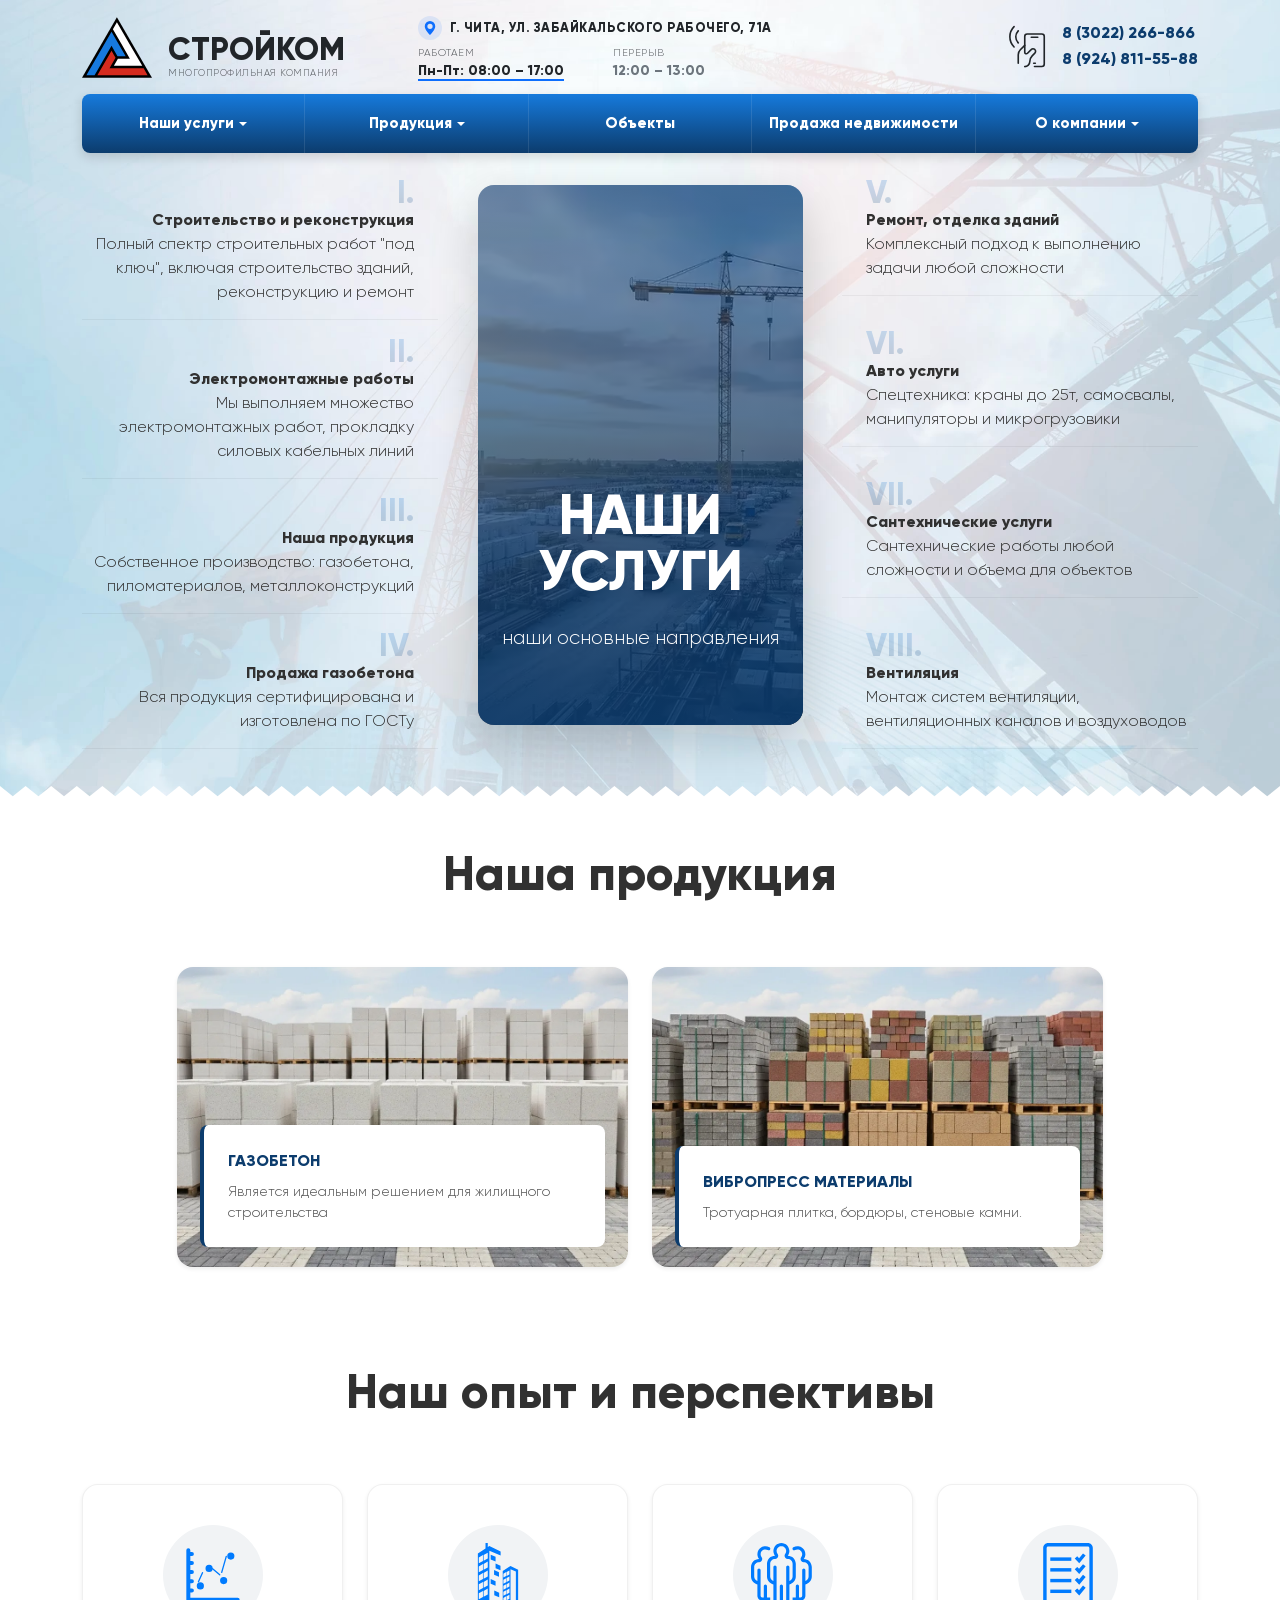
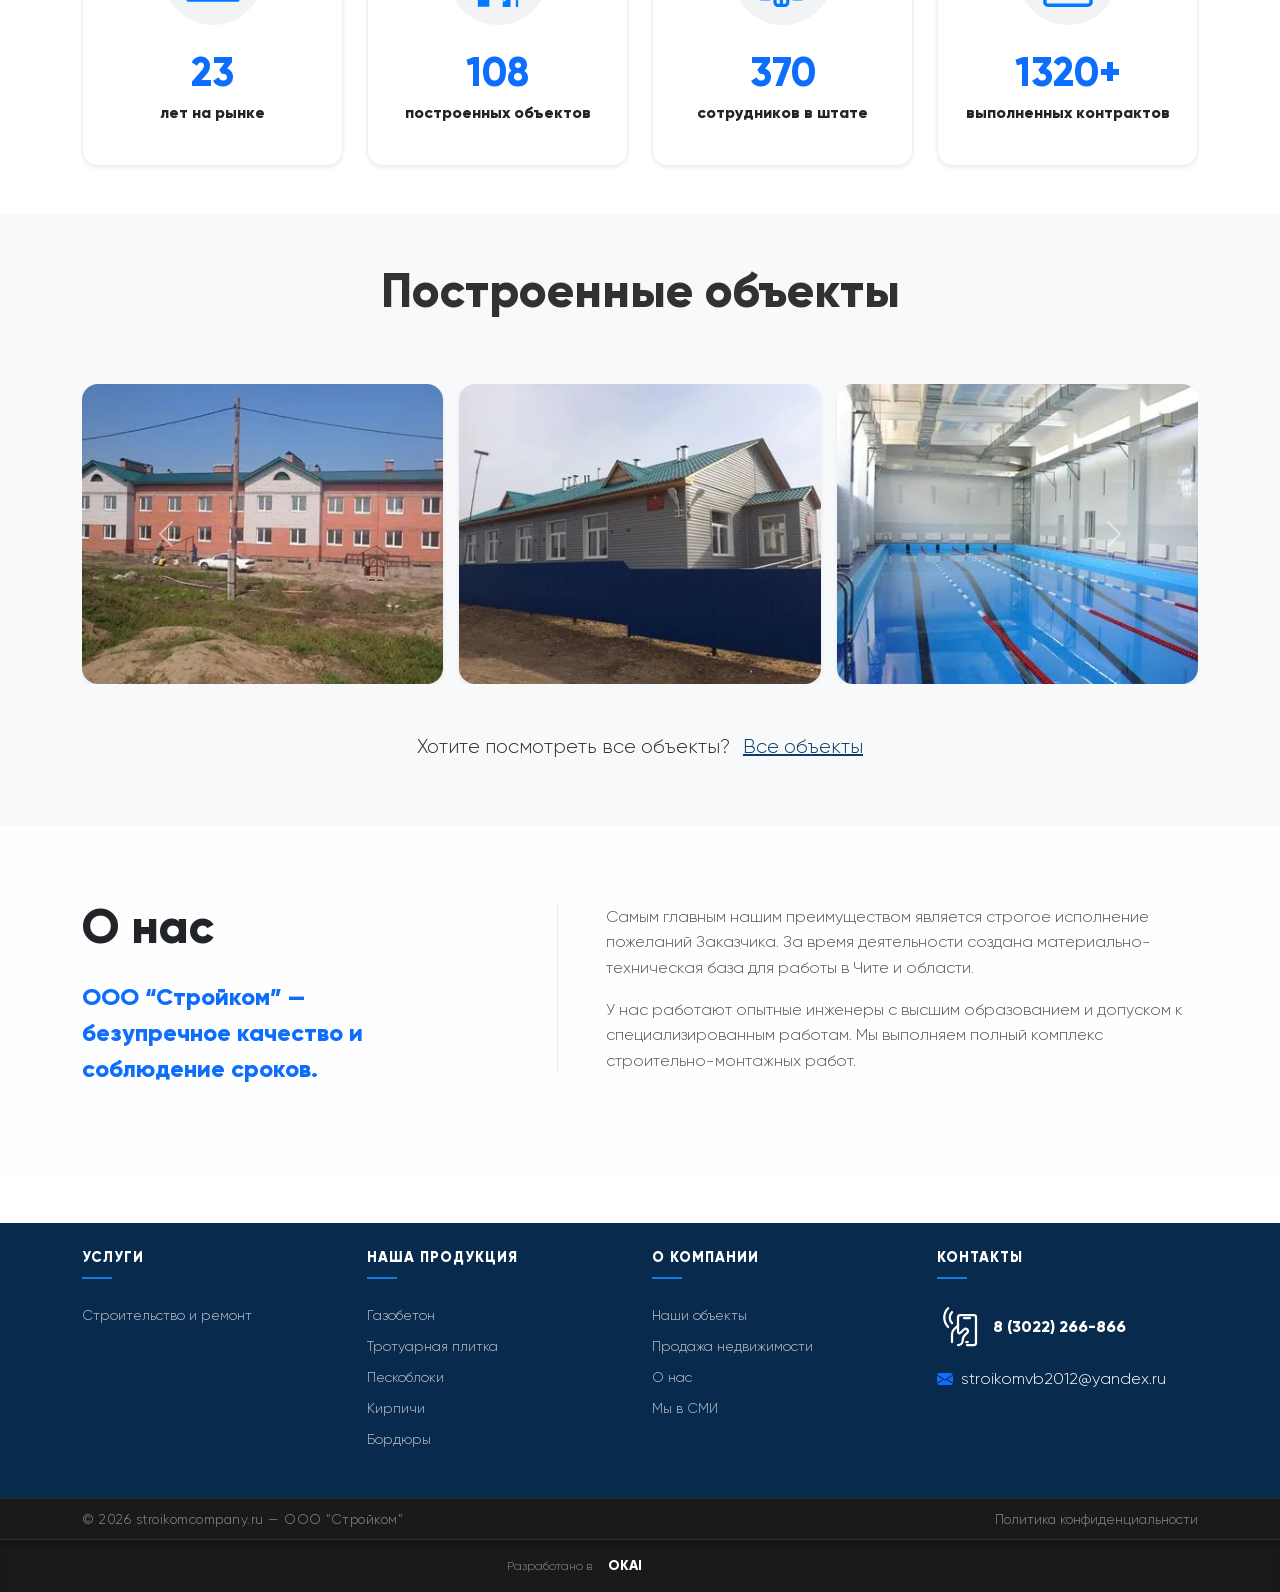
==== index.html @ 6482825f "Первая загрузка" ====
<!DOCTYPE html>
<html lang="ru">

<head>
    <meta charset="utf-8"> 
    <meta name="viewport" content="width=device-width, initial-scale=1">
    <meta http-equiv="x-ua-compatible" content="ie=edge">
    <title>Строительство под ключ в Чите и Забайкальском крае | Производство газобетона, аренда спецтехники</title>
    <meta name="Keywords" content="строительство под ключ Чита, реконструкция зданий, производство газобетона, аренда спецтехники, электромонтаж, ремонт и отделка, ООО Стройком, Забайкальский край">
    <meta name="description" content="ООО Стройком — строительство и реконструкция под ключ в Чите. Производство газобетона, тротуарной плитки. Услуги: электромонтаж, отделка, сантехника, вентиляция, аренда спецтехники. Более 20 лет на рынке.">
    <link rel="icon" href="https://stroikomcompany.ru/favicon.svg" type="image/svg+xml">
    <link rel="alternate icon" href="favicon.ico" type="image/x-icon">
</head>
<link rel="preload" href="img/images/main_bg_top.avif" as="image" type="image/jpeg" fetchpriority="high">
<link rel="preload" href="css/allStyle.css" as="style">
<link rel="preload" href="css/Gilroy-ExtraBold.woff2" as="font" type="font/woff" crossorigin>
<link rel="preload" href="css/Gilroy-Light.woff2" as="font" type="font/woff" crossorigin>

<style>
/* 2. Объявляем шрифты */
@font-face {
    font-family: 'Gilroy';
    src: url('css/Gilroy-ExtraBold.woff2') format('woff2');
    font-weight: 800;
    font-style: normal; 
    font-display: swap;
}

@font-face {
    font-family: 'Gilroy';
    src: url('css/Gilroy-Light.woff2') format('woff2');
    font-weight: 300;
    font-style: normal; 
    font-display: swap;
}

/* Показать текст сразу */
body {
    font-family: 'Gilroy', sans-serif;
}
</style>

<link rel="stylesheet" type="text/css" href="css/allStyle.css">
<script src="js/bootstrap.bundle.min.js" defer></script>

<body>
    <div class="main-bg">
        <header>
    <div class="container">
        <div class="row py-3 align-items-center">

            <div class="col-auto">
                <a href="index.html" class="d-flex align-items-center text-decoration-none">
                    <svg xmlns="http://www.w3.org/2000/svg" viewBox="0 0 35.1 30.4" width="70" height="61">
                        <path fill="#000" d="M0 30.4L17.5 0l17.6 30.4H0z" />
                        <path fill="#FFF" d="M15.5 6l2-3.5 6.3 10.9 6.4 10.9h-12.7l-1.5 0 2-3.5h6l-4.2-7.4z" />
                        <path fill="#D52B1E" d="M30.9 25.6l2 3.5H20.3H7.7l6.3-10.9.8-1.4 2 3.5-3 5.3h8.6z" />
                        <path fill="#1679DE" d="M6.3 29.1H2.2l6.3-10.9L14.8 7.3l6.3 10.9.8 1.4h-4.1l-3-5.3-4.3 7.5z" />
                    </svg>

                    <div class="ms-3 d-flex flex-column justify-content-center pt-3" style="line-height: 1.1;">
                        <span class="fw-bold text-dark"
                            style="font-size: 2rem; letter-spacing: 0px; text-transform: uppercase;">СТРОЙКОМ</span>
                        <span class="text-muted text-uppercase"
                            style="font-size: 0.6rem; letter-spacing: 0.5px; font-weight: 300; white-space: nowrap;">многопрофильная
                            компания</span>
                    </div>
                </a>
            </div>

            <div class="col d-none d-xl-block">
                <div class="ps-5 border-start border-light border-opacity-10">
                    <div class="d-flex align-items-center gap-2 mb-2 header-info-item transition-all">
                        <div class="p-1 bg-primary bg-opacity-10 rounded-circle d-flex align-items-center justify-content-center text-primary"
                            style="width: 24px; height: 24px;">
                            <svg xmlns="http://www.w3.org/2000/svg" width="14" height="14" fill="currentColor"
                                viewBox="0 0 16 16">
                                <path
                                    d="M8 16s6-5.686 6-10A6 6 0 0 0 2 6c0 4.314 6 10 6 10zm0-7a3 3 0 1 1 0-6 3 3 0 0 1 0 6z" />
                            </svg>
                        </div>
                        <span class="text-dark small fw-bold text-uppercase"
                            style="letter-spacing: 0.5px; font-size: 0.8rem;">
                            г. Чита, ул. Забайкальского Рабочего, 71а
                        </span>
                    </div>

                    <div class="d-flex align-items-center gap-4 header-info-item">
                        <div class="d-flex align-items-center">
                            <div class="lh-1">
                                <small class="text-muted d-block mb-1"
                                    style="font-size: 0.65rem; text-transform: uppercase; letter-spacing: 0.5px;">Работаем</small>
                                <span class="small fw-bold text-dark border-bottom border-primary border-2">Пн-Пт:
                                    08:00 – 17:00</span>
                            </div>
                        </div>

                        <div class="d-flex align-items-center border-start border-light border-opacity-25 ps-4">
                            <div class="lh-1">
                                <small class="text-muted d-block mb-1"
                                    style="font-size: 0.65rem; text-transform: uppercase; letter-spacing: 0.5px;">Перерыв</small>
                                <span class="small fw-semibold text-secondary text-nowrap">12:00 – 13:00</span>
                            </div>
                        </div>
                    </div>
                </div>
            </div>

            <div class="col-auto ms-auto d-none d-md-block">
                <div class="d-flex align-items-center gap-2">
                    <span class="d-flex text-dark" style="width: 52px; height: 52px; vertical-align: middle;">
                        <svg viewBox="0 0 64 64" xmlns="http://www.w3.org/2000/svg" fill="none" stroke="currentColor"
                            stroke-width="2" stroke-linecap="round" stroke-linejoin="round">
                            <path d="M14.87 32a17.67 17.67 0 0 1 0-25" />
                            <path d="M20 26.87a10.41 10.41 0 0 1 0-14.71" />
                            <path d="m28 30-5.43 5.43a8.77 8.77 0 0 0-2.57 6.2V52" />
                            <path
                                d="M40 56h9a3 3 0 0 0 3-3V19a3 3 0 0 0-3-3H31a3 3 0 0 0-3 3v19.33a2 2 0 0 0 3.42 1.42l4.46-4.45a3.23 3.23 0 0 1 4.41-.24 3.12 3.12 0 0 1 .12 4.53l-3.29 3.29a9.83 9.83 0 0 0-2.88 7 6.25 6.25 0 0 1-6.24 6.2" />
                            <line x1="39" y1="52" x2="41" y2="52" />
                            <line x1="36" y1="20" x2="44" y2="20" />
                        </svg>
                    </span>

                    <div class="d-flex flex-column">
                        <a href="tel:+73022266866" class="header-contact-link ">
                            8 (3022) 266-866
                        </a>
                        <a href="tel:+79248115588" class="header-contact-link ">
                            8 (924) 811-55-88
                        </a>
                    </div>
                </div>
            </div>

        </div>
    </div>
</header>
        <nav class="custom-navbar">
    <div class="container">
        <button class="menu-toggle" id="menuToggle" aria-label="Открыть основное меню">
            <svg viewBox="0 0 24 24" fill="none" xmlns="http://www.w3.org/2000/svg">
                <path d="M4 6H20M4 12H20M4 18H20" stroke="currentColor" stroke-width="2" stroke-linecap="round" />
            </svg>
        </button>

        <div class="menu-overlay" id="menuOverlay"></div>

        <div class="menu-drawer" id="menuDrawer">
            <div class="drawer-header">
                <span class="drawer-title">Навигация</span>
                <button class="close-btn" id="closeMenu">&times;</button>
            </div>

            <ul class="nav-list">
                <li class="nav-item has-dropdown">
                    <button class="nav-link dropdown-trigger">Наши услуги</button>
                    <ul class="dropdown-content">
                        <li><a href="construction_repair">Строительство и ремонт</a></li>
                        <li><a href="design">Проектирование</a></li>
                        <li><a href="engineering_surveys">Инженерные изыскания</a></li>
                        <li><a href="dump_truck_rental">Аренда самосвалов</a></li>
                    </ul>
                </li>

                <li class="nav-item has-dropdown">
                    <button class="nav-link dropdown-trigger">Продукция</button>
                    <ul class="dropdown-content">
                        <li><a href="product#aerated-concrete">Газобетон</a></li>
                        <li><a href="product#paving-slabs">Тротуарная плитка</a></li>
                        <li><a href="product#sand-blocks">Пескоблоки</a></li>
                        <li><a href="product#bricks">Кирпичи</a></li>
                        <li><a href="product#curbs">Бордюры</a></li>
                    </ul>
                </li>

                <li class="nav-item">
                    <a class="nav-link" href="objects">Объекты</a>
                </li>

                <li class="nav-item">
                    <a class="nav-link" href="realty">Продажа недвижимости</a>
                </li>

                <li class="nav-item has-dropdown">
                    <button class="nav-link dropdown-trigger">О компании</button>
                    <ul class="dropdown-content">
                        <li><a href="about">О компании</a></li>
                        <li><a href="medias">Мы в СМИ</a></li>
                    </ul>
                </li>
            </ul>
        </div>
    </div>
</nav>


<script>
    document.addEventListener('DOMContentLoaded', () => {
        const toggle = document.getElementById('menuToggle');
        const drawer = document.getElementById('menuDrawer');
        const overlay = document.getElementById('menuOverlay');
        const close = document.getElementById('closeMenu');

        // Функции открытия/закрытия
        const openMenu = () => {
            drawer.classList.add('active');
            overlay.classList.add('active');
            document.body.style.overflow = 'hidden';
        };

        const closeMenu = () => {
            drawer.classList.remove('active');
            overlay.classList.remove('active');
            document.body.style.overflow = '';
        };

        // Слушатели событий
        toggle?.addEventListener('click', openMenu);
        close?.addEventListener('click', closeMenu);
        overlay?.addEventListener('click', closeMenu);

        // Аккордеон для мобильных выпадающих списков
        document.querySelectorAll('.dropdown-trigger').forEach(btn => {
            btn.addEventListener('click', (e) => {
                if (window.innerWidth < 992) {
                    const parent = btn.parentElement;
                    parent.classList.toggle('open');
                }
            });
        });
    });
</script>
        <section class="container-fluid py-2">
            <div class="container">
                <div class="row g-4 align-items-stretch">

                    <div class="col-12 col-md-6 col-xl-4 d-flex flex-column justify-content-between text-xl-end">
                        <div class="service-card pe-xl-4">
                            <div class="service-num">I.</div>
                            <div class="fw-bold">Строительство и реконструкция</div>
                            <div class="service-desc">Полный спектр строительных работ "под ключ", включая строительство зданий, реконструкцию и ремонт</div>
                        </div>

                        <div class="service-card pe-xl-4">
                            <div class="service-num">II.</div>
                            <div class="fw-bold">Электромонтажные работы</div>
                            <div class="service-desc">Мы выполняем множество электромонтажных работ,
                                прокладку силовых кабельных линий</div>
                        </div>

                        <div class="service-card pe-xl-4">
                            <div class="service-num">III.</div>
                            <div class="fw-bold">Наша продукция</div>
                            <div class=" service-desc">Собственное производство: газобетона, пиломатериалов,
                                металлоконструкций</div>
                        </div>

                        <div class="service-card pe-xl-4">
                            <div class="service-num">IV.</div>
                            <div class="fw-bold">Продажа газобетона</div>
                            <div class=" service-desc">Вся продукция сертифицирована и изготовлена по ГОСТу
                            </div>
                        </div>
                    </div>

                    <div class="col-xl-4 d-none d-xl-flex p-4">
                        <div
                            class="main_advantages_bg shadow-lg rounded-4 overflow-hidden w-90 d-flex flex-column justify-content-end position-relative pb-5 mx-auto">
                            <div class="p-4 position-relative text-center" style="z-index: 2;">
                                <h2 class="display-4 fw-bold text-white text-uppercase lh-1">Наши<br>услуги</h2>
                                <div class="bg-white mx-auto my-4"></div>
                                <p class="fs-5 text-white opacity-65 mb-0 fw-light">наши основные направления</p>
                            </div>
                        </div>
                    </div>

                    <div class="col-12 col-md-6 col-xl-4 d-flex flex-column justify-content-between text-xl-start">
                        <div class="service-card ps-xl-4">
                            <div class="service-num">V.</div>
                            <div class="fw-bold">Ремонт, отделка зданий</div>
                            <div class=" service-desc">Комплексный подход к выполнению задачи любой сложности
                            </div>
                        </div>

                        <div class="service-card ps-xl-4">
                            <div class="service-num">VI.</div>
                            <div class="fw-bold">Авто услуги</div>
                            <div class="service-desc">Спецтехника: краны до 25т, самосвалы, манипуляторы и
                                микрогрузовики</div>
                        </div>

                        <div class="service-card ps-xl-4">
                            <div class="service-num">VII.</div>
                            <div class="fw-bold">Сантехнические услуги</div>
                            <div class="service-desc">Сантехнические работы любой сложности и объема для
                                объектов</div>
                        </div>

                        <div class="service-card ps-xl-4">
                            <div class="service-num">VIII.</div>
                            <div class="fw-bold">Вентиляция</div>
                            <div class=" service-desc">Монтаж систем вентиляции, вентиляционных каналов и
                                воздуховодов</div>
                        </div>
                    </div>

                </div>
            </div>
        </section>
        <div class="wave-divider">
    <svg viewBox="0 0 1200 35" preserveAspectRatio="none" xmlns="http://www.w3.org/2000/svg">
        <path
            d="M0,0 L12,30 L24,0 L36,30 L48,0 L60,30 L72,0 L84,30 L96,0 L108,30 L120,0 L132,30 L144,0 L156,30 L168,0 L180,30 L192,0 L204,30 L216,0 L228,30 L240,0 L252,30 L264,0 L276,30 L288,0 L300,30 L312,0 L324,30 L336,0 L348,30 L360,0 L372,30 L384,0 L396,30 L408,0 L420,30 L432,0 L444,30 L456,0 L468,30 L480,0 L492,30 L504,0 L516,30 L528,0 L540,30 L552,0 L564,30 L576,0 L588,30 L600,0 L612,30 L624,0 L636,30 L648,0 L660,30 L672,0 L684,30 L696,0 L708,30 L720,0 L732,30 L744,0 L756,30 L768,0 L780,30 L792,0 L804,30 L816,0 L828,30 L840,0 L852,30 L864,0 L876,30 L888,0 L900,30 L912,0 L924,30 L936,0 L948,30 L960,0 L972,30 L984,0 L996,30 L1008,0 L1020,30 L1032,0 L1044,30 L1056,0 L1068,30 L1080,0 L1092,30 L1104,0 L1116,30 L1128,0 L1140,30 L1152,0 L1164,30 L1176,0 L1188,30 L1200,0 V120 H0 Z"
            fill="#FFFFFF"></path>
    </svg>
</div>
    </div>





    <main>

        <section class="container-fluid py-5">
            <div class="container">
                <div class="row mb-5">
                    <div class="col-12 text-center">
                        <h2 class="display-5 fw-bold">Наша продукция</h2>
                        <div class="bg-primary mx-auto mt-3"></div>
                    </div>
                </div>

                <div class="row g-4 justify-content-center">
                    <div class="col-sm-12 col-md-6 col-xl-5">
                        <a href="product#aerated-concrete" class="text-decoration-none d-block h-100">
                            <div class="product-card rounded-4 shadow-sm overflow-hidden"
                                style="background: url('img/mainProduct/1.webp') center/cover no-repeat; min-height: 300px; display: flex; align-items: flex-end;">
                                <div class="product-overlay p-4">
                                    <div class="product-title text-uppercase mb-2">Газобетон</div>
                                    <p class="mb-0">Является идеальным решением для жилищного строительства</p>
                                </div>
                            </div>
                        </a>
                    </div>

                    <div class="col-sm-12 col-md-6 col-xl-5">
                        <a href="product#vibro-materials" class="text-decoration-none d-block h-100">
                            <div class="product-card rounded-4 shadow-sm overflow-hidden"
                                style="background: url('img/mainProduct/2.webp') center/cover no-repeat; min-height: 300px; display: flex; align-items: flex-end;">
                                <div class="product-overlay p-4">
                                    <div class="product-title text-uppercase mb-2">Вибропресс материалы</div>
                                    <p class="mb-0">Тротуарная плитка, бордюры, стеновые камни.</p>
                                </div>
                            </div>
                        </a>
                    </div>
                </div>

            </div>
        </section>

        <section class="container-fluid py-5">
            <div class="container">
                <div class="row mb-5">
                    <div class="col-12 text-center">
                        <h2 class="display-5 fw-bold">Наш опыт и перспективы</h2>
                        <div class="mx-auto mt-3"></div>
                    </div>
                </div>

                <div class="row g-4">
                    <div class="col-md-6 col-lg-3">
                        <div
                            class="experience-card h-100 p-4 shadow-sm rounded-4 border-0 d-flex flex-column align-items-center text-center">
                            <div class="experience-icon-wrap mb-4 d-flex align-items-center justify-content-center rounded-circle "
                                style="width: 100px; height: 100px; min-width: 100px;">
                                <svg width="64" height="64" viewBox="0 0 192 192" xmlns="http://www.w3.org/2000/svg">
                                    <g fill="currentColor">
                                        <path
                                            d="M16 164V22a6 6 0 0 1 12 0v142h142a6 6 0 0 1 0 12H22a6 6 0 0 1-6-6zM22 136.576h10.702a6 6 0 0 1 0 12H22a6 6 0 0 1 0-12zM22 108.712h10.702a6 6 0 0 1 0 12H22a6 6 0 0 1 0-12zM21.995 26.934h10.702a6 6 0 0 1 0 12H21.995a6 6 0 0 1 0-12zM21.995 54.254h10.702a6 6 0 0 1 0 12H21.995a6 6 0 0 1 0-12zM21.995 81.356h10.702a6 6 0 0 1 0 12H21.995a6 6 0 0 1 0-12z" />
                                        <path
                                            d="M58.06 139.477a10.782 10.782 0 1 0 0-21.564 10.782 10.782 0 0 0 0 21.564zM84.278 87.14a10.782 10.782 0 1 0 0-21.564 10.782 10.782 0 0 0 0 21.564zM127.854 123.536a10.782 10.782 0 1 0 0-21.563 10.782 10.782 0 0 0 0 21.563zM149.458 50.14a10.782 10.782 0 1 0 0-21.564 10.782 10.782 0 0 0 0 21.564z" />
                                        <rect x="63.5" y="86.5" width="4" height="34" transform="rotate(24 63.5 86.5)"
                                            rx="2" />
                                        <rect x="94.5" y="74.5" width="32" height="4" transform="rotate(40 94.5 74.5)"
                                            rx="2" />
                                        <rect x="134.5" y="37.5" width="4" height="54" transform="rotate(16 134.5 37.5)"
                                            rx="2" />
                                    </g>
                                </svg>
                            </div>
                            <div class="experience-content">
                                <span class="d-block display-6 fw-bold text-primary mb-1">23</span>
                                <p class="fs-6 text-dark mb-0">лет на рынке</p>
                            </div>
                        </div>
                    </div>

                    <div class="col-md-6 col-lg-3">
                        <div
                            class="experience-card h-100 p-4 shadow-sm rounded-4 border-0 d-flex flex-column align-items-center text-center">
                            <div class="experience-icon-wrap mb-4 d-flex align-items-center justify-content-center rounded-circle"
                                style="width: 100px; height: 100px; min-width: 100px;">
                                <svg width="64" height="64" viewBox="0 0 58.642 58.642"
                                    xmlns="http://www.w3.org/2000/svg">
                                    <g fill="currentColor">
                                        <polygon points="27.105,12.682 22.612,10.738 22.612,15.058 27.105,16.847" />
                                        <polygon points="27.105,23.109 31.593,24.901 31.593,20.736 27.105,18.792" />
                                        <polygon points="30.21,26.743 25.721,24.797 25.721,29.117 30.21,30.907" />
                                        <polygon points="22.612,37.342 27.105,39.132 27.105,34.967 22.612,33.023" />
                                        <polygon points="25.895,47.91 30.382,49.7 30.382,45.535 25.895,43.592" />
                                        <path
                                            d="M40.791,21.027l-7.127,4.669v32.945h7.127v-34.68l4.907,2.062v32.618h2.073V26.896v-1.282v-1.171L40.791,21.027z M36.819,52.563l-2.571,1.403v-3.623l2.571-1.459V52.563z M36.819,47.001l-2.571,1.401v-3.621l2.571-1.459V47.001z M36.819,41.438 l-2.571,1.402v-3.624l2.571-1.458V41.438z M36.819,35.874l-2.571,1.402v-3.622l2.571-1.46V35.874z M36.819,30.311l-2.571,1.403 v-3.625l2.571-1.458V30.311z M39.798,51.048l-2.569,1.403v-3.623l2.569-1.459V51.048z M39.798,45.486l-2.569,1.4v-3.621 l2.569-1.46V45.486z M39.798,39.921l-2.569,1.404v-3.624l2.569-1.459V39.921z M39.798,34.358l-2.569,1.403v-3.623l2.569-1.458 V34.358z M39.798,28.795l-2.569,1.403v-3.625l2.569-1.459V28.795z" />
                                        <path
                                            d="M19.956,3.743V0h-2.073v5.102l-7.014,4.6v48.7h10.536V7.135l10.318,4.337V7.846L21.405,2.795L19.956,3.743z M15.529,49.42 l-3.798,2.071v-5.354l3.798-2.157V49.42z M15.529,41.193l-3.798,2.073v-5.355l3.798-2.157V41.193z M15.529,32.969l-3.798,2.073 v-5.355l3.798-2.157V32.969z M15.529,24.745l-3.798,2.072v-5.355l3.798-2.158V24.745z M15.529,16.521l-3.798,2.072v-5.355 l3.798-2.156V16.521z M19.936,47.179l-3.798,2.072v-5.354l3.798-2.156V47.179z M19.936,38.955l-3.798,2.07v-5.354l3.798-2.157 V38.955z M19.936,30.73l-3.798,2.072v-5.355l3.798-2.158V30.73z M19.936,22.505l-3.798,2.071v-5.355l3.798-2.157V22.505z M19.936,14.279l-3.798,2.071v-5.354l3.798-2.158V14.279z" />
                                    </g>
                                </svg>
                            </div>
                            <div class="experience-content">
                                <span class="d-block display-6 fw-bold text-primary mb-1">108</span>
                                <p class="fs-6 text-dark mb-0">построенных объектов</p>
                            </div>
                        </div>
                    </div>

                    <div class="col-md-6 col-lg-3">
                        <div
                            class="experience-card h-100 p-4 shadow-sm rounded-4 border-0 d-flex flex-column align-items-center text-center">
                            <div class="experience-icon-wrap mb-4 d-flex align-items-center justify-content-center rounded-circle"
                                style="width: 100px; height: 100px; min-width: 100px;">
                                <svg width="64" height="64" viewBox="0 0 20 20" xmlns="http://www.w3.org/2000/svg">
                                    <g fill="currentColor">
                                        <path
                                            d="M 9.5 0 C 8.1252105 0 7 1.1252105 7 2.5 C 7 3.0633617 7.1940199 3.5807403 7.5117188 4 L 7.5 4 C 6.1252115 4 5 5.12521 5 6.5 L 5 10.5 C 5 11.702941 5.8636264 12.715051 7 12.949219 L 7 18.5 C 7 19.328427 7.6715729 20 8.5 20 L 10.5 20 C 11.328427 20 12 19.328427 12 18.5 L 12 12.949219 L 12.001953 12.949219 C 13.13828 12.715051 14 11.702941 14 10.5 L 14 6.5 C 14 5.12521 12.874789 4 11.5 4 L 11.488281 4 C 11.805981 3.5807403 12 3.0633617 12 2.5 C 12 1.1252105 10.87479 0 9.5 0 z M 4.5 1 C 4.285138 1.0000001 4.0801864 1.0362656 3.8808594 1.0878906 C 3.8543284 1.0950956 3.8289194 1.1032681 3.8027344 1.1113281 C 3.6122454 1.1674598 3.4326019 1.2442769 3.2636719 1.3417969 C 2.5137879 1.7746902 2 2.5766257 2 3.5 C 2 4.0633617 2.1940148 4.5807403 2.5117188 5 L 2.5 5 C 1.125211 5 0 6.12521 0 7.5 L 0 10.5 C -1.4802974e-016 11.702941 0.86190784 12.715051 1.9980469 12.949219 L 2 12.949219 L 2 16.5 C 2 17.328427 2.671573 18 3.5 18 L 5 18 L 6 18 L 6 17 L 5 17 L 5 14.910156 L 5 13.5 C 5 13.223858 4.776142 13 4.5 13 C 4.223858 13 4 13.223858 4 13.5 L 4 17 L 3.5 17 C 3.223858 17 3 16.776142 3 16.5 L 3 8.5 C 3 8.2238576 2.776142 8 2.5 8 C 2.223858 8 2 8.2238576 2 8.5 L 2 11.910156 C 1.416196 11.705514 1 11.157682 1 10.5 L 1 7.5 C 1 6.66565 1.66565 6 2.5 6 L 2.5117188 6 C 3.0640037 6 3.5117188 5.5522848 3.5117188 5 C 3.5111458 4.782732 3.440444 4.5712218 3.28125 4.3574219 C 3.122056 4.1436221 3 3.8417718 3 3.5 C 3 2.6656506 3.66565 2 4.5 2 C 4.788118 2 5.0528871 2.0814481 5.2050781 2.1738281 C 5.3572691 2.2662078 5.4473025 2.2925337 5.5390625 2.2929688 C 5.8152055 2.2929688 6.0390625 2.0691111 6.0390625 1.7929688 C 6.0390215 1.6415092 5.9671356 1.5075681 5.8847656 1.4394531 C 5.8023906 1.3713371 5.7722744 1.3560969 5.7402344 1.3417969 C 5.3733144 1.128618 4.952744 1 4.5 1 z M 9.5 1 C 10.33435 1 11 1.6656505 11 2.5 C 11 2.8417718 10.877896 3.1436223 10.71875 3.3574219 C 10.559605 3.5712214 10.488843 3.7827376 10.488281 4 C 10.488281 4.5522847 10.935996 5 11.488281 5 L 11.5 5 C 12.33435 5 13 5.66565 13 6.5 L 13 10.5 C 13 11.157682 12.583804 11.705514 12 11.910156 L 12 7.5 C 12 7.2238576 11.776142 7 11.5 7 C 11.223858 7 11 7.2238576 11 7.5 L 11 18.5 C 11 18.776142 10.776142 19 10.5 19 L 10 19 L 10 13.5 C 10 13.223858 9.7761424 13 9.5 13 C 9.2238576 13 9 13.223858 9 13.5 L 9 19 L 8.5 19 C 8.2238576 19 8 18.776142 8 18.5 L 8 7.5 C 8 7.2238576 7.7761424 7 7.5 7 C 7.2238576 7 7 7.2238576 7 7.5 L 7 11.910156 C 6.4161964 11.705514 6 11.157682 6 10.5 L 6 6.5 C 6 5.66565 6.6656505 5 7.5 5 L 7.5117188 5 C 8.0640035 5 8.5117188 4.5522847 8.5117188 4 C 8.5111567 3.7827376 8.4403749 3.5712202 8.28125 3.3574219 C 8.1221251 3.1436236 8 2.8417718 8 2.5 C 8 1.6656505 8.6656505 1 9.5 1 z M 14.5 1 C 14.047256 1 13.626686 1.128618 13.259766 1.3417969 C 13.227726 1.3560969 13.197609 1.3713371 13.115234 1.4394531 C 13.032864 1.5075681 12.960978 1.6415091 12.960938 1.7929688 C 12.960938 2.0691111 13.184795 2.2929688 13.460938 2.2929688 C 13.552698 2.2925337 13.642731 2.2662078 13.794922 2.1738281 C 13.947113 2.0814481 14.211882 2 14.5 2 C 15.33435 2 16 2.6656505 16 3.5 C 16 3.8417718 15.877944 4.1436221 15.71875 4.3574219 C 15.559556 4.5712218 15.488854 4.782732 15.488281 5 C 15.488281 5.5522847 15.935996 6 16.488281 6 L 16.5 6 C 17.33435 6 18 6.66565 18 7.5 L 18 10.5 C 18 11.157682 17.583804 11.705514 17 11.910156 L 17 8.5 C 17 8.2238576 16.776142 8 16.5 8 C 16.223858 8 16 8.2238576 16 8.5 L 16 16.5 C 16 16.776142 15.776142 17 15.5 17 L 15 17 L 15 13.5 C 15 13.223858 14.776142 13 14.5 13 C 14.223858 13 14 13.223858 14 13.5 L 14 14.910156 L 14 17 L 13 17 L 13 18 L 14 18 L 15.5 18 C 16.328427 18 17 17.328427 17 16.5 L 17 12.949219 L 17.001953 12.949219 C 18.138092 12.715051 19 11.702941 19 10.5 L 19 7.5 C 19 6.12521 17.874789 5 16.5 5 L 16.488281 5 C 16.805985 4.5807403 17 4.0633617 17 3.5 C 17 2.5766256 16.486212 1.7746902 15.736328 1.3417969 C 15.567398 1.2442766 15.387755 1.1674598 15.197266 1.1113281 C 15.171081 1.1032638 15.145672 1.0950959 15.119141 1.0878906 C 14.919814 1.0362653 14.714862 1 14.5 1 z" />
                                    </g>
                                </svg>
                            </div>
                            <div class="experience-content">
                                <span class="d-block display-6 fw-bold text-primary mb-1">370</span>
                                <p class="fs-6 text-dark mb-0">сотрудников в штате</p>
                            </div>
                        </div>
                    </div>

                    <div class="col-md-6 col-lg-3">
                        <div
                            class="experience-card h-100 p-4 shadow-sm rounded-4 border-0 d-flex flex-column align-items-center text-center">
                            <div class="experience-icon-wrap mb-4 d-flex align-items-center justify-content-center rounded-circle"
                                style="width: 100px; height: 100px; min-width: 100px;">
                                <svg width="64" height="64" viewBox="0 0 298 298" xmlns="http://www.w3.org/2000/svg">
                                    <g fill="currentColor">
                                        <rect x="66.5" y="67" width="98" height="16" />
                                        <rect x="66.5" y="117" width="98" height="16" />
                                        <rect x="66.5" y="167" width="98" height="16" />
                                        <rect x="66.5" y="217" width="98" height="16" />
                                        <polygon
                                            points="200.574,70.429 191.993,61.31 180.341,72.274 201.32,94.571 231.189,58.611 218.881,48.389" />
                                        <polygon
                                            points="200.574,120.429 191.993,111.31 180.341,122.274 201.32,144.571 231.189,108.611 218.881,98.389" />
                                        <polygon
                                            points="200.574,170.429 191.993,161.31 180.341,172.274 201.32,194.571 231.189,158.611 218.881,148.389" />
                                        <polygon
                                            points="200.574,220.429 191.993,211.31 180.341,222.274 201.32,244.571 231.189,208.611 218.881,198.389" />
                                        <path
                                            d="M264.5,23c0-12.703-10.297-23-23-23h-185c-12.703,0-23,10.297-23,23v252c0,12.703,10.297,23,23,23h185 c12.703,0,23-10.297,23-23V23z M248.5,275c0,3.866-3.134,7-7,7h-185c-3.866,0-7-3.134-7-7V23c0-3.866,3.134-7,7-7h185 c3.866,0,7,3.134,7,7V275z" />
                                    </g>
                                </svg>
                            </div>
                            <div class="experience-content">
                                <span class="d-block display-6 fw-bold text-primary mb-1">1320+</span>
                                <p class="fs-6 text-dark mb-0">выполненных контрактов</p>
                            </div>
                        </div>
                    </div>
                </div>
            </div>
        </section>

        <section class="container-fluid gallery_box py-5 d-none d-xl-block">
            <div class="container">
                <div class="row mb-5">
                    <div class="col-12 text-center">
                        <h2 class="display-5 fw-bold">Построенные объекты</h2>
                        <div class="bg-primary mx-auto mt-3"></div>
                    </div>
                </div>

                <div id="objectsCarousel" class="carousel slide" data-bs-ride="carousel">
                    <div class="carousel-inner">

                        <div class="carousel-item active">
                            <div class="row g-3">
                                <div class="col-4">
                                    <div class="gallery-item rounded-4 overflow-hidden shadow-sm">
                                        <img src="img/mainCarousel/1.webp" loading="lazy" decoding="async"
                                            class="d-block w-100" alt="Объект 1">
                                    </div>
                                </div>
                                <div class="col-4">
                                    <div class="gallery-item rounded-4 overflow-hidden shadow-sm">
                                        <img src="img/mainCarousel/2.webp" loading="lazy" decoding="async"
                                            class="d-block w-100" alt="Объект 2">
                                    </div>
                                </div>
                                <div class="col-4">
                                    <div class="gallery-item rounded-4 overflow-hidden shadow-sm">
                                        <img src="img/mainCarousel/3.webp" loading="lazy" decoding="async"
                                            class="d-block w-100" alt="Объект 3">
                                    </div>
                                </div>
                            </div>
                        </div>

                        <div class="carousel-item">
                            <div class="row g-3">
                                <div class="col-4">
                                    <div class="gallery-item rounded-4 overflow-hidden shadow-sm">
                                        <img src="img/mainCarousel/4.webp" loading="lazy" decoding="async"
                                            class="d-block w-100" alt="Объект 4">
                                    </div>
                                </div>
                                <div class="col-4">
                                    <div class="gallery-item rounded-4 overflow-hidden shadow-sm">
                                        <img src="img/mainCarousel/1.webp" loading="lazy" decoding="async"
                                            class="d-block w-100" alt="Объект 5">
                                    </div>
                                </div>
                                <div class="col-4">
                                    <div class="gallery-item rounded-4 overflow-hidden shadow-sm">
                                        <img src="img/mainCarousel/6.webp" loading="lazy" decoding="async"
                                            class="d-block w-100" alt="Объект 6">
                                    </div>
                                </div>
                            </div>
                        </div>

                    </div>

                    <button class="carousel-control-prev custom-ctrl" type="button" data-bs-target="#objectsCarousel"
                        data-bs-slide="prev" aria-label="Предыдущий слайд">
                        <span class="carousel-control-prev-icon" aria-hidden="true"></span>
                    </button>

                    <button class="carousel-control-next custom-ctrl" type="button" data-bs-target="#objectsCarousel"
                        data-bs-slide="next" aria-label="Следующий слайд">
                        <span class="carousel-control-next-icon" aria-hidden="true"></span>
                    </button>
                </div>

                <div class="text-center mt-5">
                    <p class="fs-5 ">
                        Хотите посмотреть все объекты?
                        <a href="objects" class="ms-2">Все объекты</a>
                    </p>
                </div>
            </div>
        </section>

        <section class="container-fluid py-5 about-section">
            <div class="container py-4">
                <div class="row align-items-center">
                    <div class="col-lg-4 mb-4 mb-lg-0">
                        <h2 class="display-5 fw-bold text-dark mb-3">О нас</h2>
                        <div class="bg-primary mb-4"></div>
                        <p class="fs-4 fw-bold text-primary">ООО “Стройком” — безупречное качество и соблюдение сроков.
                        </p>
                    </div>

                    <div class="col-lg-7 offset-lg-1">
                        <div class="about-content border-start ps-lg-5">
                            <p class="mb-3">Самым главным нашим преимуществом является строгое исполнение пожеланий
                                Заказчика. За время деятельности создана материально-техническая база для работы в Чите
                                и
                                области.</p>
                            <p class="mb-4">У нас работают опытные инженеры с высшим образованием и допуском к
                                специализированным работам. Мы выполняем полный комплекс строительно-монтажных работ.
                            </p>
                        </div>
                    </div>
                </div>
            </div>
        </section>

    </main>
    <footer class="footer-dark mt-5">
    <div class="container-fluid py-4">
        <div class="container">
            <div class="row gy-4">
                <div class="col-lg-3 col-md-6">
                    <div class="footer-heading">Услуги</div>
                    <ul class="list-unstyled footer-links">
                        <li><a href="construction_repair">Строительство и ремонт</a></li>
                    </ul>
                </div>

                <div class="col-lg-3 col-md-6">
                    <div class="footer-heading">Наша продукция</div>
                    <ul class="list-unstyled footer-links">
                        <li><a class="dropdown-item" href="product#aerated-concrete">Газобетон</a></li>
                        <li><a class="dropdown-item" href="product#paving-slabs">Тротуарная плитка</a></li>
                        <li><a class="dropdown-item" href="product#sand-blocks">Пескоблоки</a></li>
                        <li><a class="dropdown-item" href="product#bricks">Кирпичи</a></li>
                        <li><a class="dropdown-item" href="product#curbs">Бордюры</a></li>
                    </ul>
                </div>

                <div class="col-lg-3 col-md-6">
                    <div class="footer-heading">О компании</div>
                    <ul class="list-unstyled footer-links">
                        <li><a href="objects">Наши объекты</a></li>
                        <li><a href="realty">Продажа недвижимости</a></li>
                        <li><a href="about">О нас</a></li>
                        <li><a class="dropdown-item" href="medias">Мы в СМИ</a></li>
                    </ul>
                </div>

                <div class="col-lg-3 col-md-6">
                    <div class="footer-heading">Контакты</div>
                    <div class="d-flex align-items-center mb-3">



                        <span class="me-2 footer-icon-light d-inline-block"
                            style="width: 48px; height: 48px; vertical-align: middle;">
                            <svg viewBox="0 0 64 64" xmlns="http://www.w3.org/2000/svg" fill="none"
                                stroke="currentColor" stroke-width="3" stroke-linecap="round" stroke-linejoin="round">
                                <path d="M14.87 32a17.67 17.67 0 0 1 0-25" />
                                <path d="M20 26.87a10.41 10.41 0 0 1 0-14.71" />
                                <path d="m28 30-5.43 5.43a8.77 8.77 0 0 0-2.57 6.2V52" />
                                <path
                                    d="M40 56h9a3 3 0 0 0 3-3V19a3 3 0 0 0-3-3H31a3 3 0 0 0-3 3v19.33a2 2 0 0 0 3.42 1.42l4.46-4.45a3.23 3.23 0 0 1 4.41-.24 3.12 3.12 0 0 1 .12 4.53l-3.29 3.29a9.83 9.83 0 0 0-2.88 7 6.25 6.25 0 0 1-6.24 6.2" />
                                <line x1="39" y1="52" x2="41" y2="52" />
                                <line x1="36" y1="20" x2="44" y2="20" />
                            </svg>
                        </span>


                        <a href="tel:+73022266866" class="footer-contact-link">8 (3022) 266-866</a>
                    </div>
                    <div class="d-flex align-items-center">
                        <svg xmlns="http://www.w3.org/2000/svg" width="16" height="16" fill="currentColor"
                            class="bi bi-envelope-fill me-2 text-primary" viewBox="0 0 16 16"
                            style="vertical-align: -0.125em;">
                            <path
                                d="M.05 3.555A2 2 0 0 1 2 2h12a2 2 0 0 1 1.95 1.555L8 8.414.05 3.555ZM0 4.697v7.104l5.803-3.558L0 4.697ZM6.761 8.83l-6.57 4.027A2 2 0 0 0 2 14h12a2 2 0 0 0 1.808-1.144l-6.57-4.027L8 9.586l-1.239-.757Zm3.436-.586L16 11.801V4.697l-5.803 3.546Z" />
                        </svg>
                        <a href="mailto:stroikomvb2012@yandex.ru"
                            class="footer-contact-link fw-light">stroikomvb2012@yandex.ru</a>
                    </div>
                </div>
            </div>
        </div>
    </div>

    <div class="footer-legal py-2">
        <div class="container">
            <div class="row align-items-center gy-3">
                <div class="col-md-6 text-center text-md-start">
                    <span class="copyright-text">© 2026 stroikomcompany.ru — ООО “Стройком”</span>
                </div>
                <div class="col-md-6 text-center text-md-end">
                    <a href="index" class="policy-link">Политика конфиденциальности</a>
                </div>
            </div>
        </div>
    </div>
</footer>












<button type="button" class="btn btn-primary btn-to-top shadow" id="btnToTop" aria-label="Наверх">
    <svg xmlns="http://www.w3.org/2000/svg" width="24" height="24" fill="currentColor" viewBox="0 0 16 16">
        <path fill-rule="evenodd"
            d="M8 12a.5.5 0 0 0 .5-.5V5.707l2.146 2.147a.5.5 0 0 0 .708-.708l-3-3a.5.5 0 0 0-.708 0l-3 3a.5.5 0 1 0 .708.708L7.5 5.707V11.5a.5.5 0 0 0 .5.5" />
    </svg>
</button>

<script>
    const btnToTop = document.getElementById("btnToTop");

    // Показываем кнопку при скролле вниз на 300px
    window.onscroll = function () {
        if (document.body.scrollTop > 300 || document.documentElement.scrollTop > 300) {
            btnToTop.style.display = "flex";
        } else {
            btnToTop.style.display = "none";
        }
    };

    // Плавный скролл наверх
    btnToTop.addEventListener("click", function () {
        window.scrollTo({
            top: 0,
            behavior: "smooth"
        });
    });
</script>
    <style>
    /* 1. Основной контейнер блока */
    .developer-footer-block {
        background-color: #1a1a1a;
        border-top: 1px solid rgba(255, 255, 255, 0.1);
        box-shadow: inset 0 10px 15px -10px rgba(0, 0, 0, 0.5);
        transition: all 0.4s ease;
        /* cursor: pointer; */
        overflow: hidden;
    }

    .developer-footer-block:hover {
        background-color: #1f1f1f;
        border-top-color: rgba(0, 160, 227, 0.4);
    }

    /* 2. Логотип Sfera */
    .developer-footer-block svg.sfera-logo {
        filter: grayscale(1) opacity(0.5);
        transition: all 0.5s cubic-bezier(0.34, 1.56, 0.64, 1);
    }

    .developer-footer-block:hover svg.sfera-logo {
        filter: grayscale(0) opacity(1);
        transform: scale(1.25);
        filter: drop-shadow(0 0 12px rgba(0, 160, 227, 0.6));
    }

    /* 3. Текстовые элементы */
    .developer-footer-block .label-text {
        transition: opacity 0.4s ease;
        opacity: 0.5;
    }

    .developer-footer-block:hover .label-text {
        opacity: 1;
    }

    .developer-footer-block .brand-text {
        transition: color 0.4s ease;
        position: relative;
        display: inline-block;
    }

    .developer-footer-block:hover .brand-text {
        color: #00A0E3 !important;
    }

    .developer-footer-block .brand-text::after {
        content: '';
        position: absolute;
        bottom: -2px;
        left: 50%;
        width: 0;
        height: 1px;
        background: #00A0E3;
        transition: all 0.4s ease;
        transform: translateX(-50%);
    }

    .developer-footer-block:hover .brand-text::after {
        width: 100%;
    }

    /* 4. Индикатор "Поддержка 24/7" */
    .support-status {
        opacity: 0;
        transform: translateX(-15px);
        transition: all 0.6s cubic-bezier(0.34, 1.56, 0.64, 1);
        display: flex !important;
        align-items: center;
        line-height: 1;
        visibility: hidden;
    }

    .developer-footer-block:hover .support-status {
        opacity: 1;
        transform: translateX(0);
        visibility: visible;
    }

    /* Объемная радиальная точка */
    .status-dot {
        position: relative;
        width: 8px;
        height: 8px;
        background: radial-gradient(circle at 30% 30%, #a8ffb5 0%, #28a745 60%, #1a702d 100%);
        border-radius: 50%;
        display: inline-block;
        box-shadow: 0 0 8px rgba(40, 167, 69, 0.5);
        flex-shrink: 0;
    }

    .status-dot::after {
        content: '';
        position: absolute;
        top: 50%;
        left: 50%;
        width: 100%;
        height: 100%;
        background-color: rgba(40, 167, 69, 0.6);
        border-radius: 50%;
        transform: translate(-50%, -50%);
        animation: pulse-wave 1.5s infinite cubic-bezier(0.215, 0.61, 0.355, 1);
    }

    @keyframes pulse-wave {
        0% {
            transform: translate(-50%, -50%) scale(1);
            opacity: 0.8;
        }

        100% {
            transform: translate(-50%, -50%) scale(3.5);
            opacity: 0;
        }
    }

    /* Начальное состояние формы (скрыта ниже экрана) */
    #bottomFormPanel {
        transition: transform 0.5s cubic-bezier(0.34, 1.56, 0.64, 1), opacity 0.3s ease;
        z-index: 1050;
        opacity: 0;
        transform: translateY(100%);
    }

    /* Класс для отображения */
    #bottomFormPanel.show-panel {
        opacity: 1;
        transform: translateY(0);
    }
</style>

<div class="developer-footer-block py-3">
    <div class="container">
        <div class="row justify-content-center">
            <div class="col-auto text-center d-flex align-items-center flex-wrap justify-content-center">

                <span class="d-inline-flex align-items-center text-decoration-none me-3"
                    target="_blank" title="Создаем сайты, которые работают">
                    <span class="label-text me-2" style="font-size: 0.75rem; color: #fff;">Разработано в</span>

                    <!-- <svg class="sfera-logo" xmlns="http://www.w3.org/2000/svg" viewBox="0 0 617.7 617.7" width="26"
                        height="26">
                        <circle fill="#393185" stroke="#2B2A29" stroke-width="0.4" cx="308.8" cy="308.8" r="308.6" />
                        <path fill="#00A0E3" stroke="#2B2A29" stroke-width="0.4"
                            d="M398.7 102.6l31.3 56.6 31.4 56.7H335.9l31.4-56.7zM197.8 510.9l31.4-56.6 31.4-56.6H135.1l31.3 56.6z" />
                        <path fill="#FEFEFE" stroke="#2B2A29" stroke-width="0.4"
                            d="M238.1 499.4l40.6-74.9h89.2s26.3-5.7 30.9-33.7c4.5-28-24.1-41.8-24.1-41.8 0 0-5.7-4.5-22.8-4-17.2.6-100.6 1.2-100.6 1.2 0 0-24.6-.6-55.5-21.2-30.8-20.5-45.6-59.6-49.1-97.7-3.5-38.1 38.7-111.9 101.2-111.2l111.7 1.3s-45.6 75-42.1 74.9l-63.1-1.3s-26.9 3.3-32.2 39.5c-5.2 36.1 38.8 38.7 42.1 38.8l115 1.3c72.6.8 99.6 58.8 94.2 122.4-5.5 63.6-45.7 97.3-96.2 105.6-25.3 4.2-139.2.8-139.2.8z" />
                    </svg> -->

                    <span class="brand-text ms-2 fw-bold text-white"
                        style="font-size: 0.85rem; text-transform: uppercase;">okai</span>
                </span>

                <div class="support-status align-items-center me-3">
                    <span class="status-dot me-2"></span>
                    <span style="font-size: 0.7rem; color: #28a745;">Поддержка 24/7</span>
                </div>

                <div id="bottomFormPanel"
                    class="fixed-bottom bg-dark border-top border-primary p-3 p-md-4 shadow-lg transform-hidden"
                    style="z-index: 1050;">
                    <div class="container position-relative">

                        <button type="button" id="closeFormBtn"
                            class="btn-close btn-close-white position-absolute top-0 end-0 m-2" aria-label="Close"
                            style="font-size: 0.8rem; opacity: 0.5;"></button>

                        <div class="row justify-content-center">
                            <div class="col-lg-9">
                                <div class="row g-2 align-items-end">
                                    <div class="col-md-10 col-10">
                                        <input type="text" id="userMessage"
                                            class="form-control bg-secondary text-white border-0 shadow-none"
                                            placeholder="Ваш вопрос..." style="border-radius: 8px; height: 45px;">
                                    </div>

                                    <div class="col-md-2 col-2">
                                        <button id="sendBtn"
                                            class="btn btn-primary w-100 d-flex align-items-center justify-content-center"
                                            style="height: 45px; border-radius: 8px;">
                                            <svg viewBox="-0.5 0 25 25" fill="none" xmlns="http://www.w3.org/2000/svg"
                                                style="width: 24px; height: 24px;">
                                                <path
                                                    d="M9.00977 21.39H19.0098C20.0706 21.39 21.0881 20.9685 21.8382 20.2184C22.5883 19.4682 23.0098 18.4509 23.0098 17.39V7.39001C23.0098 6.32915 22.5883 5.31167 21.8382 4.56152C21.0881 3.81138 20.0706 3.39001 19.0098 3.39001H7.00977C5.9489 3.39001 4.93148 3.81138 4.18134 4.56152C3.43119 5.31167 3.00977 6.32915 3.00977 7.39001V12.39"
                                                    stroke="currentColor" stroke-width="1.5" stroke-linecap="round"
                                                    stroke-linejoin="round" />
                                                <path d="M1.00977 18.39H11.0098" stroke="currentColor"
                                                    stroke-width="1.5" stroke-linecap="round" stroke-linejoin="round" />
                                                <path d="M1.00977 15.39H5.00977" stroke="currentColor"
                                                    stroke-width="1.5" stroke-linecap="round" stroke-linejoin="round" />
                                                <path d="M22.209 5.41992C16.599 16.0599 9.39906 16.0499 3.78906 5.41992"
                                                    stroke="currentColor" stroke-width="1.5" stroke-linecap="round"
                                                    stroke-linejoin="round" />
                                            </svg>
                                        </button>
                                    </div>
                                </div>

                                <div class="mt-1" style="min-height: 18px;">
                                    <p id="status" class="small mb-0 text-info" style="font-size: 0.75rem;"></p>
                                </div>
                            </div>
                        </div>
                    </div>
                </div>

            </div>
        </div>
    </div>
</div>

<script>
    document.addEventListener('DOMContentLoaded', function () {
        const openBtn = document.querySelector('.support-status');
        const closeBtn = document.getElementById('closeFormBtn');
        const panel = document.getElementById('bottomFormPanel');

        const inputMsg = document.getElementById('userMessage');
        const status = document.getElementById('status');
        const sendBtn = document.getElementById('sendBtn');

        if (openBtn) {
            openBtn.addEventListener('click', () => {
                panel.classList.add('show-panel');
                inputPhone.focus();
            });
        }

        if (closeBtn) {
            closeBtn.addEventListener('click', () => panel.classList.remove('show-panel'));
        }

        sendBtn.addEventListener('click', async () => {
            const SCRIPT_URL = "https://script.google.com/macros/s/AKfycbwS-SDw75MOzkS5BQB-1iHqxPAFa1233VCtBce5tJH0-WPPPHYTJUuLe7-KyKkhv63XoA/exec";

            status.style.color = "#00d4ff";
            status.innerText = "Отправка...";

            const payload = {
                message: inputMsg.value.trim(),
                domain: window.location.href
            };

            try {
                await fetch(SCRIPT_URL, {
                    method: 'POST',
                    mode: 'no-cors',
                    headers: { 'Content-Type': 'application/json' },
                    body: JSON.stringify(payload)
                });

                status.style.color = "#28a745";
                status.innerText = "Успешно отправлено!";

                inputMsg.value = "";

                setTimeout(() => {
                    panel.classList.remove('show-panel');
                    setTimeout(() => { status.innerText = ""; }, 500);
                }, 1500);

            } catch (error) {
                status.style.color = "#ff4d4d";
                status.innerText = "Ошибка при отправке.";
                console.error('Ошибка:', error);
            }
        });
    });
</script>
</body>

</html>
---- css/allStyle.css ----
@charset "UTF-8";/*!
 * Bootstrap  v5.3.3 (https://getbootstrap.com/)
 * Copyright 2011-2024 The Bootstrap Authors
 * Licensed under MIT (https://github.com/twbs/bootstrap/blob/main/LICENSE)
 */:root,[data-bs-theme=light]{--bs-blue:#0d6efd;--bs-indigo:#6610f2;--bs-purple:#6f42c1;--bs-pink:#d63384;--bs-red:#dc3545;--bs-orange:#fd7e14;--bs-yellow:#ffc107;--bs-green:#198754;--bs-teal:#20c997;--bs-cyan:#0dcaf0;--bs-black:#000;--bs-white:#fff;--bs-gray:#6c757d;--bs-gray-dark:#343a40;--bs-gray-100:#f8f9fa;--bs-gray-200:#e9ecef;--bs-gray-300:#dee2e6;--bs-gray-400:#ced4da;--bs-gray-500:#adb5bd;--bs-gray-600:#6c757d;--bs-gray-700:#495057;--bs-gray-800:#343a40;--bs-gray-900:#212529;--bs-primary:#0d6efd;--bs-secondary:#6c757d;--bs-success:#198754;--bs-info:#0dcaf0;--bs-warning:#ffc107;--bs-danger:#dc3545;--bs-light:#f8f9fa;--bs-dark:#212529;--bs-primary-rgb:13,110,253;--bs-secondary-rgb:108,117,125;--bs-success-rgb:25,135,84;--bs-info-rgb:13,202,240;--bs-warning-rgb:255,193,7;--bs-danger-rgb:220,53,69;--bs-light-rgb:248,249,250;--bs-dark-rgb:33,37,41;--bs-primary-text-emphasis:#052c65;--bs-secondary-text-emphasis:#2b2f32;--bs-success-text-emphasis:#0a3622;--bs-info-text-emphasis:#055160;--bs-warning-text-emphasis:#664d03;--bs-danger-text-emphasis:#58151c;--bs-light-text-emphasis:#495057;--bs-dark-text-emphasis:#495057;--bs-primary-bg-subtle:#cfe2ff;--bs-secondary-bg-subtle:#e2e3e5;--bs-success-bg-subtle:#d1e7dd;--bs-info-bg-subtle:#cff4fc;--bs-warning-bg-subtle:#fff3cd;--bs-danger-bg-subtle:#f8d7da;--bs-light-bg-subtle:#fcfcfd;--bs-dark-bg-subtle:#ced4da;--bs-primary-border-subtle:#9ec5fe;--bs-secondary-border-subtle:#c4c8cb;--bs-success-border-subtle:#a3cfbb;--bs-info-border-subtle:#9eeaf9;--bs-warning-border-subtle:#ffe69c;--bs-danger-border-subtle:#f1aeb5;--bs-light-border-subtle:#e9ecef;--bs-dark-border-subtle:#adb5bd;--bs-white-rgb:255,255,255;--bs-black-rgb:0,0,0;--bs-font-sans-serif:system-ui,-apple-system,"Segoe UI",Roboto,"Helvetica Neue","Noto Sans","Liberation Sans",Arial,sans-serif,"Apple Color Emoji","Segoe UI Emoji","Segoe UI Symbol","Noto Color Emoji";--bs-font-monospace:SFMono-Regular,Menlo,Monaco,Consolas,"Liberation Mono","Courier New",monospace;--bs-gradient:linear-gradient(180deg, rgba(255, 255, 255, 0.15), rgba(255, 255, 255, 0));--bs-body-font-family:var(--bs-font-sans-serif);--bs-body-font-size:1rem;--bs-body-font-weight:400;--bs-body-line-height:1.5;--bs-body-color:#212529;--bs-body-color-rgb:33,37,41;--bs-body-bg:#fff;--bs-body-bg-rgb:255,255,255;--bs-emphasis-color:#000;--bs-emphasis-color-rgb:0,0,0;--bs-secondary-color:rgba(33, 37, 41, 0.75);--bs-secondary-color-rgb:33,37,41;--bs-secondary-bg:#e9ecef;--bs-secondary-bg-rgb:233,236,239;--bs-tertiary-color:rgba(33, 37, 41, 0.5);--bs-tertiary-color-rgb:33,37,41;--bs-tertiary-bg:#f8f9fa;--bs-tertiary-bg-rgb:248,249,250;--bs-heading-color:inherit;--bs-link-color:#0d6efd;--bs-link-color-rgb:13,110,253;--bs-link-decoration:underline;--bs-link-hover-color:#0a58ca;--bs-link-hover-color-rgb:10,88,202;--bs-code-color:#d63384;--bs-highlight-color:#212529;--bs-highlight-bg:#fff3cd;--bs-border-width:1px;--bs-border-style:solid;--bs-border-color:#dee2e6;--bs-border-color-translucent:rgba(0, 0, 0, 0.175);--bs-border-radius:0.375rem;--bs-border-radius-sm:0.25rem;--bs-border-radius-lg:0.5rem;--bs-border-radius-xl:1rem;--bs-border-radius-xxl:2rem;--bs-border-radius-2xl:var(--bs-border-radius-xxl);--bs-border-radius-pill:50rem;--bs-box-shadow:0 0.5rem 1rem rgba(0, 0, 0, 0.15);--bs-box-shadow-sm:0 0.125rem 0.25rem rgba(0, 0, 0, 0.075);--bs-box-shadow-lg:0 1rem 3rem rgba(0, 0, 0, 0.175);--bs-box-shadow-inset:inset 0 1px 2px rgba(0, 0, 0, 0.075);--bs-focus-ring-width:0.25rem;--bs-focus-ring-opacity:0.25;--bs-focus-ring-color:rgba(13, 110, 253, 0.25);--bs-form-valid-color:#198754;--bs-form-valid-border-color:#198754;--bs-form-invalid-color:#dc3545;--bs-form-invalid-border-color:#dc3545}[data-bs-theme=dark]{color-scheme:dark;--bs-body-color:#dee2e6;--bs-body-color-rgb:222,226,230;--bs-body-bg:#212529;--bs-body-bg-rgb:33,37,41;--bs-emphasis-color:#fff;--bs-emphasis-color-rgb:255,255,255;--bs-secondary-color:rgba(222, 226, 230, 0.75);--bs-secondary-color-rgb:222,226,230;--bs-secondary-bg:#343a40;--bs-secondary-bg-rgb:52,58,64;--bs-tertiary-color:rgba(222, 226, 230, 0.5);--bs-tertiary-color-rgb:222,226,230;--bs-tertiary-bg:#2b3035;--bs-tertiary-bg-rgb:43,48,53;--bs-primary-text-emphasis:#6ea8fe;--bs-secondary-text-emphasis:#a7acb1;--bs-success-text-emphasis:#75b798;--bs-info-text-emphasis:#6edff6;--bs-warning-text-emphasis:#ffda6a;--bs-danger-text-emphasis:#ea868f;--bs-light-text-emphasis:#f8f9fa;--bs-dark-text-emphasis:#dee2e6;--bs-primary-bg-subtle:#031633;--bs-secondary-bg-subtle:#161719;--bs-success-bg-subtle:#051b11;--bs-info-bg-subtle:#032830;--bs-warning-bg-subtle:#332701;--bs-danger-bg-subtle:#2c0b0e;--bs-light-bg-subtle:#343a40;--bs-dark-bg-subtle:#1a1d20;--bs-primary-border-subtle:#084298;--bs-secondary-border-subtle:#41464b;--bs-success-border-subtle:#0f5132;--bs-info-border-subtle:#087990;--bs-warning-border-subtle:#997404;--bs-danger-border-subtle:#842029;--bs-light-border-subtle:#495057;--bs-dark-border-subtle:#343a40;--bs-heading-color:inherit;--bs-link-color:#6ea8fe;--bs-link-hover-color:#8bb9fe;--bs-link-color-rgb:110,168,254;--bs-link-hover-color-rgb:139,185,254;--bs-code-color:#e685b5;--bs-highlight-color:#dee2e6;--bs-highlight-bg:#664d03;--bs-border-color:#495057;--bs-border-color-translucent:rgba(255, 255, 255, 0.15);--bs-form-valid-color:#75b798;--bs-form-valid-border-color:#75b798;--bs-form-invalid-color:#ea868f;--bs-form-invalid-border-color:#ea868f}*,::after,::before{box-sizing:border-box}@media (prefers-reduced-motion:no-preference){:root{scroll-behavior:smooth}}body{margin:0;font-family:var(--bs-body-font-family);font-size:var(--bs-body-font-size);font-weight:var(--bs-body-font-weight);line-height:var(--bs-body-line-height);color:var(--bs-body-color);text-align:var(--bs-body-text-align);background-color:var(--bs-body-bg);-webkit-text-size-adjust:100%;-webkit-tap-highlight-color:transparent}hr{margin:1rem 0;color:inherit;border:0;border-top:var(--bs-border-width) solid;opacity:.25}.h1,.h2,.h3,.h4,.h5,.h6,h1,h2,h3,h4,h5,h6{margin-top:0;margin-bottom:.5rem;font-weight:500;line-height:1.2;color:var(--bs-heading-color)}.h1,h1{font-size:calc(1.375rem + 1.5vw)}@media (min-width:1200px){.h1,h1{font-size:2.5rem}}.h2,h2{font-size:calc(1.325rem + .9vw)}@media (min-width:1200px){.h2,h2{font-size:2rem}}.h3,h3{font-size:calc(1.3rem + .6vw)}@media (min-width:1200px){.h3,h3{font-size:1.75rem}}.h4,h4{font-size:calc(1.275rem + .3vw)}@media (min-width:1200px){.h4,h4{font-size:1.5rem}}.h5,h5{font-size:1.25rem}.h6,h6{font-size:1rem}p{margin-top:0;margin-bottom:1rem}abbr[title]{-webkit-text-decoration:underline dotted;text-decoration:underline dotted;cursor:help;-webkit-text-decoration-skip-ink:none;text-decoration-skip-ink:none}address{margin-bottom:1rem;font-style:normal;line-height:inherit}ol,ul{padding-left:2rem}dl,ol,ul{margin-top:0;margin-bottom:1rem}ol ol,ol ul,ul ol,ul ul{margin-bottom:0}dt{font-weight:700}dd{margin-bottom:.5rem;margin-left:0}blockquote{margin:0 0 1rem}b,strong{font-weight:bolder}.small,small{font-size:.875em}.mark,mark{padding:.1875em;color:var(--bs-highlight-color);background-color:var(--bs-highlight-bg)}sub,sup{position:relative;font-size:.75em;line-height:0;vertical-align:baseline}sub{bottom:-.25em}sup{top:-.5em}a{color:rgba(var(--bs-link-color-rgb),var(--bs-link-opacity,1));text-decoration:underline}a:hover{--bs-link-color-rgb:var(--bs-link-hover-color-rgb)}a:not([href]):not([class]),a:not([href]):not([class]):hover{color:inherit;text-decoration:none}code,kbd,pre,samp{font-family:var(--bs-font-monospace);font-size:1em}pre{display:block;margin-top:0;margin-bottom:1rem;overflow:auto;font-size:.875em}pre code{font-size:inherit;color:inherit;word-break:normal}code{font-size:.875em;color:var(--bs-code-color);word-wrap:break-word}a>code{color:inherit}kbd{padding:.1875rem .375rem;font-size:.875em;color:var(--bs-body-bg);background-color:var(--bs-body-color);border-radius:.25rem}kbd kbd{padding:0;font-size:1em}figure{margin:0 0 1rem}img,svg{vertical-align:middle}table{caption-side:bottom;border-collapse:collapse}caption{padding-top:.5rem;padding-bottom:.5rem;color:var(--bs-secondary-color);text-align:left}th{text-align:inherit;text-align:-webkit-match-parent}tbody,td,tfoot,th,thead,tr{border-color:inherit;border-style:solid;border-width:0}label{display:inline-block}button{border-radius:0}button:focus:not(:focus-visible){outline:0}button,input,optgroup,select,textarea{margin:0;font-family:inherit;font-size:inherit;line-height:inherit}button,select{text-transform:none}[role=button]{cursor:pointer}select{word-wrap:normal}select:disabled{opacity:1}[list]:not([type=date]):not([type=datetime-local]):not([type=month]):not([type=week]):not([type=time])::-webkit-calendar-picker-indicator{display:none!important}[type=button],[type=reset],[type=submit],button{-webkit-appearance:button}[type=button]:not(:disabled),[type=reset]:not(:disabled),[type=submit]:not(:disabled),button:not(:disabled){cursor:pointer}::-moz-focus-inner{padding:0;border-style:none}textarea{resize:vertical}fieldset{min-width:0;padding:0;margin:0;border:0}legend{float:left;width:100%;padding:0;margin-bottom:.5rem;font-size:calc(1.275rem + .3vw);line-height:inherit}@media (min-width:1200px){legend{font-size:1.5rem}}legend+*{clear:left}::-webkit-datetime-edit-day-field,::-webkit-datetime-edit-fields-wrapper,::-webkit-datetime-edit-hour-field,::-webkit-datetime-edit-minute,::-webkit-datetime-edit-month-field,::-webkit-datetime-edit-text,::-webkit-datetime-edit-year-field{padding:0}::-webkit-inner-spin-button{height:auto}[type=search]{-webkit-appearance:textfield;outline-offset:-2px}::-webkit-search-decoration{-webkit-appearance:none}::-webkit-color-swatch-wrapper{padding:0}::-webkit-file-upload-button{font:inherit;-webkit-appearance:button}::file-selector-button{font:inherit;-webkit-appearance:button}output{display:inline-block}iframe{border:0}summary{display:list-item;cursor:pointer}progress{vertical-align:baseline}[hidden]{display:none!important}.lead{font-size:1.25rem;font-weight:300}.display-1{font-size:calc(1.625rem + 4.5vw);font-weight:300;line-height:1.2}@media (min-width:1200px){.display-1{font-size:5rem}}.display-2{font-size:calc(1.575rem + 3.9vw);font-weight:300;line-height:1.2}@media (min-width:1200px){.display-2{font-size:4.5rem}}.display-3{font-size:calc(1.525rem + 3.3vw);font-weight:300;line-height:1.2}@media (min-width:1200px){.display-3{font-size:4rem}}.display-4{font-size:calc(1.475rem + 2.7vw);font-weight:300;line-height:1.2}@media (min-width:1200px){.display-4{font-size:3.5rem}}.display-5{font-size:calc(1.425rem + 2.1vw);font-weight:300;line-height:1.2}@media (min-width:1200px){.display-5{font-size:3rem}}.display-6{font-size:calc(1.375rem + 1.5vw);font-weight:300;line-height:1.2}@media (min-width:1200px){.display-6{font-size:2.5rem}}.list-unstyled{padding-left:0;list-style:none}.list-inline{padding-left:0;list-style:none}.list-inline-item{display:inline-block}.list-inline-item:not(:last-child){margin-right:.5rem}.initialism{font-size:.875em;text-transform:uppercase}.blockquote{margin-bottom:1rem;font-size:1.25rem}.blockquote>:last-child{margin-bottom:0}.blockquote-footer{margin-top:-1rem;margin-bottom:1rem;font-size:.875em;color:#6c757d}.blockquote-footer::before{content:"— "}.img-fluid{max-width:100%;height:auto}.img-thumbnail{padding:.25rem;background-color:var(--bs-body-bg);border:var(--bs-border-width) solid var(--bs-border-color);border-radius:var(--bs-border-radius);max-width:100%;height:auto}.figure{display:inline-block}.figure-img{margin-bottom:.5rem;line-height:1}.figure-caption{font-size:.875em;color:var(--bs-secondary-color)}.container,.container-fluid,.container-lg,.container-md,.container-sm,.container-xl,.container-xxl{--bs-gutter-x:1.5rem;--bs-gutter-y:0;width:100%;padding-right:calc(var(--bs-gutter-x) * .5);padding-left:calc(var(--bs-gutter-x) * .5);margin-right:auto;margin-left:auto}@media (min-width:576px){.container,.container-sm{max-width:540px}}@media (min-width:768px){.container,.container-md,.container-sm{max-width:720px}}@media (min-width:992px){.container,.container-lg,.container-md,.container-sm{max-width:960px}}@media (min-width:1200px){.container,.container-lg,.container-md,.container-sm,.container-xl{max-width:1140px}}@media (min-width:1400px){.container,.container-lg,.container-md,.container-sm,.container-xl,.container-xxl{max-width:1320px}}:root{--bs-breakpoint-xs:0;--bs-breakpoint-sm:576px;--bs-breakpoint-md:768px;--bs-breakpoint-lg:992px;--bs-breakpoint-xl:1200px;--bs-breakpoint-xxl:1400px}.row{--bs-gutter-x:1.5rem;--bs-gutter-y:0;display:flex;flex-wrap:wrap;margin-top:calc(-1 * var(--bs-gutter-y));margin-right:calc(-.5 * var(--bs-gutter-x));margin-left:calc(-.5 * var(--bs-gutter-x))}.row>*{flex-shrink:0;width:100%;max-width:100%;padding-right:calc(var(--bs-gutter-x) * .5);padding-left:calc(var(--bs-gutter-x) * .5);margin-top:var(--bs-gutter-y)}.col{flex:1 0 0%}.row-cols-auto>*{flex:0 0 auto;width:auto}.row-cols-1>*{flex:0 0 auto;width:100%}.row-cols-2>*{flex:0 0 auto;width:50%}.row-cols-3>*{flex:0 0 auto;width:33.33333333%}.row-cols-4>*{flex:0 0 auto;width:25%}.row-cols-5>*{flex:0 0 auto;width:20%}.row-cols-6>*{flex:0 0 auto;width:16.66666667%}.col-auto{flex:0 0 auto;width:auto}.col-1{flex:0 0 auto;width:8.33333333%}.col-2{flex:0 0 auto;width:16.66666667%}.col-3{flex:0 0 auto;width:25%}.col-4{flex:0 0 auto;width:33.33333333%}.col-5{flex:0 0 auto;width:41.66666667%}.col-6{flex:0 0 auto;width:50%}.col-7{flex:0 0 auto;width:58.33333333%}.col-8{flex:0 0 auto;width:66.66666667%}.col-9{flex:0 0 auto;width:75%}.col-10{flex:0 0 auto;width:83.33333333%}.col-11{flex:0 0 auto;width:91.66666667%}.col-12{flex:0 0 auto;width:100%}.offset-1{margin-left:8.33333333%}.offset-2{margin-left:16.66666667%}.offset-3{margin-left:25%}.offset-4{margin-left:33.33333333%}.offset-5{margin-left:41.66666667%}.offset-6{margin-left:50%}.offset-7{margin-left:58.33333333%}.offset-8{margin-left:66.66666667%}.offset-9{margin-left:75%}.offset-10{margin-left:83.33333333%}.offset-11{margin-left:91.66666667%}.g-0,.gx-0{--bs-gutter-x:0}.g-0,.gy-0{--bs-gutter-y:0}.g-1,.gx-1{--bs-gutter-x:0.25rem}.g-1,.gy-1{--bs-gutter-y:0.25rem}.g-2,.gx-2{--bs-gutter-x:0.5rem}.g-2,.gy-2{--bs-gutter-y:0.5rem}.g-3,.gx-3{--bs-gutter-x:1rem}.g-3,.gy-3{--bs-gutter-y:1rem}.g-4,.gx-4{--bs-gutter-x:1.5rem}.g-4,.gy-4{--bs-gutter-y:1.5rem}.g-5,.gx-5{--bs-gutter-x:3rem}.g-5,.gy-5{--bs-gutter-y:3rem}@media (min-width:576px){.col-sm{flex:1 0 0%}.row-cols-sm-auto>*{flex:0 0 auto;width:auto}.row-cols-sm-1>*{flex:0 0 auto;width:100%}.row-cols-sm-2>*{flex:0 0 auto;width:50%}.row-cols-sm-3>*{flex:0 0 auto;width:33.33333333%}.row-cols-sm-4>*{flex:0 0 auto;width:25%}.row-cols-sm-5>*{flex:0 0 auto;width:20%}.row-cols-sm-6>*{flex:0 0 auto;width:16.66666667%}.col-sm-auto{flex:0 0 auto;width:auto}.col-sm-1{flex:0 0 auto;width:8.33333333%}.col-sm-2{flex:0 0 auto;width:16.66666667%}.col-sm-3{flex:0 0 auto;width:25%}.col-sm-4{flex:0 0 auto;width:33.33333333%}.col-sm-5{flex:0 0 auto;width:41.66666667%}.col-sm-6{flex:0 0 auto;width:50%}.col-sm-7{flex:0 0 auto;width:58.33333333%}.col-sm-8{flex:0 0 auto;width:66.66666667%}.col-sm-9{flex:0 0 auto;width:75%}.col-sm-10{flex:0 0 auto;width:83.33333333%}.col-sm-11{flex:0 0 auto;width:91.66666667%}.col-sm-12{flex:0 0 auto;width:100%}.offset-sm-0{margin-left:0}.offset-sm-1{margin-left:8.33333333%}.offset-sm-2{margin-left:16.66666667%}.offset-sm-3{margin-left:25%}.offset-sm-4{margin-left:33.33333333%}.offset-sm-5{margin-left:41.66666667%}.offset-sm-6{margin-left:50%}.offset-sm-7{margin-left:58.33333333%}.offset-sm-8{margin-left:66.66666667%}.offset-sm-9{margin-left:75%}.offset-sm-10{margin-left:83.33333333%}.offset-sm-11{margin-left:91.66666667%}.g-sm-0,.gx-sm-0{--bs-gutter-x:0}.g-sm-0,.gy-sm-0{--bs-gutter-y:0}.g-sm-1,.gx-sm-1{--bs-gutter-x:0.25rem}.g-sm-1,.gy-sm-1{--bs-gutter-y:0.25rem}.g-sm-2,.gx-sm-2{--bs-gutter-x:0.5rem}.g-sm-2,.gy-sm-2{--bs-gutter-y:0.5rem}.g-sm-3,.gx-sm-3{--bs-gutter-x:1rem}.g-sm-3,.gy-sm-3{--bs-gutter-y:1rem}.g-sm-4,.gx-sm-4{--bs-gutter-x:1.5rem}.g-sm-4,.gy-sm-4{--bs-gutter-y:1.5rem}.g-sm-5,.gx-sm-5{--bs-gutter-x:3rem}.g-sm-5,.gy-sm-5{--bs-gutter-y:3rem}}@media (min-width:768px){.col-md{flex:1 0 0%}.row-cols-md-auto>*{flex:0 0 auto;width:auto}.row-cols-md-1>*{flex:0 0 auto;width:100%}.row-cols-md-2>*{flex:0 0 auto;width:50%}.row-cols-md-3>*{flex:0 0 auto;width:33.33333333%}.row-cols-md-4>*{flex:0 0 auto;width:25%}.row-cols-md-5>*{flex:0 0 auto;width:20%}.row-cols-md-6>*{flex:0 0 auto;width:16.66666667%}.col-md-auto{flex:0 0 auto;width:auto}.col-md-1{flex:0 0 auto;width:8.33333333%}.col-md-2{flex:0 0 auto;width:16.66666667%}.col-md-3{flex:0 0 auto;width:25%}.col-md-4{flex:0 0 auto;width:33.33333333%}.col-md-5{flex:0 0 auto;width:41.66666667%}.col-md-6{flex:0 0 auto;width:50%}.col-md-7{flex:0 0 auto;width:58.33333333%}.col-md-8{flex:0 0 auto;width:66.66666667%}.col-md-9{flex:0 0 auto;width:75%}.col-md-10{flex:0 0 auto;width:83.33333333%}.col-md-11{flex:0 0 auto;width:91.66666667%}.col-md-12{flex:0 0 auto;width:100%}.offset-md-0{margin-left:0}.offset-md-1{margin-left:8.33333333%}.offset-md-2{margin-left:16.66666667%}.offset-md-3{margin-left:25%}.offset-md-4{margin-left:33.33333333%}.offset-md-5{margin-left:41.66666667%}.offset-md-6{margin-left:50%}.offset-md-7{margin-left:58.33333333%}.offset-md-8{margin-left:66.66666667%}.offset-md-9{margin-left:75%}.offset-md-10{margin-left:83.33333333%}.offset-md-11{margin-left:91.66666667%}.g-md-0,.gx-md-0{--bs-gutter-x:0}.g-md-0,.gy-md-0{--bs-gutter-y:0}.g-md-1,.gx-md-1{--bs-gutter-x:0.25rem}.g-md-1,.gy-md-1{--bs-gutter-y:0.25rem}.g-md-2,.gx-md-2{--bs-gutter-x:0.5rem}.g-md-2,.gy-md-2{--bs-gutter-y:0.5rem}.g-md-3,.gx-md-3{--bs-gutter-x:1rem}.g-md-3,.gy-md-3{--bs-gutter-y:1rem}.g-md-4,.gx-md-4{--bs-gutter-x:1.5rem}.g-md-4,.gy-md-4{--bs-gutter-y:1.5rem}.g-md-5,.gx-md-5{--bs-gutter-x:3rem}.g-md-5,.gy-md-5{--bs-gutter-y:3rem}}@media (min-width:992px){.col-lg{flex:1 0 0%}.row-cols-lg-auto>*{flex:0 0 auto;width:auto}.row-cols-lg-1>*{flex:0 0 auto;width:100%}.row-cols-lg-2>*{flex:0 0 auto;width:50%}.row-cols-lg-3>*{flex:0 0 auto;width:33.33333333%}.row-cols-lg-4>*{flex:0 0 auto;width:25%}.row-cols-lg-5>*{flex:0 0 auto;width:20%}.row-cols-lg-6>*{flex:0 0 auto;width:16.66666667%}.col-lg-auto{flex:0 0 auto;width:auto}.col-lg-1{flex:0 0 auto;width:8.33333333%}.col-lg-2{flex:0 0 auto;width:16.66666667%}.col-lg-3{flex:0 0 auto;width:25%}.col-lg-4{flex:0 0 auto;width:33.33333333%}.col-lg-5{flex:0 0 auto;width:41.66666667%}.col-lg-6{flex:0 0 auto;width:50%}.col-lg-7{flex:0 0 auto;width:58.33333333%}.col-lg-8{flex:0 0 auto;width:66.66666667%}.col-lg-9{flex:0 0 auto;width:75%}.col-lg-10{flex:0 0 auto;width:83.33333333%}.col-lg-11{flex:0 0 auto;width:91.66666667%}.col-lg-12{flex:0 0 auto;width:100%}.offset-lg-0{margin-left:0}.offset-lg-1{margin-left:8.33333333%}.offset-lg-2{margin-left:16.66666667%}.offset-lg-3{margin-left:25%}.offset-lg-4{margin-left:33.33333333%}.offset-lg-5{margin-left:41.66666667%}.offset-lg-6{margin-left:50%}.offset-lg-7{margin-left:58.33333333%}.offset-lg-8{margin-left:66.66666667%}.offset-lg-9{margin-left:75%}.offset-lg-10{margin-left:83.33333333%}.offset-lg-11{margin-left:91.66666667%}.g-lg-0,.gx-lg-0{--bs-gutter-x:0}.g-lg-0,.gy-lg-0{--bs-gutter-y:0}.g-lg-1,.gx-lg-1{--bs-gutter-x:0.25rem}.g-lg-1,.gy-lg-1{--bs-gutter-y:0.25rem}.g-lg-2,.gx-lg-2{--bs-gutter-x:0.5rem}.g-lg-2,.gy-lg-2{--bs-gutter-y:0.5rem}.g-lg-3,.gx-lg-3{--bs-gutter-x:1rem}.g-lg-3,.gy-lg-3{--bs-gutter-y:1rem}.g-lg-4,.gx-lg-4{--bs-gutter-x:1.5rem}.g-lg-4,.gy-lg-4{--bs-gutter-y:1.5rem}.g-lg-5,.gx-lg-5{--bs-gutter-x:3rem}.g-lg-5,.gy-lg-5{--bs-gutter-y:3rem}}@media (min-width:1200px){.col-xl{flex:1 0 0%}.row-cols-xl-auto>*{flex:0 0 auto;width:auto}.row-cols-xl-1>*{flex:0 0 auto;width:100%}.row-cols-xl-2>*{flex:0 0 auto;width:50%}.row-cols-xl-3>*{flex:0 0 auto;width:33.33333333%}.row-cols-xl-4>*{flex:0 0 auto;width:25%}.row-cols-xl-5>*{flex:0 0 auto;width:20%}.row-cols-xl-6>*{flex:0 0 auto;width:16.66666667%}.col-xl-auto{flex:0 0 auto;width:auto}.col-xl-1{flex:0 0 auto;width:8.33333333%}.col-xl-2{flex:0 0 auto;width:16.66666667%}.col-xl-3{flex:0 0 auto;width:25%}.col-xl-4{flex:0 0 auto;width:33.33333333%}.col-xl-5{flex:0 0 auto;width:41.66666667%}.col-xl-6{flex:0 0 auto;width:50%}.col-xl-7{flex:0 0 auto;width:58.33333333%}.col-xl-8{flex:0 0 auto;width:66.66666667%}.col-xl-9{flex:0 0 auto;width:75%}.col-xl-10{flex:0 0 auto;width:83.33333333%}.col-xl-11{flex:0 0 auto;width:91.66666667%}.col-xl-12{flex:0 0 auto;width:100%}.offset-xl-0{margin-left:0}.offset-xl-1{margin-left:8.33333333%}.offset-xl-2{margin-left:16.66666667%}.offset-xl-3{margin-left:25%}.offset-xl-4{margin-left:33.33333333%}.offset-xl-5{margin-left:41.66666667%}.offset-xl-6{margin-left:50%}.offset-xl-7{margin-left:58.33333333%}.offset-xl-8{margin-left:66.66666667%}.offset-xl-9{margin-left:75%}.offset-xl-10{margin-left:83.33333333%}.offset-xl-11{margin-left:91.66666667%}.g-xl-0,.gx-xl-0{--bs-gutter-x:0}.g-xl-0,.gy-xl-0{--bs-gutter-y:0}.g-xl-1,.gx-xl-1{--bs-gutter-x:0.25rem}.g-xl-1,.gy-xl-1{--bs-gutter-y:0.25rem}.g-xl-2,.gx-xl-2{--bs-gutter-x:0.5rem}.g-xl-2,.gy-xl-2{--bs-gutter-y:0.5rem}.g-xl-3,.gx-xl-3{--bs-gutter-x:1rem}.g-xl-3,.gy-xl-3{--bs-gutter-y:1rem}.g-xl-4,.gx-xl-4{--bs-gutter-x:1.5rem}.g-xl-4,.gy-xl-4{--bs-gutter-y:1.5rem}.g-xl-5,.gx-xl-5{--bs-gutter-x:3rem}.g-xl-5,.gy-xl-5{--bs-gutter-y:3rem}}@media (min-width:1400px){.col-xxl{flex:1 0 0%}.row-cols-xxl-auto>*{flex:0 0 auto;width:auto}.row-cols-xxl-1>*{flex:0 0 auto;width:100%}.row-cols-xxl-2>*{flex:0 0 auto;width:50%}.row-cols-xxl-3>*{flex:0 0 auto;width:33.33333333%}.row-cols-xxl-4>*{flex:0 0 auto;width:25%}.row-cols-xxl-5>*{flex:0 0 auto;width:20%}.row-cols-xxl-6>*{flex:0 0 auto;width:16.66666667%}.col-xxl-auto{flex:0 0 auto;width:auto}.col-xxl-1{flex:0 0 auto;width:8.33333333%}.col-xxl-2{flex:0 0 auto;width:16.66666667%}.col-xxl-3{flex:0 0 auto;width:25%}.col-xxl-4{flex:0 0 auto;width:33.33333333%}.col-xxl-5{flex:0 0 auto;width:41.66666667%}.col-xxl-6{flex:0 0 auto;width:50%}.col-xxl-7{flex:0 0 auto;width:58.33333333%}.col-xxl-8{flex:0 0 auto;width:66.66666667%}.col-xxl-9{flex:0 0 auto;width:75%}.col-xxl-10{flex:0 0 auto;width:83.33333333%}.col-xxl-11{flex:0 0 auto;width:91.66666667%}.col-xxl-12{flex:0 0 auto;width:100%}.offset-xxl-0{margin-left:0}.offset-xxl-1{margin-left:8.33333333%}.offset-xxl-2{margin-left:16.66666667%}.offset-xxl-3{margin-left:25%}.offset-xxl-4{margin-left:33.33333333%}.offset-xxl-5{margin-left:41.66666667%}.offset-xxl-6{margin-left:50%}.offset-xxl-7{margin-left:58.33333333%}.offset-xxl-8{margin-left:66.66666667%}.offset-xxl-9{margin-left:75%}.offset-xxl-10{margin-left:83.33333333%}.offset-xxl-11{margin-left:91.66666667%}.g-xxl-0,.gx-xxl-0{--bs-gutter-x:0}.g-xxl-0,.gy-xxl-0{--bs-gutter-y:0}.g-xxl-1,.gx-xxl-1{--bs-gutter-x:0.25rem}.g-xxl-1,.gy-xxl-1{--bs-gutter-y:0.25rem}.g-xxl-2,.gx-xxl-2{--bs-gutter-x:0.5rem}.g-xxl-2,.gy-xxl-2{--bs-gutter-y:0.5rem}.g-xxl-3,.gx-xxl-3{--bs-gutter-x:1rem}.g-xxl-3,.gy-xxl-3{--bs-gutter-y:1rem}.g-xxl-4,.gx-xxl-4{--bs-gutter-x:1.5rem}.g-xxl-4,.gy-xxl-4{--bs-gutter-y:1.5rem}.g-xxl-5,.gx-xxl-5{--bs-gutter-x:3rem}.g-xxl-5,.gy-xxl-5{--bs-gutter-y:3rem}}.table{--bs-table-color-type:initial;--bs-table-bg-type:initial;--bs-table-color-state:initial;--bs-table-bg-state:initial;--bs-table-color:var(--bs-emphasis-color);--bs-table-bg:var(--bs-body-bg);--bs-table-border-color:var(--bs-border-color);--bs-table-accent-bg:transparent;--bs-table-striped-color:var(--bs-emphasis-color);--bs-table-striped-bg:rgba(var(--bs-emphasis-color-rgb), 0.05);--bs-table-active-color:var(--bs-emphasis-color);--bs-table-active-bg:rgba(var(--bs-emphasis-color-rgb), 0.1);--bs-table-hover-color:var(--bs-emphasis-color);--bs-table-hover-bg:rgba(var(--bs-emphasis-color-rgb), 0.075);width:100%;margin-bottom:1rem;vertical-align:top;border-color:var(--bs-table-border-color)}.table>:not(caption)>*>*{padding:.5rem .5rem;color:var(--bs-table-color-state,var(--bs-table-color-type,var(--bs-table-color)));background-color:var(--bs-table-bg);border-bottom-width:var(--bs-border-width);box-shadow:inset 0 0 0 9999px var(--bs-table-bg-state,var(--bs-table-bg-type,var(--bs-table-accent-bg)))}.table>tbody{vertical-align:inherit}.table>thead{vertical-align:bottom}.table-group-divider{border-top:calc(var(--bs-border-width) * 2) solid currentcolor}.caption-top{caption-side:top}.table-sm>:not(caption)>*>*{padding:.25rem .25rem}.table-bordered>:not(caption)>*{border-width:var(--bs-border-width) 0}.table-bordered>:not(caption)>*>*{border-width:0 var(--bs-border-width)}.table-borderless>:not(caption)>*>*{border-bottom-width:0}.table-borderless>:not(:first-child){border-top-width:0}.table-striped>tbody>tr:nth-of-type(odd)>*{--bs-table-color-type:var(--bs-table-striped-color);--bs-table-bg-type:var(--bs-table-striped-bg)}.table-striped-columns>:not(caption)>tr>:nth-child(2n){--bs-table-color-type:var(--bs-table-striped-color);--bs-table-bg-type:var(--bs-table-striped-bg)}.table-active{--bs-table-color-state:var(--bs-table-active-color);--bs-table-bg-state:var(--bs-table-active-bg)}.table-hover>tbody>tr:hover>*{--bs-table-color-state:var(--bs-table-hover-color);--bs-table-bg-state:var(--bs-table-hover-bg)}.table-primary{--bs-table-color:#000;--bs-table-bg:#cfe2ff;--bs-table-border-color:#a6b5cc;--bs-table-striped-bg:#c5d7f2;--bs-table-striped-color:#000;--bs-table-active-bg:#bacbe6;--bs-table-active-color:#000;--bs-table-hover-bg:#bfd1ec;--bs-table-hover-color:#000;color:var(--bs-table-color);border-color:var(--bs-table-border-color)}.table-secondary{--bs-table-color:#000;--bs-table-bg:#e2e3e5;--bs-table-border-color:#b5b6b7;--bs-table-striped-bg:#d7d8da;--bs-table-striped-color:#000;--bs-table-active-bg:#cbccce;--bs-table-active-color:#000;--bs-table-hover-bg:#d1d2d4;--bs-table-hover-color:#000;color:var(--bs-table-color);border-color:var(--bs-table-border-color)}.table-success{--bs-table-color:#000;--bs-table-bg:#d1e7dd;--bs-table-border-color:#a7b9b1;--bs-table-striped-bg:#c7dbd2;--bs-table-striped-color:#000;--bs-table-active-bg:#bcd0c7;--bs-table-active-color:#000;--bs-table-hover-bg:#c1d6cc;--bs-table-hover-color:#000;color:var(--bs-table-color);border-color:var(--bs-table-border-color)}.table-info{--bs-table-color:#000;--bs-table-bg:#cff4fc;--bs-table-border-color:#a6c3ca;--bs-table-striped-bg:#c5e8ef;--bs-table-striped-color:#000;--bs-table-active-bg:#badce3;--bs-table-active-color:#000;--bs-table-hover-bg:#bfe2e9;--bs-table-hover-color:#000;color:var(--bs-table-color);border-color:var(--bs-table-border-color)}.table-warning{--bs-table-color:#000;--bs-table-bg:#fff3cd;--bs-table-border-color:#ccc2a4;--bs-table-striped-bg:#f2e7c3;--bs-table-striped-color:#000;--bs-table-active-bg:#e6dbb9;--bs-table-active-color:#000;--bs-table-hover-bg:#ece1be;--bs-table-hover-color:#000;color:var(--bs-table-color);border-color:var(--bs-table-border-color)}.table-danger{--bs-table-color:#000;--bs-table-bg:#f8d7da;--bs-table-border-color:#c6acae;--bs-table-striped-bg:#eccccf;--bs-table-striped-color:#000;--bs-table-active-bg:#dfc2c4;--bs-table-active-color:#000;--bs-table-hover-bg:#e5c7ca;--bs-table-hover-color:#000;color:var(--bs-table-color);border-color:var(--bs-table-border-color)}.table-light{--bs-table-color:#000;--bs-table-bg:#f8f9fa;--bs-table-border-color:#c6c7c8;--bs-table-striped-bg:#ecedee;--bs-table-striped-color:#000;--bs-table-active-bg:#dfe0e1;--bs-table-active-color:#000;--bs-table-hover-bg:#e5e6e7;--bs-table-hover-color:#000;color:var(--bs-table-color);border-color:var(--bs-table-border-color)}.table-dark{--bs-table-color:#fff;--bs-table-bg:#212529;--bs-table-border-color:#4d5154;--bs-table-striped-bg:#2c3034;--bs-table-striped-color:#fff;--bs-table-active-bg:#373b3e;--bs-table-active-color:#fff;--bs-table-hover-bg:#323539;--bs-table-hover-color:#fff;color:var(--bs-table-color);border-color:var(--bs-table-border-color)}.table-responsive{overflow-x:auto;-webkit-overflow-scrolling:touch}@media (max-width:575.98px){.table-responsive-sm{overflow-x:auto;-webkit-overflow-scrolling:touch}}@media (max-width:767.98px){.table-responsive-md{overflow-x:auto;-webkit-overflow-scrolling:touch}}@media (max-width:991.98px){.table-responsive-lg{overflow-x:auto;-webkit-overflow-scrolling:touch}}@media (max-width:1199.98px){.table-responsive-xl{overflow-x:auto;-webkit-overflow-scrolling:touch}}@media (max-width:1399.98px){.table-responsive-xxl{overflow-x:auto;-webkit-overflow-scrolling:touch}}.form-label{margin-bottom:.5rem}.col-form-label{padding-top:calc(.375rem + var(--bs-border-width));padding-bottom:calc(.375rem + var(--bs-border-width));margin-bottom:0;font-size:inherit;line-height:1.5}.col-form-label-lg{padding-top:calc(.5rem + var(--bs-border-width));padding-bottom:calc(.5rem + var(--bs-border-width));font-size:1.25rem}.col-form-label-sm{padding-top:calc(.25rem + var(--bs-border-width));padding-bottom:calc(.25rem + var(--bs-border-width));font-size:.875rem}.form-text{margin-top:.25rem;font-size:.875em;color:var(--bs-secondary-color)}.form-control{display:block;width:100%;padding:.375rem .75rem;font-size:1rem;font-weight:400;line-height:1.5;color:var(--bs-body-color);-webkit-appearance:none;-moz-appearance:none;appearance:none;background-color:var(--bs-body-bg);background-clip:padding-box;border:var(--bs-border-width) solid var(--bs-border-color);border-radius:var(--bs-border-radius);transition:border-color .15s ease-in-out,box-shadow .15s ease-in-out}@media (prefers-reduced-motion:reduce){.form-control{transition:none}}.form-control[type=file]{overflow:hidden}.form-control[type=file]:not(:disabled):not([readonly]){cursor:pointer}.form-control:focus{color:var(--bs-body-color);background-color:var(--bs-body-bg);border-color:#86b7fe;outline:0;box-shadow:0 0 0 .25rem rgba(13,110,253,.25)}.form-control::-webkit-date-and-time-value{min-width:85px;height:1.5em;margin:0}.form-control::-webkit-datetime-edit{display:block;padding:0}.form-control::-moz-placeholder{color:var(--bs-secondary-color);opacity:1}.form-control::placeholder{color:var(--bs-secondary-color);opacity:1}.form-control:disabled{background-color:var(--bs-secondary-bg);opacity:1}.form-control::-webkit-file-upload-button{padding:.375rem .75rem;margin:-.375rem -.75rem;-webkit-margin-end:.75rem;margin-inline-end:.75rem;color:var(--bs-body-color);background-color:var(--bs-tertiary-bg);pointer-events:none;border-color:inherit;border-style:solid;border-width:0;border-inline-end-width:var(--bs-border-width);border-radius:0;-webkit-transition:color .15s ease-in-out,background-color .15s ease-in-out,border-color .15s ease-in-out,box-shadow .15s ease-in-out;transition:color .15s ease-in-out,background-color .15s ease-in-out,border-color .15s ease-in-out,box-shadow .15s ease-in-out}.form-control::file-selector-button{padding:.375rem .75rem;margin:-.375rem -.75rem;-webkit-margin-end:.75rem;margin-inline-end:.75rem;color:var(--bs-body-color);background-color:var(--bs-tertiary-bg);pointer-events:none;border-color:inherit;border-style:solid;border-width:0;border-inline-end-width:var(--bs-border-width);border-radius:0;transition:color .15s ease-in-out,background-color .15s ease-in-out,border-color .15s ease-in-out,box-shadow .15s ease-in-out}@media (prefers-reduced-motion:reduce){.form-control::-webkit-file-upload-button{-webkit-transition:none;transition:none}.form-control::file-selector-button{transition:none}}.form-control:hover:not(:disabled):not([readonly])::-webkit-file-upload-button{background-color:var(--bs-secondary-bg)}.form-control:hover:not(:disabled):not([readonly])::file-selector-button{background-color:var(--bs-secondary-bg)}.form-control-plaintext{display:block;width:100%;padding:.375rem 0;margin-bottom:0;line-height:1.5;color:var(--bs-body-color);background-color:transparent;border:solid transparent;border-width:var(--bs-border-width) 0}.form-control-plaintext:focus{outline:0}.form-control-plaintext.form-control-lg,.form-control-plaintext.form-control-sm{padding-right:0;padding-left:0}.form-control-sm{min-height:calc(1.5em + .5rem + calc(var(--bs-border-width) * 2));padding:.25rem .5rem;font-size:.875rem;border-radius:var(--bs-border-radius-sm)}.form-control-sm::-webkit-file-upload-button{padding:.25rem .5rem;margin:-.25rem -.5rem;-webkit-margin-end:.5rem;margin-inline-end:.5rem}.form-control-sm::file-selector-button{padding:.25rem .5rem;margin:-.25rem -.5rem;-webkit-margin-end:.5rem;margin-inline-end:.5rem}.form-control-lg{min-height:calc(1.5em + 1rem + calc(var(--bs-border-width) * 2));padding:.5rem 1rem;font-size:1.25rem;border-radius:var(--bs-border-radius-lg)}.form-control-lg::-webkit-file-upload-button{padding:.5rem 1rem;margin:-.5rem -1rem;-webkit-margin-end:1rem;margin-inline-end:1rem}.form-control-lg::file-selector-button{padding:.5rem 1rem;margin:-.5rem -1rem;-webkit-margin-end:1rem;margin-inline-end:1rem}textarea.form-control{min-height:calc(1.5em + .75rem + calc(var(--bs-border-width) * 2))}textarea.form-control-sm{min-height:calc(1.5em + .5rem + calc(var(--bs-border-width) * 2))}textarea.form-control-lg{min-height:calc(1.5em + 1rem + calc(var(--bs-border-width) * 2))}.form-control-color{width:3rem;height:calc(1.5em + .75rem + calc(var(--bs-border-width) * 2));padding:.375rem}.form-control-color:not(:disabled):not([readonly]){cursor:pointer}.form-control-color::-moz-color-swatch{border:0!important;border-radius:var(--bs-border-radius)}.form-control-color::-webkit-color-swatch{border:0!important;border-radius:var(--bs-border-radius)}.form-control-color.form-control-sm{height:calc(1.5em + .5rem + calc(var(--bs-border-width) * 2))}.form-control-color.form-control-lg{height:calc(1.5em + 1rem + calc(var(--bs-border-width) * 2))}.form-select{--bs-form-select-bg-img:url("data:image/svg+xml,%3csvg xmlns='http://www.w3.org/2000/svg' viewBox='0 0 16 16'%3e%3cpath fill='none' stroke='%23343a40' stroke-linecap='round' stroke-linejoin='round' stroke-width='2' d='m2 5 6 6 6-6'/%3e%3c/svg%3e");display:block;width:100%;padding:.375rem 2.25rem .375rem .75rem;font-size:1rem;font-weight:400;line-height:1.5;color:var(--bs-body-color);-webkit-appearance:none;-moz-appearance:none;appearance:none;background-color:var(--bs-body-bg);background-image:var(--bs-form-select-bg-img),var(--bs-form-select-bg-icon,none);background-repeat:no-repeat;background-position:right .75rem center;background-size:16px 12px;border:var(--bs-border-width) solid var(--bs-border-color);border-radius:var(--bs-border-radius);transition:border-color .15s ease-in-out,box-shadow .15s ease-in-out}@media (prefers-reduced-motion:reduce){.form-select{transition:none}}.form-select:focus{border-color:#86b7fe;outline:0;box-shadow:0 0 0 .25rem rgba(13,110,253,.25)}.form-select[multiple],.form-select[size]:not([size="1"]){padding-right:.75rem;background-image:none}.form-select:disabled{background-color:var(--bs-secondary-bg)}.form-select:-moz-focusring{color:transparent;text-shadow:0 0 0 var(--bs-body-color)}.form-select-sm{padding-top:.25rem;padding-bottom:.25rem;padding-left:.5rem;font-size:.875rem;border-radius:var(--bs-border-radius-sm)}.form-select-lg{padding-top:.5rem;padding-bottom:.5rem;padding-left:1rem;font-size:1.25rem;border-radius:var(--bs-border-radius-lg)}[data-bs-theme=dark] .form-select{--bs-form-select-bg-img:url("data:image/svg+xml,%3csvg xmlns='http://www.w3.org/2000/svg' viewBox='0 0 16 16'%3e%3cpath fill='none' stroke='%23dee2e6' stroke-linecap='round' stroke-linejoin='round' stroke-width='2' d='m2 5 6 6 6-6'/%3e%3c/svg%3e")}.form-check{display:block;min-height:1.5rem;padding-left:1.5em;margin-bottom:.125rem}.form-check .form-check-input{float:left;margin-left:-1.5em}.form-check-reverse{padding-right:1.5em;padding-left:0;text-align:right}.form-check-reverse .form-check-input{float:right;margin-right:-1.5em;margin-left:0}.form-check-input{--bs-form-check-bg:var(--bs-body-bg);flex-shrink:0;width:1em;height:1em;margin-top:.25em;vertical-align:top;-webkit-appearance:none;-moz-appearance:none;appearance:none;background-color:var(--bs-form-check-bg);background-image:var(--bs-form-check-bg-image);background-repeat:no-repeat;background-position:center;background-size:contain;border:var(--bs-border-width) solid var(--bs-border-color);-webkit-print-color-adjust:exact;color-adjust:exact;print-color-adjust:exact}.form-check-input[type=checkbox]{border-radius:.25em}.form-check-input[type=radio]{border-radius:50%}.form-check-input:active{filter:brightness(90%)}.form-check-input:focus{border-color:#86b7fe;outline:0;box-shadow:0 0 0 .25rem rgba(13,110,253,.25)}.form-check-input:checked{background-color:#0d6efd;border-color:#0d6efd}.form-check-input:checked[type=checkbox]{--bs-form-check-bg-image:url("data:image/svg+xml,%3csvg xmlns='http://www.w3.org/2000/svg' viewBox='0 0 20 20'%3e%3cpath fill='none' stroke='%23fff' stroke-linecap='round' stroke-linejoin='round' stroke-width='3' d='m6 10 3 3 6-6'/%3e%3c/svg%3e")}.form-check-input:checked[type=radio]{--bs-form-check-bg-image:url("data:image/svg+xml,%3csvg xmlns='http://www.w3.org/2000/svg' viewBox='-4 -4 8 8'%3e%3ccircle r='2' fill='%23fff'/%3e%3c/svg%3e")}.form-check-input[type=checkbox]:indeterminate{background-color:#0d6efd;border-color:#0d6efd;--bs-form-check-bg-image:url("data:image/svg+xml,%3csvg xmlns='http://www.w3.org/2000/svg' viewBox='0 0 20 20'%3e%3cpath fill='none' stroke='%23fff' stroke-linecap='round' stroke-linejoin='round' stroke-width='3' d='M6 10h8'/%3e%3c/svg%3e")}.form-check-input:disabled{pointer-events:none;filter:none;opacity:.5}.form-check-input:disabled~.form-check-label,.form-check-input[disabled]~.form-check-label{cursor:default;opacity:.5}.form-switch{padding-left:2.5em}.form-switch .form-check-input{--bs-form-switch-bg:url("data:image/svg+xml,%3csvg xmlns='http://www.w3.org/2000/svg' viewBox='-4 -4 8 8'%3e%3ccircle r='3' fill='rgba%280, 0, 0, 0.25%29'/%3e%3c/svg%3e");width:2em;margin-left:-2.5em;background-image:var(--bs-form-switch-bg);background-position:left center;border-radius:2em;transition:background-position .15s ease-in-out}@media (prefers-reduced-motion:reduce){.form-switch .form-check-input{transition:none}}.form-switch .form-check-input:focus{--bs-form-switch-bg:url("data:image/svg+xml,%3csvg xmlns='http://www.w3.org/2000/svg' viewBox='-4 -4 8 8'%3e%3ccircle r='3' fill='%2386b7fe'/%3e%3c/svg%3e")}.form-switch .form-check-input:checked{background-position:right center;--bs-form-switch-bg:url("data:image/svg+xml,%3csvg xmlns='http://www.w3.org/2000/svg' viewBox='-4 -4 8 8'%3e%3ccircle r='3' fill='%23fff'/%3e%3c/svg%3e")}.form-switch.form-check-reverse{padding-right:2.5em;padding-left:0}.form-switch.form-check-reverse .form-check-input{margin-right:-2.5em;margin-left:0}.form-check-inline{display:inline-block;margin-right:1rem}.btn-check{position:absolute;clip:rect(0,0,0,0);pointer-events:none}.btn-check:disabled+.btn,.btn-check[disabled]+.btn{pointer-events:none;filter:none;opacity:.65}[data-bs-theme=dark] .form-switch .form-check-input:not(:checked):not(:focus){--bs-form-switch-bg:url("data:image/svg+xml,%3csvg xmlns='http://www.w3.org/2000/svg' viewBox='-4 -4 8 8'%3e%3ccircle r='3' fill='rgba%28255, 255, 255, 0.25%29'/%3e%3c/svg%3e")}.form-range{width:100%;height:1.5rem;padding:0;-webkit-appearance:none;-moz-appearance:none;appearance:none;background-color:transparent}.form-range:focus{outline:0}.form-range:focus::-webkit-slider-thumb{box-shadow:0 0 0 1px #fff,0 0 0 .25rem rgba(13,110,253,.25)}.form-range:focus::-moz-range-thumb{box-shadow:0 0 0 1px #fff,0 0 0 .25rem rgba(13,110,253,.25)}.form-range::-moz-focus-outer{border:0}.form-range::-webkit-slider-thumb{width:1rem;height:1rem;margin-top:-.25rem;-webkit-appearance:none;appearance:none;background-color:#0d6efd;border:0;border-radius:1rem;-webkit-transition:background-color .15s ease-in-out,border-color .15s ease-in-out,box-shadow .15s ease-in-out;transition:background-color .15s ease-in-out,border-color .15s ease-in-out,box-shadow .15s ease-in-out}@media (prefers-reduced-motion:reduce){.form-range::-webkit-slider-thumb{-webkit-transition:none;transition:none}}.form-range::-webkit-slider-thumb:active{background-color:#b6d4fe}.form-range::-webkit-slider-runnable-track{width:100%;height:.5rem;color:transparent;cursor:pointer;background-color:var(--bs-secondary-bg);border-color:transparent;border-radius:1rem}.form-range::-moz-range-thumb{width:1rem;height:1rem;-moz-appearance:none;appearance:none;background-color:#0d6efd;border:0;border-radius:1rem;-moz-transition:background-color .15s ease-in-out,border-color .15s ease-in-out,box-shadow .15s ease-in-out;transition:background-color .15s ease-in-out,border-color .15s ease-in-out,box-shadow .15s ease-in-out}@media (prefers-reduced-motion:reduce){.form-range::-moz-range-thumb{-moz-transition:none;transition:none}}.form-range::-moz-range-thumb:active{background-color:#b6d4fe}.form-range::-moz-range-track{width:100%;height:.5rem;color:transparent;cursor:pointer;background-color:var(--bs-secondary-bg);border-color:transparent;border-radius:1rem}.form-range:disabled{pointer-events:none}.form-range:disabled::-webkit-slider-thumb{background-color:var(--bs-secondary-color)}.form-range:disabled::-moz-range-thumb{background-color:var(--bs-secondary-color)}.form-floating{position:relative}.form-floating>.form-control,.form-floating>.form-control-plaintext,.form-floating>.form-select{height:calc(3.5rem + calc(var(--bs-border-width) * 2));min-height:calc(3.5rem + calc(var(--bs-border-width) * 2));line-height:1.25}.form-floating>label{position:absolute;top:0;left:0;z-index:2;height:100%;padding:1rem .75rem;overflow:hidden;text-align:start;text-overflow:ellipsis;white-space:nowrap;pointer-events:none;border:var(--bs-border-width) solid transparent;transform-origin:0 0;transition:opacity .1s ease-in-out,transform .1s ease-in-out}@media (prefers-reduced-motion:reduce){.form-floating>label{transition:none}}.form-floating>.form-control,.form-floating>.form-control-plaintext{padding:1rem .75rem}.form-floating>.form-control-plaintext::-moz-placeholder,.form-floating>.form-control::-moz-placeholder{color:transparent}.form-floating>.form-control-plaintext::placeholder,.form-floating>.form-control::placeholder{color:transparent}.form-floating>.form-control-plaintext:not(:-moz-placeholder-shown),.form-floating>.form-control:not(:-moz-placeholder-shown){padding-top:1.625rem;padding-bottom:.625rem}.form-floating>.form-control-plaintext:focus,.form-floating>.form-control-plaintext:not(:placeholder-shown),.form-floating>.form-control:focus,.form-floating>.form-control:not(:placeholder-shown){padding-top:1.625rem;padding-bottom:.625rem}.form-floating>.form-control-plaintext:-webkit-autofill,.form-floating>.form-control:-webkit-autofill{padding-top:1.625rem;padding-bottom:.625rem}.form-floating>.form-select{padding-top:1.625rem;padding-bottom:.625rem}.form-floating>.form-control:not(:-moz-placeholder-shown)~label{color:rgba(var(--bs-body-color-rgb),.65);transform:scale(.85) translateY(-.5rem) translateX(.15rem)}.form-floating>.form-control-plaintext~label,.form-floating>.form-control:focus~label,.form-floating>.form-control:not(:placeholder-shown)~label,.form-floating>.form-select~label{color:rgba(var(--bs-body-color-rgb),.65);transform:scale(.85) translateY(-.5rem) translateX(.15rem)}.form-floating>.form-control:not(:-moz-placeholder-shown)~label::after{position:absolute;inset:1rem 0.375rem;z-index:-1;height:1.5em;content:"";background-color:var(--bs-body-bg);border-radius:var(--bs-border-radius)}.form-floating>.form-control-plaintext~label::after,.form-floating>.form-control:focus~label::after,.form-floating>.form-control:not(:placeholder-shown)~label::after,.form-floating>.form-select~label::after{position:absolute;inset:1rem 0.375rem;z-index:-1;height:1.5em;content:"";background-color:var(--bs-body-bg);border-radius:var(--bs-border-radius)}.form-floating>.form-control:-webkit-autofill~label{color:rgba(var(--bs-body-color-rgb),.65);transform:scale(.85) translateY(-.5rem) translateX(.15rem)}.form-floating>.form-control-plaintext~label{border-width:var(--bs-border-width) 0}.form-floating>.form-control:disabled~label,.form-floating>:disabled~label{color:#6c757d}.form-floating>.form-control:disabled~label::after,.form-floating>:disabled~label::after{background-color:var(--bs-secondary-bg)}.input-group{position:relative;display:flex;flex-wrap:wrap;align-items:stretch;width:100%}.input-group>.form-control,.input-group>.form-floating,.input-group>.form-select{position:relative;flex:1 1 auto;width:1%;min-width:0}.input-group>.form-control:focus,.input-group>.form-floating:focus-within,.input-group>.form-select:focus{z-index:5}.input-group .btn{position:relative;z-index:2}.input-group .btn:focus{z-index:5}.input-group-text{display:flex;align-items:center;padding:.375rem .75rem;font-size:1rem;font-weight:400;line-height:1.5;color:var(--bs-body-color);text-align:center;white-space:nowrap;background-color:var(--bs-tertiary-bg);border:var(--bs-border-width) solid var(--bs-border-color);border-radius:var(--bs-border-radius)}.input-group-lg>.btn,.input-group-lg>.form-control,.input-group-lg>.form-select,.input-group-lg>.input-group-text{padding:.5rem 1rem;font-size:1.25rem;border-radius:var(--bs-border-radius-lg)}.input-group-sm>.btn,.input-group-sm>.form-control,.input-group-sm>.form-select,.input-group-sm>.input-group-text{padding:.25rem .5rem;font-size:.875rem;border-radius:var(--bs-border-radius-sm)}.input-group-lg>.form-select,.input-group-sm>.form-select{padding-right:3rem}.input-group:not(.has-validation)>.dropdown-toggle:nth-last-child(n+3),.input-group:not(.has-validation)>.form-floating:not(:last-child)>.form-control,.input-group:not(.has-validation)>.form-floating:not(:last-child)>.form-select,.input-group:not(.has-validation)>:not(:last-child):not(.dropdown-toggle):not(.dropdown-menu):not(.form-floating){border-top-right-radius:0;border-bottom-right-radius:0}.input-group.has-validation>.dropdown-toggle:nth-last-child(n+4),.input-group.has-validation>.form-floating:nth-last-child(n+3)>.form-control,.input-group.has-validation>.form-floating:nth-last-child(n+3)>.form-select,.input-group.has-validation>:nth-last-child(n+3):not(.dropdown-toggle):not(.dropdown-menu):not(.form-floating){border-top-right-radius:0;border-bottom-right-radius:0}.input-group>:not(:first-child):not(.dropdown-menu):not(.valid-tooltip):not(.valid-feedback):not(.invalid-tooltip):not(.invalid-feedback){margin-left:calc(var(--bs-border-width) * -1);border-top-left-radius:0;border-bottom-left-radius:0}.input-group>.form-floating:not(:first-child)>.form-control,.input-group>.form-floating:not(:first-child)>.form-select{border-top-left-radius:0;border-bottom-left-radius:0}.valid-feedback{display:none;width:100%;margin-top:.25rem;font-size:.875em;color:var(--bs-form-valid-color)}.valid-tooltip{position:absolute;top:100%;z-index:5;display:none;max-width:100%;padding:.25rem .5rem;margin-top:.1rem;font-size:.875rem;color:#fff;background-color:var(--bs-success);border-radius:var(--bs-border-radius)}.is-valid~.valid-feedback,.is-valid~.valid-tooltip,.was-validated :valid~.valid-feedback,.was-validated :valid~.valid-tooltip{display:block}.form-control.is-valid,.was-validated .form-control:valid{border-color:var(--bs-form-valid-border-color);padding-right:calc(1.5em + .75rem);background-image:url("data:image/svg+xml,%3csvg xmlns='http://www.w3.org/2000/svg' viewBox='0 0 8 8'%3e%3cpath fill='%23198754' d='M2.3 6.73.6 4.53c-.4-1.04.46-1.4 1.1-.8l1.1 1.4 3.4-3.8c.6-.63 1.6-.27 1.2.7l-4 4.6c-.43.5-.8.4-1.1.1z'/%3e%3c/svg%3e");background-repeat:no-repeat;background-position:right calc(.375em + .1875rem) center;background-size:calc(.75em + .375rem) calc(.75em + .375rem)}.form-control.is-valid:focus,.was-validated .form-control:valid:focus{border-color:var(--bs-form-valid-border-color);box-shadow:0 0 0 .25rem rgba(var(--bs-success-rgb),.25)}.was-validated textarea.form-control:valid,textarea.form-control.is-valid{padding-right:calc(1.5em + .75rem);background-position:top calc(.375em + .1875rem) right calc(.375em + .1875rem)}.form-select.is-valid,.was-validated .form-select:valid{border-color:var(--bs-form-valid-border-color)}.form-select.is-valid:not([multiple]):not([size]),.form-select.is-valid:not([multiple])[size="1"],.was-validated .form-select:valid:not([multiple]):not([size]),.was-validated .form-select:valid:not([multiple])[size="1"]{--bs-form-select-bg-icon:url("data:image/svg+xml,%3csvg xmlns='http://www.w3.org/2000/svg' viewBox='0 0 8 8'%3e%3cpath fill='%23198754' d='M2.3 6.73.6 4.53c-.4-1.04.46-1.4 1.1-.8l1.1 1.4 3.4-3.8c.6-.63 1.6-.27 1.2.7l-4 4.6c-.43.5-.8.4-1.1.1z'/%3e%3c/svg%3e");padding-right:4.125rem;background-position:right .75rem center,center right 2.25rem;background-size:16px 12px,calc(.75em + .375rem) calc(.75em + .375rem)}.form-select.is-valid:focus,.was-validated .form-select:valid:focus{border-color:var(--bs-form-valid-border-color);box-shadow:0 0 0 .25rem rgba(var(--bs-success-rgb),.25)}.form-control-color.is-valid,.was-validated .form-control-color:valid{width:calc(3rem + calc(1.5em + .75rem))}.form-check-input.is-valid,.was-validated .form-check-input:valid{border-color:var(--bs-form-valid-border-color)}.form-check-input.is-valid:checked,.was-validated .form-check-input:valid:checked{background-color:var(--bs-form-valid-color)}.form-check-input.is-valid:focus,.was-validated .form-check-input:valid:focus{box-shadow:0 0 0 .25rem rgba(var(--bs-success-rgb),.25)}.form-check-input.is-valid~.form-check-label,.was-validated .form-check-input:valid~.form-check-label{color:var(--bs-form-valid-color)}.form-check-inline .form-check-input~.valid-feedback{margin-left:.5em}.input-group>.form-control:not(:focus).is-valid,.input-group>.form-floating:not(:focus-within).is-valid,.input-group>.form-select:not(:focus).is-valid,.was-validated .input-group>.form-control:not(:focus):valid,.was-validated .input-group>.form-floating:not(:focus-within):valid,.was-validated .input-group>.form-select:not(:focus):valid{z-index:3}.invalid-feedback{display:none;width:100%;margin-top:.25rem;font-size:.875em;color:var(--bs-form-invalid-color)}.invalid-tooltip{position:absolute;top:100%;z-index:5;display:none;max-width:100%;padding:.25rem .5rem;margin-top:.1rem;font-size:.875rem;color:#fff;background-color:var(--bs-danger);border-radius:var(--bs-border-radius)}.is-invalid~.invalid-feedback,.is-invalid~.invalid-tooltip,.was-validated :invalid~.invalid-feedback,.was-validated :invalid~.invalid-tooltip{display:block}.form-control.is-invalid,.was-validated .form-control:invalid{border-color:var(--bs-form-invalid-border-color);padding-right:calc(1.5em + .75rem);background-image:url("data:image/svg+xml,%3csvg xmlns='http://www.w3.org/2000/svg' viewBox='0 0 12 12' width='12' height='12' fill='none' stroke='%23dc3545'%3e%3ccircle cx='6' cy='6' r='4.5'/%3e%3cpath stroke-linejoin='round' d='M5.8 3.6h.4L6 6.5z'/%3e%3ccircle cx='6' cy='8.2' r='.6' fill='%23dc3545' stroke='none'/%3e%3c/svg%3e");background-repeat:no-repeat;background-position:right calc(.375em + .1875rem) center;background-size:calc(.75em + .375rem) calc(.75em + .375rem)}.form-control.is-invalid:focus,.was-validated .form-control:invalid:focus{border-color:var(--bs-form-invalid-border-color);box-shadow:0 0 0 .25rem rgba(var(--bs-danger-rgb),.25)}.was-validated textarea.form-control:invalid,textarea.form-control.is-invalid{padding-right:calc(1.5em + .75rem);background-position:top calc(.375em + .1875rem) right calc(.375em + .1875rem)}.form-select.is-invalid,.was-validated .form-select:invalid{border-color:var(--bs-form-invalid-border-color)}.form-select.is-invalid:not([multiple]):not([size]),.form-select.is-invalid:not([multiple])[size="1"],.was-validated .form-select:invalid:not([multiple]):not([size]),.was-validated .form-select:invalid:not([multiple])[size="1"]{--bs-form-select-bg-icon:url("data:image/svg+xml,%3csvg xmlns='http://www.w3.org/2000/svg' viewBox='0 0 12 12' width='12' height='12' fill='none' stroke='%23dc3545'%3e%3ccircle cx='6' cy='6' r='4.5'/%3e%3cpath stroke-linejoin='round' d='M5.8 3.6h.4L6 6.5z'/%3e%3ccircle cx='6' cy='8.2' r='.6' fill='%23dc3545' stroke='none'/%3e%3c/svg%3e");padding-right:4.125rem;background-position:right .75rem center,center right 2.25rem;background-size:16px 12px,calc(.75em + .375rem) calc(.75em + .375rem)}.form-select.is-invalid:focus,.was-validated .form-select:invalid:focus{border-color:var(--bs-form-invalid-border-color);box-shadow:0 0 0 .25rem rgba(var(--bs-danger-rgb),.25)}.form-control-color.is-invalid,.was-validated .form-control-color:invalid{width:calc(3rem + calc(1.5em + .75rem))}.form-check-input.is-invalid,.was-validated .form-check-input:invalid{border-color:var(--bs-form-invalid-border-color)}.form-check-input.is-invalid:checked,.was-validated .form-check-input:invalid:checked{background-color:var(--bs-form-invalid-color)}.form-check-input.is-invalid:focus,.was-validated .form-check-input:invalid:focus{box-shadow:0 0 0 .25rem rgba(var(--bs-danger-rgb),.25)}.form-check-input.is-invalid~.form-check-label,.was-validated .form-check-input:invalid~.form-check-label{color:var(--bs-form-invalid-color)}.form-check-inline .form-check-input~.invalid-feedback{margin-left:.5em}.input-group>.form-control:not(:focus).is-invalid,.input-group>.form-floating:not(:focus-within).is-invalid,.input-group>.form-select:not(:focus).is-invalid,.was-validated .input-group>.form-control:not(:focus):invalid,.was-validated .input-group>.form-floating:not(:focus-within):invalid,.was-validated .input-group>.form-select:not(:focus):invalid{z-index:4}.btn{--bs-btn-padding-x:0.75rem;--bs-btn-padding-y:0.375rem;--bs-btn-font-family: ;--bs-btn-font-size:1rem;--bs-btn-font-weight:400;--bs-btn-line-height:1.5;--bs-btn-color:var(--bs-body-color);--bs-btn-bg:transparent;--bs-btn-border-width:var(--bs-border-width);--bs-btn-border-color:transparent;--bs-btn-border-radius:var(--bs-border-radius);--bs-btn-hover-border-color:transparent;--bs-btn-box-shadow:inset 0 1px 0 rgba(255, 255, 255, 0.15),0 1px 1px rgba(0, 0, 0, 0.075);--bs-btn-disabled-opacity:0.65;--bs-btn-focus-box-shadow:0 0 0 0.25rem rgba(var(--bs-btn-focus-shadow-rgb), .5);display:inline-block;padding:var(--bs-btn-padding-y) var(--bs-btn-padding-x);font-family:var(--bs-btn-font-family);font-size:var(--bs-btn-font-size);font-weight:var(--bs-btn-font-weight);line-height:var(--bs-btn-line-height);color:var(--bs-btn-color);text-align:center;text-decoration:none;vertical-align:middle;cursor:pointer;-webkit-user-select:none;-moz-user-select:none;user-select:none;border:var(--bs-btn-border-width) solid var(--bs-btn-border-color);border-radius:var(--bs-btn-border-radius);background-color:var(--bs-btn-bg);transition:color .15s ease-in-out,background-color .15s ease-in-out,border-color .15s ease-in-out,box-shadow .15s ease-in-out}@media (prefers-reduced-motion:reduce){.btn{transition:none}}.btn:hover{color:var(--bs-btn-hover-color);background-color:var(--bs-btn-hover-bg);border-color:var(--bs-btn-hover-border-color)}.btn-check+.btn:hover{color:var(--bs-btn-color);background-color:var(--bs-btn-bg);border-color:var(--bs-btn-border-color)}.btn:focus-visible{color:var(--bs-btn-hover-color);background-color:var(--bs-btn-hover-bg);border-color:var(--bs-btn-hover-border-color);outline:0;box-shadow:var(--bs-btn-focus-box-shadow)}.btn-check:focus-visible+.btn{border-color:var(--bs-btn-hover-border-color);outline:0;box-shadow:var(--bs-btn-focus-box-shadow)}.btn-check:checked+.btn,.btn.active,.btn.show,.btn:first-child:active,:not(.btn-check)+.btn:active{color:var(--bs-btn-active-color);background-color:var(--bs-btn-active-bg);border-color:var(--bs-btn-active-border-color)}.btn-check:checked+.btn:focus-visible,.btn.active:focus-visible,.btn.show:focus-visible,.btn:first-child:active:focus-visible,:not(.btn-check)+.btn:active:focus-visible{box-shadow:var(--bs-btn-focus-box-shadow)}.btn-check:checked:focus-visible+.btn{box-shadow:var(--bs-btn-focus-box-shadow)}.btn.disabled,.btn:disabled,fieldset:disabled .btn{color:var(--bs-btn-disabled-color);pointer-events:none;background-color:var(--bs-btn-disabled-bg);border-color:var(--bs-btn-disabled-border-color);opacity:var(--bs-btn-disabled-opacity)}.btn-primary{--bs-btn-color:#fff;--bs-btn-bg:#0d6efd;--bs-btn-border-color:#0d6efd;--bs-btn-hover-color:#fff;--bs-btn-hover-bg:#0b5ed7;--bs-btn-hover-border-color:#0a58ca;--bs-btn-focus-shadow-rgb:49,132,253;--bs-btn-active-color:#fff;--bs-btn-active-bg:#0a58ca;--bs-btn-active-border-color:#0a53be;--bs-btn-active-shadow:inset 0 3px 5px rgba(0, 0, 0, 0.125);--bs-btn-disabled-color:#fff;--bs-btn-disabled-bg:#0d6efd;--bs-btn-disabled-border-color:#0d6efd}.btn-secondary{--bs-btn-color:#fff;--bs-btn-bg:#6c757d;--bs-btn-border-color:#6c757d;--bs-btn-hover-color:#fff;--bs-btn-hover-bg:#5c636a;--bs-btn-hover-border-color:#565e64;--bs-btn-focus-shadow-rgb:130,138,145;--bs-btn-active-color:#fff;--bs-btn-active-bg:#565e64;--bs-btn-active-border-color:#51585e;--bs-btn-active-shadow:inset 0 3px 5px rgba(0, 0, 0, 0.125);--bs-btn-disabled-color:#fff;--bs-btn-disabled-bg:#6c757d;--bs-btn-disabled-border-color:#6c757d}.btn-success{--bs-btn-color:#fff;--bs-btn-bg:#198754;--bs-btn-border-color:#198754;--bs-btn-hover-color:#fff;--bs-btn-hover-bg:#157347;--bs-btn-hover-border-color:#146c43;--bs-btn-focus-shadow-rgb:60,153,110;--bs-btn-active-color:#fff;--bs-btn-active-bg:#146c43;--bs-btn-active-border-color:#13653f;--bs-btn-active-shadow:inset 0 3px 5px rgba(0, 0, 0, 0.125);--bs-btn-disabled-color:#fff;--bs-btn-disabled-bg:#198754;--bs-btn-disabled-border-color:#198754}.btn-info{--bs-btn-color:#000;--bs-btn-bg:#0dcaf0;--bs-btn-border-color:#0dcaf0;--bs-btn-hover-color:#000;--bs-btn-hover-bg:#31d2f2;--bs-btn-hover-border-color:#25cff2;--bs-btn-focus-shadow-rgb:11,172,204;--bs-btn-active-color:#000;--bs-btn-active-bg:#3dd5f3;--bs-btn-active-border-color:#25cff2;--bs-btn-active-shadow:inset 0 3px 5px rgba(0, 0, 0, 0.125);--bs-btn-disabled-color:#000;--bs-btn-disabled-bg:#0dcaf0;--bs-btn-disabled-border-color:#0dcaf0}.btn-warning{--bs-btn-color:#000;--bs-btn-bg:#ffc107;--bs-btn-border-color:#ffc107;--bs-btn-hover-color:#000;--bs-btn-hover-bg:#ffca2c;--bs-btn-hover-border-color:#ffc720;--bs-btn-focus-shadow-rgb:217,164,6;--bs-btn-active-color:#000;--bs-btn-active-bg:#ffcd39;--bs-btn-active-border-color:#ffc720;--bs-btn-active-shadow:inset 0 3px 5px rgba(0, 0, 0, 0.125);--bs-btn-disabled-color:#000;--bs-btn-disabled-bg:#ffc107;--bs-btn-disabled-border-color:#ffc107}.btn-danger{--bs-btn-color:#fff;--bs-btn-bg:#dc3545;--bs-btn-border-color:#dc3545;--bs-btn-hover-color:#fff;--bs-btn-hover-bg:#bb2d3b;--bs-btn-hover-border-color:#b02a37;--bs-btn-focus-shadow-rgb:225,83,97;--bs-btn-active-color:#fff;--bs-btn-active-bg:#b02a37;--bs-btn-active-border-color:#a52834;--bs-btn-active-shadow:inset 0 3px 5px rgba(0, 0, 0, 0.125);--bs-btn-disabled-color:#fff;--bs-btn-disabled-bg:#dc3545;--bs-btn-disabled-border-color:#dc3545}.btn-light{--bs-btn-color:#000;--bs-btn-bg:#f8f9fa;--bs-btn-border-color:#f8f9fa;--bs-btn-hover-color:#000;--bs-btn-hover-bg:#d3d4d5;--bs-btn-hover-border-color:#c6c7c8;--bs-btn-focus-shadow-rgb:211,212,213;--bs-btn-active-color:#000;--bs-btn-active-bg:#c6c7c8;--bs-btn-active-border-color:#babbbc;--bs-btn-active-shadow:inset 0 3px 5px rgba(0, 0, 0, 0.125);--bs-btn-disabled-color:#000;--bs-btn-disabled-bg:#f8f9fa;--bs-btn-disabled-border-color:#f8f9fa}.btn-dark{--bs-btn-color:#fff;--bs-btn-bg:#212529;--bs-btn-border-color:#212529;--bs-btn-hover-color:#fff;--bs-btn-hover-bg:#424649;--bs-btn-hover-border-color:#373b3e;--bs-btn-focus-shadow-rgb:66,70,73;--bs-btn-active-color:#fff;--bs-btn-active-bg:#4d5154;--bs-btn-active-border-color:#373b3e;--bs-btn-active-shadow:inset 0 3px 5px rgba(0, 0, 0, 0.125);--bs-btn-disabled-color:#fff;--bs-btn-disabled-bg:#212529;--bs-btn-disabled-border-color:#212529}.btn-outline-primary{--bs-btn-color:#0d6efd;--bs-btn-border-color:#0d6efd;--bs-btn-hover-color:#fff;--bs-btn-hover-bg:#0d6efd;--bs-btn-hover-border-color:#0d6efd;--bs-btn-focus-shadow-rgb:13,110,253;--bs-btn-active-color:#fff;--bs-btn-active-bg:#0d6efd;--bs-btn-active-border-color:#0d6efd;--bs-btn-active-shadow:inset 0 3px 5px rgba(0, 0, 0, 0.125);--bs-btn-disabled-color:#0d6efd;--bs-btn-disabled-bg:transparent;--bs-btn-disabled-border-color:#0d6efd;--bs-gradient:none}.btn-outline-secondary{--bs-btn-color:#6c757d;--bs-btn-border-color:#6c757d;--bs-btn-hover-color:#fff;--bs-btn-hover-bg:#6c757d;--bs-btn-hover-border-color:#6c757d;--bs-btn-focus-shadow-rgb:108,117,125;--bs-btn-active-color:#fff;--bs-btn-active-bg:#6c757d;--bs-btn-active-border-color:#6c757d;--bs-btn-active-shadow:inset 0 3px 5px rgba(0, 0, 0, 0.125);--bs-btn-disabled-color:#6c757d;--bs-btn-disabled-bg:transparent;--bs-btn-disabled-border-color:#6c757d;--bs-gradient:none}.btn-outline-success{--bs-btn-color:#198754;--bs-btn-border-color:#198754;--bs-btn-hover-color:#fff;--bs-btn-hover-bg:#198754;--bs-btn-hover-border-color:#198754;--bs-btn-focus-shadow-rgb:25,135,84;--bs-btn-active-color:#fff;--bs-btn-active-bg:#198754;--bs-btn-active-border-color:#198754;--bs-btn-active-shadow:inset 0 3px 5px rgba(0, 0, 0, 0.125);--bs-btn-disabled-color:#198754;--bs-btn-disabled-bg:transparent;--bs-btn-disabled-border-color:#198754;--bs-gradient:none}.btn-outline-info{--bs-btn-color:#0dcaf0;--bs-btn-border-color:#0dcaf0;--bs-btn-hover-color:#000;--bs-btn-hover-bg:#0dcaf0;--bs-btn-hover-border-color:#0dcaf0;--bs-btn-focus-shadow-rgb:13,202,240;--bs-btn-active-color:#000;--bs-btn-active-bg:#0dcaf0;--bs-btn-active-border-color:#0dcaf0;--bs-btn-active-shadow:inset 0 3px 5px rgba(0, 0, 0, 0.125);--bs-btn-disabled-color:#0dcaf0;--bs-btn-disabled-bg:transparent;--bs-btn-disabled-border-color:#0dcaf0;--bs-gradient:none}.btn-outline-warning{--bs-btn-color:#ffc107;--bs-btn-border-color:#ffc107;--bs-btn-hover-color:#000;--bs-btn-hover-bg:#ffc107;--bs-btn-hover-border-color:#ffc107;--bs-btn-focus-shadow-rgb:255,193,7;--bs-btn-active-color:#000;--bs-btn-active-bg:#ffc107;--bs-btn-active-border-color:#ffc107;--bs-btn-active-shadow:inset 0 3px 5px rgba(0, 0, 0, 0.125);--bs-btn-disabled-color:#ffc107;--bs-btn-disabled-bg:transparent;--bs-btn-disabled-border-color:#ffc107;--bs-gradient:none}.btn-outline-danger{--bs-btn-color:#dc3545;--bs-btn-border-color:#dc3545;--bs-btn-hover-color:#fff;--bs-btn-hover-bg:#dc3545;--bs-btn-hover-border-color:#dc3545;--bs-btn-focus-shadow-rgb:220,53,69;--bs-btn-active-color:#fff;--bs-btn-active-bg:#dc3545;--bs-btn-active-border-color:#dc3545;--bs-btn-active-shadow:inset 0 3px 5px rgba(0, 0, 0, 0.125);--bs-btn-disabled-color:#dc3545;--bs-btn-disabled-bg:transparent;--bs-btn-disabled-border-color:#dc3545;--bs-gradient:none}.btn-outline-light{--bs-btn-color:#f8f9fa;--bs-btn-border-color:#f8f9fa;--bs-btn-hover-color:#000;--bs-btn-hover-bg:#f8f9fa;--bs-btn-hover-border-color:#f8f9fa;--bs-btn-focus-shadow-rgb:248,249,250;--bs-btn-active-color:#000;--bs-btn-active-bg:#f8f9fa;--bs-btn-active-border-color:#f8f9fa;--bs-btn-active-shadow:inset 0 3px 5px rgba(0, 0, 0, 0.125);--bs-btn-disabled-color:#f8f9fa;--bs-btn-disabled-bg:transparent;--bs-btn-disabled-border-color:#f8f9fa;--bs-gradient:none}.btn-outline-dark{--bs-btn-color:#212529;--bs-btn-border-color:#212529;--bs-btn-hover-color:#fff;--bs-btn-hover-bg:#212529;--bs-btn-hover-border-color:#212529;--bs-btn-focus-shadow-rgb:33,37,41;--bs-btn-active-color:#fff;--bs-btn-active-bg:#212529;--bs-btn-active-border-color:#212529;--bs-btn-active-shadow:inset 0 3px 5px rgba(0, 0, 0, 0.125);--bs-btn-disabled-color:#212529;--bs-btn-disabled-bg:transparent;--bs-btn-disabled-border-color:#212529;--bs-gradient:none}.btn-link{--bs-btn-font-weight:400;--bs-btn-color:var(--bs-link-color);--bs-btn-bg:transparent;--bs-btn-border-color:transparent;--bs-btn-hover-color:var(--bs-link-hover-color);--bs-btn-hover-border-color:transparent;--bs-btn-active-color:var(--bs-link-hover-color);--bs-btn-active-border-color:transparent;--bs-btn-disabled-color:#6c757d;--bs-btn-disabled-border-color:transparent;--bs-btn-box-shadow:0 0 0 #000;--bs-btn-focus-shadow-rgb:49,132,253;text-decoration:underline}.btn-link:focus-visible{color:var(--bs-btn-color)}.btn-link:hover{color:var(--bs-btn-hover-color)}.btn-group-lg>.btn,.btn-lg{--bs-btn-padding-y:0.5rem;--bs-btn-padding-x:1rem;--bs-btn-font-size:1.25rem;--bs-btn-border-radius:var(--bs-border-radius-lg)}.btn-group-sm>.btn,.btn-sm{--bs-btn-padding-y:0.25rem;--bs-btn-padding-x:0.5rem;--bs-btn-font-size:0.875rem;--bs-btn-border-radius:var(--bs-border-radius-sm)}.fade{transition:opacity .15s linear}@media (prefers-reduced-motion:reduce){.fade{transition:none}}.fade:not(.show){opacity:0}.collapse:not(.show){display:none}.collapsing{height:0;overflow:hidden;transition:height .35s ease}@media (prefers-reduced-motion:reduce){.collapsing{transition:none}}.collapsing.collapse-horizontal{width:0;height:auto;transition:width .35s ease}@media (prefers-reduced-motion:reduce){.collapsing.collapse-horizontal{transition:none}}.dropdown,.dropdown-center,.dropend,.dropstart,.dropup,.dropup-center{position:relative}.dropdown-toggle{white-space:nowrap}.dropdown-toggle::after{display:inline-block;margin-left:.255em;vertical-align:.255em;content:"";border-top:.3em solid;border-right:.3em solid transparent;border-bottom:0;border-left:.3em solid transparent}.dropdown-toggle:empty::after{margin-left:0}.dropdown-menu{--bs-dropdown-zindex:1000;--bs-dropdown-min-width:10rem;--bs-dropdown-padding-x:0;--bs-dropdown-padding-y:0.5rem;--bs-dropdown-spacer:0.125rem;--bs-dropdown-font-size:1rem;--bs-dropdown-color:var(--bs-body-color);--bs-dropdown-bg:var(--bs-body-bg);--bs-dropdown-border-color:var(--bs-border-color-translucent);--bs-dropdown-border-radius:var(--bs-border-radius);--bs-dropdown-border-width:var(--bs-border-width);--bs-dropdown-inner-border-radius:calc(var(--bs-border-radius) - var(--bs-border-width));--bs-dropdown-divider-bg:var(--bs-border-color-translucent);--bs-dropdown-divider-margin-y:0.5rem;--bs-dropdown-box-shadow:var(--bs-box-shadow);--bs-dropdown-link-color:var(--bs-body-color);--bs-dropdown-link-hover-color:var(--bs-body-color);--bs-dropdown-link-hover-bg:var(--bs-tertiary-bg);--bs-dropdown-link-active-color:#fff;--bs-dropdown-link-active-bg:#0d6efd;--bs-dropdown-link-disabled-color:var(--bs-tertiary-color);--bs-dropdown-item-padding-x:1rem;--bs-dropdown-item-padding-y:0.25rem;--bs-dropdown-header-color:#6c757d;--bs-dropdown-header-padding-x:1rem;--bs-dropdown-header-padding-y:0.5rem;position:absolute;z-index:var(--bs-dropdown-zindex);display:none;min-width:var(--bs-dropdown-min-width);padding:var(--bs-dropdown-padding-y) var(--bs-dropdown-padding-x);margin:0;font-size:var(--bs-dropdown-font-size);color:var(--bs-dropdown-color);text-align:left;list-style:none;background-color:var(--bs-dropdown-bg);background-clip:padding-box;border:var(--bs-dropdown-border-width) solid var(--bs-dropdown-border-color);border-radius:var(--bs-dropdown-border-radius)}.dropdown-menu[data-bs-popper]{top:100%;left:0;margin-top:var(--bs-dropdown-spacer)}.dropdown-menu-start{--bs-position:start}.dropdown-menu-start[data-bs-popper]{right:auto;left:0}.dropdown-menu-end{--bs-position:end}.dropdown-menu-end[data-bs-popper]{right:0;left:auto}@media (min-width:576px){.dropdown-menu-sm-start{--bs-position:start}.dropdown-menu-sm-start[data-bs-popper]{right:auto;left:0}.dropdown-menu-sm-end{--bs-position:end}.dropdown-menu-sm-end[data-bs-popper]{right:0;left:auto}}@media (min-width:768px){.dropdown-menu-md-start{--bs-position:start}.dropdown-menu-md-start[data-bs-popper]{right:auto;left:0}.dropdown-menu-md-end{--bs-position:end}.dropdown-menu-md-end[data-bs-popper]{right:0;left:auto}}@media (min-width:992px){.dropdown-menu-lg-start{--bs-position:start}.dropdown-menu-lg-start[data-bs-popper]{right:auto;left:0}.dropdown-menu-lg-end{--bs-position:end}.dropdown-menu-lg-end[data-bs-popper]{right:0;left:auto}}@media (min-width:1200px){.dropdown-menu-xl-start{--bs-position:start}.dropdown-menu-xl-start[data-bs-popper]{right:auto;left:0}.dropdown-menu-xl-end{--bs-position:end}.dropdown-menu-xl-end[data-bs-popper]{right:0;left:auto}}@media (min-width:1400px){.dropdown-menu-xxl-start{--bs-position:start}.dropdown-menu-xxl-start[data-bs-popper]{right:auto;left:0}.dropdown-menu-xxl-end{--bs-position:end}.dropdown-menu-xxl-end[data-bs-popper]{right:0;left:auto}}.dropup .dropdown-menu[data-bs-popper]{top:auto;bottom:100%;margin-top:0;margin-bottom:var(--bs-dropdown-spacer)}.dropup .dropdown-toggle::after{display:inline-block;margin-left:.255em;vertical-align:.255em;content:"";border-top:0;border-right:.3em solid transparent;border-bottom:.3em solid;border-left:.3em solid transparent}.dropup .dropdown-toggle:empty::after{margin-left:0}.dropend .dropdown-menu[data-bs-popper]{top:0;right:auto;left:100%;margin-top:0;margin-left:var(--bs-dropdown-spacer)}.dropend .dropdown-toggle::after{display:inline-block;margin-left:.255em;vertical-align:.255em;content:"";border-top:.3em solid transparent;border-right:0;border-bottom:.3em solid transparent;border-left:.3em solid}.dropend .dropdown-toggle:empty::after{margin-left:0}.dropend .dropdown-toggle::after{vertical-align:0}.dropstart .dropdown-menu[data-bs-popper]{top:0;right:100%;left:auto;margin-top:0;margin-right:var(--bs-dropdown-spacer)}.dropstart .dropdown-toggle::after{display:inline-block;margin-left:.255em;vertical-align:.255em;content:""}.dropstart .dropdown-toggle::after{display:none}.dropstart .dropdown-toggle::before{display:inline-block;margin-right:.255em;vertical-align:.255em;content:"";border-top:.3em solid transparent;border-right:.3em solid;border-bottom:.3em solid transparent}.dropstart .dropdown-toggle:empty::after{margin-left:0}.dropstart .dropdown-toggle::before{vertical-align:0}.dropdown-divider{height:0;margin:var(--bs-dropdown-divider-margin-y) 0;overflow:hidden;border-top:1px solid var(--bs-dropdown-divider-bg);opacity:1}.dropdown-item{display:block;width:100%;padding:var(--bs-dropdown-item-padding-y) var(--bs-dropdown-item-padding-x);clear:both;font-weight:400;color:var(--bs-dropdown-link-color);text-align:inherit;text-decoration:none;white-space:nowrap;background-color:transparent;border:0;border-radius:var(--bs-dropdown-item-border-radius,0)}.dropdown-item:focus,.dropdown-item:hover{color:var(--bs-dropdown-link-hover-color);background-color:var(--bs-dropdown-link-hover-bg)}.dropdown-item.active,.dropdown-item:active{color:var(--bs-dropdown-link-active-color);text-decoration:none;background-color:var(--bs-dropdown-link-active-bg)}.dropdown-item.disabled,.dropdown-item:disabled{color:var(--bs-dropdown-link-disabled-color);pointer-events:none;background-color:transparent}.dropdown-menu.show{display:block}.dropdown-header{display:block;padding:var(--bs-dropdown-header-padding-y) var(--bs-dropdown-header-padding-x);margin-bottom:0;font-size:.875rem;color:var(--bs-dropdown-header-color);white-space:nowrap}.dropdown-item-text{display:block;padding:var(--bs-dropdown-item-padding-y) var(--bs-dropdown-item-padding-x);color:var(--bs-dropdown-link-color)}.dropdown-menu-dark{--bs-dropdown-color:#dee2e6;--bs-dropdown-bg:#343a40;--bs-dropdown-border-color:var(--bs-border-color-translucent);--bs-dropdown-box-shadow: ;--bs-dropdown-link-color:#dee2e6;--bs-dropdown-link-hover-color:#fff;--bs-dropdown-divider-bg:var(--bs-border-color-translucent);--bs-dropdown-link-hover-bg:rgba(255, 255, 255, 0.15);--bs-dropdown-link-active-color:#fff;--bs-dropdown-link-active-bg:#0d6efd;--bs-dropdown-link-disabled-color:#adb5bd;--bs-dropdown-header-color:#adb5bd}.btn-group,.btn-group-vertical{position:relative;display:inline-flex;vertical-align:middle}.btn-group-vertical>.btn,.btn-group>.btn{position:relative;flex:1 1 auto}.btn-group-vertical>.btn-check:checked+.btn,.btn-group-vertical>.btn-check:focus+.btn,.btn-group-vertical>.btn.active,.btn-group-vertical>.btn:active,.btn-group-vertical>.btn:focus,.btn-group-vertical>.btn:hover,.btn-group>.btn-check:checked+.btn,.btn-group>.btn-check:focus+.btn,.btn-group>.btn.active,.btn-group>.btn:active,.btn-group>.btn:focus,.btn-group>.btn:hover{z-index:1}.btn-toolbar{display:flex;flex-wrap:wrap;justify-content:flex-start}.btn-toolbar .input-group{width:auto}.btn-group{border-radius:var(--bs-border-radius)}.btn-group>.btn-group:not(:first-child),.btn-group>:not(.btn-check:first-child)+.btn{margin-left:calc(var(--bs-border-width) * -1)}.btn-group>.btn-group:not(:last-child)>.btn,.btn-group>.btn.dropdown-toggle-split:first-child,.btn-group>.btn:not(:last-child):not(.dropdown-toggle){border-top-right-radius:0;border-bottom-right-radius:0}.btn-group>.btn-group:not(:first-child)>.btn,.btn-group>.btn:nth-child(n+3),.btn-group>:not(.btn-check)+.btn{border-top-left-radius:0;border-bottom-left-radius:0}.dropdown-toggle-split{padding-right:.5625rem;padding-left:.5625rem}.dropdown-toggle-split::after,.dropend .dropdown-toggle-split::after,.dropup .dropdown-toggle-split::after{margin-left:0}.dropstart .dropdown-toggle-split::before{margin-right:0}.btn-group-sm>.btn+.dropdown-toggle-split,.btn-sm+.dropdown-toggle-split{padding-right:.375rem;padding-left:.375rem}.btn-group-lg>.btn+.dropdown-toggle-split,.btn-lg+.dropdown-toggle-split{padding-right:.75rem;padding-left:.75rem}.btn-group-vertical{flex-direction:column;align-items:flex-start;justify-content:center}.btn-group-vertical>.btn,.btn-group-vertical>.btn-group{width:100%}.btn-group-vertical>.btn-group:not(:first-child),.btn-group-vertical>.btn:not(:first-child){margin-top:calc(var(--bs-border-width) * -1)}.btn-group-vertical>.btn-group:not(:last-child)>.btn,.btn-group-vertical>.btn:not(:last-child):not(.dropdown-toggle){border-bottom-right-radius:0;border-bottom-left-radius:0}.btn-group-vertical>.btn-group:not(:first-child)>.btn,.btn-group-vertical>.btn~.btn{border-top-left-radius:0;border-top-right-radius:0}.nav{--bs-nav-link-padding-x:1rem;--bs-nav-link-padding-y:0.5rem;--bs-nav-link-font-weight: ;--bs-nav-link-color:var(--bs-link-color);--bs-nav-link-hover-color:var(--bs-link-hover-color);--bs-nav-link-disabled-color:var(--bs-secondary-color);display:flex;flex-wrap:wrap;padding-left:0;margin-bottom:0;list-style:none}.nav-link{display:block;padding:var(--bs-nav-link-padding-y) var(--bs-nav-link-padding-x);font-size:var(--bs-nav-link-font-size);font-weight:var(--bs-nav-link-font-weight);color:var(--bs-nav-link-color);text-decoration:none;background:0 0;border:0;transition:color .15s ease-in-out,background-color .15s ease-in-out,border-color .15s ease-in-out}@media (prefers-reduced-motion:reduce){.nav-link{transition:none}}.nav-link:focus,.nav-link:hover{color:var(--bs-nav-link-hover-color)}.nav-link:focus-visible{outline:0;box-shadow:0 0 0 .25rem rgba(13,110,253,.25)}.nav-link.disabled,.nav-link:disabled{color:var(--bs-nav-link-disabled-color);pointer-events:none;cursor:default}.nav-tabs{--bs-nav-tabs-border-width:var(--bs-border-width);--bs-nav-tabs-border-color:var(--bs-border-color);--bs-nav-tabs-border-radius:var(--bs-border-radius);--bs-nav-tabs-link-hover-border-color:var(--bs-secondary-bg) var(--bs-secondary-bg) var(--bs-border-color);--bs-nav-tabs-link-active-color:var(--bs-emphasis-color);--bs-nav-tabs-link-active-bg:var(--bs-body-bg);--bs-nav-tabs-link-active-border-color:var(--bs-border-color) var(--bs-border-color) var(--bs-body-bg);border-bottom:var(--bs-nav-tabs-border-width) solid var(--bs-nav-tabs-border-color)}.nav-tabs .nav-link{margin-bottom:calc(-1 * var(--bs-nav-tabs-border-width));border:var(--bs-nav-tabs-border-width) solid transparent;border-top-left-radius:var(--bs-nav-tabs-border-radius);border-top-right-radius:var(--bs-nav-tabs-border-radius)}.nav-tabs .nav-link:focus,.nav-tabs .nav-link:hover{isolation:isolate;border-color:var(--bs-nav-tabs-link-hover-border-color)}.nav-tabs .nav-item.show .nav-link,.nav-tabs .nav-link.active{color:var(--bs-nav-tabs-link-active-color);background-color:var(--bs-nav-tabs-link-active-bg);border-color:var(--bs-nav-tabs-link-active-border-color)}.nav-tabs .dropdown-menu{margin-top:calc(-1 * var(--bs-nav-tabs-border-width));border-top-left-radius:0;border-top-right-radius:0}.nav-pills{--bs-nav-pills-border-radius:var(--bs-border-radius);--bs-nav-pills-link-active-color:#fff;--bs-nav-pills-link-active-bg:#0d6efd}.nav-pills .nav-link{border-radius:var(--bs-nav-pills-border-radius)}.nav-pills .nav-link.active,.nav-pills .show>.nav-link{color:var(--bs-nav-pills-link-active-color);background-color:var(--bs-nav-pills-link-active-bg)}.nav-underline{--bs-nav-underline-gap:1rem;--bs-nav-underline-border-width:0.125rem;--bs-nav-underline-link-active-color:var(--bs-emphasis-color);gap:var(--bs-nav-underline-gap)}.nav-underline .nav-link{padding-right:0;padding-left:0;border-bottom:var(--bs-nav-underline-border-width) solid transparent}.nav-underline .nav-link:focus,.nav-underline .nav-link:hover{border-bottom-color:currentcolor}.nav-underline .nav-link.active,.nav-underline .show>.nav-link{font-weight:700;color:var(--bs-nav-underline-link-active-color);border-bottom-color:currentcolor}.nav-fill .nav-item,.nav-fill>.nav-link{flex:1 1 auto;text-align:center}.nav-justified .nav-item,.nav-justified>.nav-link{flex-basis:0;flex-grow:1;text-align:center}.nav-fill .nav-item .nav-link,.nav-justified .nav-item .nav-link{width:100%}.tab-content>.tab-pane{display:none}.tab-content>.active{display:block}.navbar{--bs-navbar-padding-x:0;--bs-navbar-padding-y:0.5rem;--bs-navbar-color:rgba(var(--bs-emphasis-color-rgb), 0.65);--bs-navbar-hover-color:rgba(var(--bs-emphasis-color-rgb), 0.8);--bs-navbar-disabled-color:rgba(var(--bs-emphasis-color-rgb), 0.3);--bs-navbar-active-color:rgba(var(--bs-emphasis-color-rgb), 1);--bs-navbar-brand-padding-y:0.3125rem;--bs-navbar-brand-margin-end:1rem;--bs-navbar-brand-font-size:1.25rem;--bs-navbar-brand-color:rgba(var(--bs-emphasis-color-rgb), 1);--bs-navbar-brand-hover-color:rgba(var(--bs-emphasis-color-rgb), 1);--bs-navbar-nav-link-padding-x:0.5rem;--bs-navbar-toggler-padding-y:0.25rem;--bs-navbar-toggler-padding-x:0.75rem;--bs-navbar-toggler-font-size:1.25rem;--bs-navbar-toggler-icon-bg:url("data:image/svg+xml,%3csvg xmlns='http://www.w3.org/2000/svg' viewBox='0 0 30 30'%3e%3cpath stroke='rgba%2833, 37, 41, 0.75%29' stroke-linecap='round' stroke-miterlimit='10' stroke-width='2' d='M4 7h22M4 15h22M4 23h22'/%3e%3c/svg%3e");--bs-navbar-toggler-border-color:rgba(var(--bs-emphasis-color-rgb), 0.15);--bs-navbar-toggler-border-radius:var(--bs-border-radius);--bs-navbar-toggler-focus-width:0.25rem;--bs-navbar-toggler-transition:box-shadow 0.15s ease-in-out;position:relative;display:flex;flex-wrap:wrap;align-items:center;justify-content:space-between;padding:var(--bs-navbar-padding-y) var(--bs-navbar-padding-x)}.navbar>.container,.navbar>.container-fluid,.navbar>.container-lg,.navbar>.container-md,.navbar>.container-sm,.navbar>.container-xl,.navbar>.container-xxl{display:flex;flex-wrap:inherit;align-items:center;justify-content:space-between}.navbar-brand{padding-top:var(--bs-navbar-brand-padding-y);padding-bottom:var(--bs-navbar-brand-padding-y);margin-right:var(--bs-navbar-brand-margin-end);font-size:var(--bs-navbar-brand-font-size);color:var(--bs-navbar-brand-color);text-decoration:none;white-space:nowrap}.navbar-brand:focus,.navbar-brand:hover{color:var(--bs-navbar-brand-hover-color)}.navbar-nav{--bs-nav-link-padding-x:0;--bs-nav-link-padding-y:0.5rem;--bs-nav-link-font-weight: ;--bs-nav-link-color:var(--bs-navbar-color);--bs-nav-link-hover-color:var(--bs-navbar-hover-color);--bs-nav-link-disabled-color:var(--bs-navbar-disabled-color);display:flex;flex-direction:column;padding-left:0;margin-bottom:0;list-style:none}.navbar-nav .nav-link.active,.navbar-nav .nav-link.show{color:var(--bs-navbar-active-color)}.navbar-nav .dropdown-menu{position:static}.navbar-text{padding-top:.5rem;padding-bottom:.5rem;color:var(--bs-navbar-color)}.navbar-text a,.navbar-text a:focus,.navbar-text a:hover{color:var(--bs-navbar-active-color)}.navbar-collapse{flex-basis:100%;flex-grow:1;align-items:center}.navbar-toggler{padding:var(--bs-navbar-toggler-padding-y) var(--bs-navbar-toggler-padding-x);font-size:var(--bs-navbar-toggler-font-size);line-height:1;color:var(--bs-navbar-color);background-color:transparent;border:var(--bs-border-width) solid var(--bs-navbar-toggler-border-color);border-radius:var(--bs-navbar-toggler-border-radius);transition:var(--bs-navbar-toggler-transition)}@media (prefers-reduced-motion:reduce){.navbar-toggler{transition:none}}.navbar-toggler:hover{text-decoration:none}.navbar-toggler:focus{text-decoration:none;outline:0;box-shadow:0 0 0 var(--bs-navbar-toggler-focus-width)}.navbar-toggler-icon{display:inline-block;width:1.5em;height:1.5em;vertical-align:middle;background-image:var(--bs-navbar-toggler-icon-bg);background-repeat:no-repeat;background-position:center;background-size:100%}.navbar-nav-scroll{max-height:var(--bs-scroll-height,75vh);overflow-y:auto}@media (min-width:576px){.navbar-expand-sm{flex-wrap:nowrap;justify-content:flex-start}.navbar-expand-sm .navbar-nav{flex-direction:row}.navbar-expand-sm .navbar-nav .dropdown-menu{position:absolute}.navbar-expand-sm .navbar-nav .nav-link{padding-right:var(--bs-navbar-nav-link-padding-x);padding-left:var(--bs-navbar-nav-link-padding-x)}.navbar-expand-sm .navbar-nav-scroll{overflow:visible}.navbar-expand-sm .navbar-collapse{display:flex!important;flex-basis:auto}.navbar-expand-sm .navbar-toggler{display:none}.navbar-expand-sm .offcanvas{position:static;z-index:auto;flex-grow:1;width:auto!important;height:auto!important;visibility:visible!important;background-color:transparent!important;border:0!important;transform:none!important;transition:none}.navbar-expand-sm .offcanvas .offcanvas-header{display:none}.navbar-expand-sm .offcanvas .offcanvas-body{display:flex;flex-grow:0;padding:0;overflow-y:visible}}@media (min-width:768px){.navbar-expand-md{flex-wrap:nowrap;justify-content:flex-start}.navbar-expand-md .navbar-nav{flex-direction:row}.navbar-expand-md .navbar-nav .dropdown-menu{position:absolute}.navbar-expand-md .navbar-nav .nav-link{padding-right:var(--bs-navbar-nav-link-padding-x);padding-left:var(--bs-navbar-nav-link-padding-x)}.navbar-expand-md .navbar-nav-scroll{overflow:visible}.navbar-expand-md .navbar-collapse{display:flex!important;flex-basis:auto}.navbar-expand-md .navbar-toggler{display:none}.navbar-expand-md .offcanvas{position:static;z-index:auto;flex-grow:1;width:auto!important;height:auto!important;visibility:visible!important;background-color:transparent!important;border:0!important;transform:none!important;transition:none}.navbar-expand-md .offcanvas .offcanvas-header{display:none}.navbar-expand-md .offcanvas .offcanvas-body{display:flex;flex-grow:0;padding:0;overflow-y:visible}}@media (min-width:992px){.navbar-expand-lg{flex-wrap:nowrap;justify-content:flex-start}.navbar-expand-lg .navbar-nav{flex-direction:row}.navbar-expand-lg .navbar-nav .dropdown-menu{position:absolute}.navbar-expand-lg .navbar-nav .nav-link{padding-right:var(--bs-navbar-nav-link-padding-x);padding-left:var(--bs-navbar-nav-link-padding-x)}.navbar-expand-lg .navbar-nav-scroll{overflow:visible}.navbar-expand-lg .navbar-collapse{display:flex!important;flex-basis:auto}.navbar-expand-lg .navbar-toggler{display:none}.navbar-expand-lg .offcanvas{position:static;z-index:auto;flex-grow:1;width:auto!important;height:auto!important;visibility:visible!important;background-color:transparent!important;border:0!important;transform:none!important;transition:none}.navbar-expand-lg .offcanvas .offcanvas-header{display:none}.navbar-expand-lg .offcanvas .offcanvas-body{display:flex;flex-grow:0;padding:0;overflow-y:visible}}@media (min-width:1200px){.navbar-expand-xl{flex-wrap:nowrap;justify-content:flex-start}.navbar-expand-xl .navbar-nav{flex-direction:row}.navbar-expand-xl .navbar-nav .dropdown-menu{position:absolute}.navbar-expand-xl .navbar-nav .nav-link{padding-right:var(--bs-navbar-nav-link-padding-x);padding-left:var(--bs-navbar-nav-link-padding-x)}.navbar-expand-xl .navbar-nav-scroll{overflow:visible}.navbar-expand-xl .navbar-collapse{display:flex!important;flex-basis:auto}.navbar-expand-xl .navbar-toggler{display:none}.navbar-expand-xl .offcanvas{position:static;z-index:auto;flex-grow:1;width:auto!important;height:auto!important;visibility:visible!important;background-color:transparent!important;border:0!important;transform:none!important;transition:none}.navbar-expand-xl .offcanvas .offcanvas-header{display:none}.navbar-expand-xl .offcanvas .offcanvas-body{display:flex;flex-grow:0;padding:0;overflow-y:visible}}@media (min-width:1400px){.navbar-expand-xxl{flex-wrap:nowrap;justify-content:flex-start}.navbar-expand-xxl .navbar-nav{flex-direction:row}.navbar-expand-xxl .navbar-nav .dropdown-menu{position:absolute}.navbar-expand-xxl .navbar-nav .nav-link{padding-right:var(--bs-navbar-nav-link-padding-x);padding-left:var(--bs-navbar-nav-link-padding-x)}.navbar-expand-xxl .navbar-nav-scroll{overflow:visible}.navbar-expand-xxl .navbar-collapse{display:flex!important;flex-basis:auto}.navbar-expand-xxl .navbar-toggler{display:none}.navbar-expand-xxl .offcanvas{position:static;z-index:auto;flex-grow:1;width:auto!important;height:auto!important;visibility:visible!important;background-color:transparent!important;border:0!important;transform:none!important;transition:none}.navbar-expand-xxl .offcanvas .offcanvas-header{display:none}.navbar-expand-xxl .offcanvas .offcanvas-body{display:flex;flex-grow:0;padding:0;overflow-y:visible}}.navbar-expand{flex-wrap:nowrap;justify-content:flex-start}.navbar-expand .navbar-nav{flex-direction:row}.navbar-expand .navbar-nav .dropdown-menu{position:absolute}.navbar-expand .navbar-nav .nav-link{padding-right:var(--bs-navbar-nav-link-padding-x);padding-left:var(--bs-navbar-nav-link-padding-x)}.navbar-expand .navbar-nav-scroll{overflow:visible}.navbar-expand .navbar-collapse{display:flex!important;flex-basis:auto}.navbar-expand .navbar-toggler{display:none}.navbar-expand .offcanvas{position:static;z-index:auto;flex-grow:1;width:auto!important;height:auto!important;visibility:visible!important;background-color:transparent!important;border:0!important;transform:none!important;transition:none}.navbar-expand .offcanvas .offcanvas-header{display:none}.navbar-expand .offcanvas .offcanvas-body{display:flex;flex-grow:0;padding:0;overflow-y:visible}.navbar-dark,.navbar[data-bs-theme=dark]{--bs-navbar-color:rgba(255, 255, 255, 0.55);--bs-navbar-hover-color:rgba(255, 255, 255, 0.75);--bs-navbar-disabled-color:rgba(255, 255, 255, 0.25);--bs-navbar-active-color:#fff;--bs-navbar-brand-color:#fff;--bs-navbar-brand-hover-color:#fff;--bs-navbar-toggler-border-color:rgba(255, 255, 255, 0.1);--bs-navbar-toggler-icon-bg:url("data:image/svg+xml,%3csvg xmlns='http://www.w3.org/2000/svg' viewBox='0 0 30 30'%3e%3cpath stroke='rgba%28255, 255, 255, 0.55%29' stroke-linecap='round' stroke-miterlimit='10' stroke-width='2' d='M4 7h22M4 15h22M4 23h22'/%3e%3c/svg%3e")}[data-bs-theme=dark] .navbar-toggler-icon{--bs-navbar-toggler-icon-bg:url("data:image/svg+xml,%3csvg xmlns='http://www.w3.org/2000/svg' viewBox='0 0 30 30'%3e%3cpath stroke='rgba%28255, 255, 255, 0.55%29' stroke-linecap='round' stroke-miterlimit='10' stroke-width='2' d='M4 7h22M4 15h22M4 23h22'/%3e%3c/svg%3e")}.card{--bs-card-spacer-y:1rem;--bs-card-spacer-x:1rem;--bs-card-title-spacer-y:0.5rem;--bs-card-title-color: ;--bs-card-subtitle-color: ;--bs-card-border-width:var(--bs-border-width);--bs-card-border-color:var(--bs-border-color-translucent);--bs-card-border-radius:var(--bs-border-radius);--bs-card-box-shadow: ;--bs-card-inner-border-radius:calc(var(--bs-border-radius) - (var(--bs-border-width)));--bs-card-cap-padding-y:0.5rem;--bs-card-cap-padding-x:1rem;--bs-card-cap-bg:rgba(var(--bs-body-color-rgb), 0.03);--bs-card-cap-color: ;--bs-card-height: ;--bs-card-color: ;--bs-card-bg:var(--bs-body-bg);--bs-card-img-overlay-padding:1rem;--bs-card-group-margin:0.75rem;position:relative;display:flex;flex-direction:column;min-width:0;height:var(--bs-card-height);color:var(--bs-body-color);word-wrap:break-word;background-color:var(--bs-card-bg);background-clip:border-box;border:var(--bs-card-border-width) solid var(--bs-card-border-color);border-radius:var(--bs-card-border-radius)}.card>hr{margin-right:0;margin-left:0}.card>.list-group{border-top:inherit;border-bottom:inherit}.card>.list-group:first-child{border-top-width:0;border-top-left-radius:var(--bs-card-inner-border-radius);border-top-right-radius:var(--bs-card-inner-border-radius)}.card>.list-group:last-child{border-bottom-width:0;border-bottom-right-radius:var(--bs-card-inner-border-radius);border-bottom-left-radius:var(--bs-card-inner-border-radius)}.card>.card-header+.list-group,.card>.list-group+.card-footer{border-top:0}.card-body{flex:1 1 auto;padding:var(--bs-card-spacer-y) var(--bs-card-spacer-x);color:var(--bs-card-color)}.card-title{margin-bottom:var(--bs-card-title-spacer-y);color:var(--bs-card-title-color)}.card-subtitle{margin-top:calc(-.5 * var(--bs-card-title-spacer-y));margin-bottom:0;color:var(--bs-card-subtitle-color)}.card-text:last-child{margin-bottom:0}.card-link+.card-link{margin-left:var(--bs-card-spacer-x)}.card-header{padding:var(--bs-card-cap-padding-y) var(--bs-card-cap-padding-x);margin-bottom:0;color:var(--bs-card-cap-color);background-color:var(--bs-card-cap-bg);border-bottom:var(--bs-card-border-width) solid var(--bs-card-border-color)}.card-header:first-child{border-radius:var(--bs-card-inner-border-radius) var(--bs-card-inner-border-radius) 0 0}.card-footer{padding:var(--bs-card-cap-padding-y) var(--bs-card-cap-padding-x);color:var(--bs-card-cap-color);background-color:var(--bs-card-cap-bg);border-top:var(--bs-card-border-width) solid var(--bs-card-border-color)}.card-footer:last-child{border-radius:0 0 var(--bs-card-inner-border-radius) var(--bs-card-inner-border-radius)}.card-header-tabs{margin-right:calc(-.5 * var(--bs-card-cap-padding-x));margin-bottom:calc(-1 * var(--bs-card-cap-padding-y));margin-left:calc(-.5 * var(--bs-card-cap-padding-x));border-bottom:0}.card-header-tabs .nav-link.active{background-color:var(--bs-card-bg);border-bottom-color:var(--bs-card-bg)}.card-header-pills{margin-right:calc(-.5 * var(--bs-card-cap-padding-x));margin-left:calc(-.5 * var(--bs-card-cap-padding-x))}.card-img-overlay{position:absolute;top:0;right:0;bottom:0;left:0;padding:var(--bs-card-img-overlay-padding);border-radius:var(--bs-card-inner-border-radius)}.card-img,.card-img-bottom,.card-img-top{width:100%}.card-img,.card-img-top{border-top-left-radius:var(--bs-card-inner-border-radius);border-top-right-radius:var(--bs-card-inner-border-radius)}.card-img,.card-img-bottom{border-bottom-right-radius:var(--bs-card-inner-border-radius);border-bottom-left-radius:var(--bs-card-inner-border-radius)}.card-group>.card{margin-bottom:var(--bs-card-group-margin)}@media (min-width:576px){.card-group{display:flex;flex-flow:row wrap}.card-group>.card{flex:1 0 0%;margin-bottom:0}.card-group>.card+.card{margin-left:0;border-left:0}.card-group>.card:not(:last-child){border-top-right-radius:0;border-bottom-right-radius:0}.card-group>.card:not(:last-child) .card-header,.card-group>.card:not(:last-child) .card-img-top{border-top-right-radius:0}.card-group>.card:not(:last-child) .card-footer,.card-group>.card:not(:last-child) .card-img-bottom{border-bottom-right-radius:0}.card-group>.card:not(:first-child){border-top-left-radius:0;border-bottom-left-radius:0}.card-group>.card:not(:first-child) .card-header,.card-group>.card:not(:first-child) .card-img-top{border-top-left-radius:0}.card-group>.card:not(:first-child) .card-footer,.card-group>.card:not(:first-child) .card-img-bottom{border-bottom-left-radius:0}}.accordion{--bs-accordion-color:var(--bs-body-color);--bs-accordion-bg:var(--bs-body-bg);--bs-accordion-transition:color 0.15s ease-in-out,background-color 0.15s ease-in-out,border-color 0.15s ease-in-out,box-shadow 0.15s ease-in-out,border-radius 0.15s ease;--bs-accordion-border-color:var(--bs-border-color);--bs-accordion-border-width:var(--bs-border-width);--bs-accordion-border-radius:var(--bs-border-radius);--bs-accordion-inner-border-radius:calc(var(--bs-border-radius) - (var(--bs-border-width)));--bs-accordion-btn-padding-x:1.25rem;--bs-accordion-btn-padding-y:1rem;--bs-accordion-btn-color:var(--bs-body-color);--bs-accordion-btn-bg:var(--bs-accordion-bg);--bs-accordion-btn-icon:url("data:image/svg+xml,%3csvg xmlns='http://www.w3.org/2000/svg' viewBox='0 0 16 16' fill='none' stroke='%23212529' stroke-linecap='round' stroke-linejoin='round'%3e%3cpath d='M2 5L8 11L14 5'/%3e%3c/svg%3e");--bs-accordion-btn-icon-width:1.25rem;--bs-accordion-btn-icon-transform:rotate(-180deg);--bs-accordion-btn-icon-transition:transform 0.2s ease-in-out;--bs-accordion-btn-active-icon:url("data:image/svg+xml,%3csvg xmlns='http://www.w3.org/2000/svg' viewBox='0 0 16 16' fill='none' stroke='%23052c65' stroke-linecap='round' stroke-linejoin='round'%3e%3cpath d='M2 5L8 11L14 5'/%3e%3c/svg%3e");--bs-accordion-btn-focus-box-shadow:0 0 0 0.25rem rgba(13, 110, 253, 0.25);--bs-accordion-body-padding-x:1.25rem;--bs-accordion-body-padding-y:1rem;--bs-accordion-active-color:var(--bs-primary-text-emphasis);--bs-accordion-active-bg:var(--bs-primary-bg-subtle)}.accordion-button{position:relative;display:flex;align-items:center;width:100%;padding:var(--bs-accordion-btn-padding-y) var(--bs-accordion-btn-padding-x);font-size:1rem;color:var(--bs-accordion-btn-color);text-align:left;background-color:var(--bs-accordion-btn-bg);border:0;border-radius:0;overflow-anchor:none;transition:var(--bs-accordion-transition)}@media (prefers-reduced-motion:reduce){.accordion-button{transition:none}}.accordion-button:not(.collapsed){color:var(--bs-accordion-active-color);background-color:var(--bs-accordion-active-bg);box-shadow:inset 0 calc(-1 * var(--bs-accordion-border-width)) 0 var(--bs-accordion-border-color)}.accordion-button:not(.collapsed)::after{background-image:var(--bs-accordion-btn-active-icon);transform:var(--bs-accordion-btn-icon-transform)}.accordion-button::after{flex-shrink:0;width:var(--bs-accordion-btn-icon-width);height:var(--bs-accordion-btn-icon-width);margin-left:auto;content:"";background-image:var(--bs-accordion-btn-icon);background-repeat:no-repeat;background-size:var(--bs-accordion-btn-icon-width);transition:var(--bs-accordion-btn-icon-transition)}@media (prefers-reduced-motion:reduce){.accordion-button::after{transition:none}}.accordion-button:hover{z-index:2}.accordion-button:focus{z-index:3;outline:0;box-shadow:var(--bs-accordion-btn-focus-box-shadow)}.accordion-header{margin-bottom:0}.accordion-item{color:var(--bs-accordion-color);background-color:var(--bs-accordion-bg);border:var(--bs-accordion-border-width) solid var(--bs-accordion-border-color)}.accordion-item:first-of-type{border-top-left-radius:var(--bs-accordion-border-radius);border-top-right-radius:var(--bs-accordion-border-radius)}.accordion-item:first-of-type>.accordion-header .accordion-button{border-top-left-radius:var(--bs-accordion-inner-border-radius);border-top-right-radius:var(--bs-accordion-inner-border-radius)}.accordion-item:not(:first-of-type){border-top:0}.accordion-item:last-of-type{border-bottom-right-radius:var(--bs-accordion-border-radius);border-bottom-left-radius:var(--bs-accordion-border-radius)}.accordion-item:last-of-type>.accordion-header .accordion-button.collapsed{border-bottom-right-radius:var(--bs-accordion-inner-border-radius);border-bottom-left-radius:var(--bs-accordion-inner-border-radius)}.accordion-item:last-of-type>.accordion-collapse{border-bottom-right-radius:var(--bs-accordion-border-radius);border-bottom-left-radius:var(--bs-accordion-border-radius)}.accordion-body{padding:var(--bs-accordion-body-padding-y) var(--bs-accordion-body-padding-x)}.accordion-flush>.accordion-item{border-right:0;border-left:0;border-radius:0}.accordion-flush>.accordion-item:first-child{border-top:0}.accordion-flush>.accordion-item:last-child{border-bottom:0}.accordion-flush>.accordion-item>.accordion-header .accordion-button,.accordion-flush>.accordion-item>.accordion-header .accordion-button.collapsed{border-radius:0}.accordion-flush>.accordion-item>.accordion-collapse{border-radius:0}[data-bs-theme=dark] .accordion-button::after{--bs-accordion-btn-icon:url("data:image/svg+xml,%3csvg xmlns='http://www.w3.org/2000/svg' viewBox='0 0 16 16' fill='%236ea8fe'%3e%3cpath fill-rule='evenodd' d='M1.646 4.646a.5.5 0 0 1 .708 0L8 10.293l5.646-5.647a.5.5 0 0 1 .708.708l-6 6a.5.5 0 0 1-.708 0l-6-6a.5.5 0 0 1 0-.708z'/%3e%3c/svg%3e");--bs-accordion-btn-active-icon:url("data:image/svg+xml,%3csvg xmlns='http://www.w3.org/2000/svg' viewBox='0 0 16 16' fill='%236ea8fe'%3e%3cpath fill-rule='evenodd' d='M1.646 4.646a.5.5 0 0 1 .708 0L8 10.293l5.646-5.647a.5.5 0 0 1 .708.708l-6 6a.5.5 0 0 1-.708 0l-6-6a.5.5 0 0 1 0-.708z'/%3e%3c/svg%3e")}.breadcrumb{--bs-breadcrumb-padding-x:0;--bs-breadcrumb-padding-y:0;--bs-breadcrumb-margin-bottom:1rem;--bs-breadcrumb-bg: ;--bs-breadcrumb-border-radius: ;--bs-breadcrumb-divider-color:var(--bs-secondary-color);--bs-breadcrumb-item-padding-x:0.5rem;--bs-breadcrumb-item-active-color:var(--bs-secondary-color);display:flex;flex-wrap:wrap;padding:var(--bs-breadcrumb-padding-y) var(--bs-breadcrumb-padding-x);margin-bottom:var(--bs-breadcrumb-margin-bottom);font-size:var(--bs-breadcrumb-font-size);list-style:none;background-color:var(--bs-breadcrumb-bg);border-radius:var(--bs-breadcrumb-border-radius)}.breadcrumb-item+.breadcrumb-item{padding-left:var(--bs-breadcrumb-item-padding-x)}.breadcrumb-item+.breadcrumb-item::before{float:left;padding-right:var(--bs-breadcrumb-item-padding-x);color:var(--bs-breadcrumb-divider-color);content:var(--bs-breadcrumb-divider, "/")}.breadcrumb-item.active{color:var(--bs-breadcrumb-item-active-color)}.pagination{--bs-pagination-padding-x:0.75rem;--bs-pagination-padding-y:0.375rem;--bs-pagination-font-size:1rem;--bs-pagination-color:var(--bs-link-color);--bs-pagination-bg:var(--bs-body-bg);--bs-pagination-border-width:var(--bs-border-width);--bs-pagination-border-color:var(--bs-border-color);--bs-pagination-border-radius:var(--bs-border-radius);--bs-pagination-hover-color:var(--bs-link-hover-color);--bs-pagination-hover-bg:var(--bs-tertiary-bg);--bs-pagination-hover-border-color:var(--bs-border-color);--bs-pagination-focus-color:var(--bs-link-hover-color);--bs-pagination-focus-bg:var(--bs-secondary-bg);--bs-pagination-focus-box-shadow:0 0 0 0.25rem rgba(13, 110, 253, 0.25);--bs-pagination-active-color:#fff;--bs-pagination-active-bg:#0d6efd;--bs-pagination-active-border-color:#0d6efd;--bs-pagination-disabled-color:var(--bs-secondary-color);--bs-pagination-disabled-bg:var(--bs-secondary-bg);--bs-pagination-disabled-border-color:var(--bs-border-color);display:flex;padding-left:0;list-style:none}.page-link{position:relative;display:block;padding:var(--bs-pagination-padding-y) var(--bs-pagination-padding-x);font-size:var(--bs-pagination-font-size);color:var(--bs-pagination-color);text-decoration:none;background-color:var(--bs-pagination-bg);border:var(--bs-pagination-border-width) solid var(--bs-pagination-border-color);transition:color .15s ease-in-out,background-color .15s ease-in-out,border-color .15s ease-in-out,box-shadow .15s ease-in-out}@media (prefers-reduced-motion:reduce){.page-link{transition:none}}.page-link:hover{z-index:2;color:var(--bs-pagination-hover-color);background-color:var(--bs-pagination-hover-bg);border-color:var(--bs-pagination-hover-border-color)}.page-link:focus{z-index:3;color:var(--bs-pagination-focus-color);background-color:var(--bs-pagination-focus-bg);outline:0;box-shadow:var(--bs-pagination-focus-box-shadow)}.active>.page-link,.page-link.active{z-index:3;color:var(--bs-pagination-active-color);background-color:var(--bs-pagination-active-bg);border-color:var(--bs-pagination-active-border-color)}.disabled>.page-link,.page-link.disabled{color:var(--bs-pagination-disabled-color);pointer-events:none;background-color:var(--bs-pagination-disabled-bg);border-color:var(--bs-pagination-disabled-border-color)}.page-item:not(:first-child) .page-link{margin-left:calc(var(--bs-border-width) * -1)}.page-item:first-child .page-link{border-top-left-radius:var(--bs-pagination-border-radius);border-bottom-left-radius:var(--bs-pagination-border-radius)}.page-item:last-child .page-link{border-top-right-radius:var(--bs-pagination-border-radius);border-bottom-right-radius:var(--bs-pagination-border-radius)}.pagination-lg{--bs-pagination-padding-x:1.5rem;--bs-pagination-padding-y:0.75rem;--bs-pagination-font-size:1.25rem;--bs-pagination-border-radius:var(--bs-border-radius-lg)}.pagination-sm{--bs-pagination-padding-x:0.5rem;--bs-pagination-padding-y:0.25rem;--bs-pagination-font-size:0.875rem;--bs-pagination-border-radius:var(--bs-border-radius-sm)}.badge{--bs-badge-padding-x:0.65em;--bs-badge-padding-y:0.35em;--bs-badge-font-size:0.75em;--bs-badge-font-weight:700;--bs-badge-color:#fff;--bs-badge-border-radius:var(--bs-border-radius);display:inline-block;padding:var(--bs-badge-padding-y) var(--bs-badge-padding-x);font-size:var(--bs-badge-font-size);font-weight:var(--bs-badge-font-weight);line-height:1;color:var(--bs-badge-color);text-align:center;white-space:nowrap;vertical-align:baseline;border-radius:var(--bs-badge-border-radius)}.badge:empty{display:none}.btn .badge{position:relative;top:-1px}.alert{--bs-alert-bg:transparent;--bs-alert-padding-x:1rem;--bs-alert-padding-y:1rem;--bs-alert-margin-bottom:1rem;--bs-alert-color:inherit;--bs-alert-border-color:transparent;--bs-alert-border:var(--bs-border-width) solid var(--bs-alert-border-color);--bs-alert-border-radius:var(--bs-border-radius);--bs-alert-link-color:inherit;position:relative;padding:var(--bs-alert-padding-y) var(--bs-alert-padding-x);margin-bottom:var(--bs-alert-margin-bottom);color:var(--bs-alert-color);background-color:var(--bs-alert-bg);border:var(--bs-alert-border);border-radius:var(--bs-alert-border-radius)}.alert-heading{color:inherit}.alert-link{font-weight:700;color:var(--bs-alert-link-color)}.alert-dismissible{padding-right:3rem}.alert-dismissible .btn-close{position:absolute;top:0;right:0;z-index:2;padding:1.25rem 1rem}.alert-primary{--bs-alert-color:var(--bs-primary-text-emphasis);--bs-alert-bg:var(--bs-primary-bg-subtle);--bs-alert-border-color:var(--bs-primary-border-subtle);--bs-alert-link-color:var(--bs-primary-text-emphasis)}.alert-secondary{--bs-alert-color:var(--bs-secondary-text-emphasis);--bs-alert-bg:var(--bs-secondary-bg-subtle);--bs-alert-border-color:var(--bs-secondary-border-subtle);--bs-alert-link-color:var(--bs-secondary-text-emphasis)}.alert-success{--bs-alert-color:var(--bs-success-text-emphasis);--bs-alert-bg:var(--bs-success-bg-subtle);--bs-alert-border-color:var(--bs-success-border-subtle);--bs-alert-link-color:var(--bs-success-text-emphasis)}.alert-info{--bs-alert-color:var(--bs-info-text-emphasis);--bs-alert-bg:var(--bs-info-bg-subtle);--bs-alert-border-color:var(--bs-info-border-subtle);--bs-alert-link-color:var(--bs-info-text-emphasis)}.alert-warning{--bs-alert-color:var(--bs-warning-text-emphasis);--bs-alert-bg:var(--bs-warning-bg-subtle);--bs-alert-border-color:var(--bs-warning-border-subtle);--bs-alert-link-color:var(--bs-warning-text-emphasis)}.alert-danger{--bs-alert-color:var(--bs-danger-text-emphasis);--bs-alert-bg:var(--bs-danger-bg-subtle);--bs-alert-border-color:var(--bs-danger-border-subtle);--bs-alert-link-color:var(--bs-danger-text-emphasis)}.alert-light{--bs-alert-color:var(--bs-light-text-emphasis);--bs-alert-bg:var(--bs-light-bg-subtle);--bs-alert-border-color:var(--bs-light-border-subtle);--bs-alert-link-color:var(--bs-light-text-emphasis)}.alert-dark{--bs-alert-color:var(--bs-dark-text-emphasis);--bs-alert-bg:var(--bs-dark-bg-subtle);--bs-alert-border-color:var(--bs-dark-border-subtle);--bs-alert-link-color:var(--bs-dark-text-emphasis)}@keyframes progress-bar-stripes{0%{background-position-x:1rem}}.progress,.progress-stacked{--bs-progress-height:1rem;--bs-progress-font-size:0.75rem;--bs-progress-bg:var(--bs-secondary-bg);--bs-progress-border-radius:var(--bs-border-radius);--bs-progress-box-shadow:var(--bs-box-shadow-inset);--bs-progress-bar-color:#fff;--bs-progress-bar-bg:#0d6efd;--bs-progress-bar-transition:width 0.6s ease;display:flex;height:var(--bs-progress-height);overflow:hidden;font-size:var(--bs-progress-font-size);background-color:var(--bs-progress-bg);border-radius:var(--bs-progress-border-radius)}.progress-bar{display:flex;flex-direction:column;justify-content:center;overflow:hidden;color:var(--bs-progress-bar-color);text-align:center;white-space:nowrap;background-color:var(--bs-progress-bar-bg);transition:var(--bs-progress-bar-transition)}@media (prefers-reduced-motion:reduce){.progress-bar{transition:none}}.progress-bar-striped{background-image:linear-gradient(45deg,rgba(255,255,255,.15) 25%,transparent 25%,transparent 50%,rgba(255,255,255,.15) 50%,rgba(255,255,255,.15) 75%,transparent 75%,transparent);background-size:var(--bs-progress-height) var(--bs-progress-height)}.progress-stacked>.progress{overflow:visible}.progress-stacked>.progress>.progress-bar{width:100%}.progress-bar-animated{animation:1s linear infinite progress-bar-stripes}@media (prefers-reduced-motion:reduce){.progress-bar-animated{animation:none}}.list-group{--bs-list-group-color:var(--bs-body-color);--bs-list-group-bg:var(--bs-body-bg);--bs-list-group-border-color:var(--bs-border-color);--bs-list-group-border-width:var(--bs-border-width);--bs-list-group-border-radius:var(--bs-border-radius);--bs-list-group-item-padding-x:1rem;--bs-list-group-item-padding-y:0.5rem;--bs-list-group-action-color:var(--bs-secondary-color);--bs-list-group-action-hover-color:var(--bs-emphasis-color);--bs-list-group-action-hover-bg:var(--bs-tertiary-bg);--bs-list-group-action-active-color:var(--bs-body-color);--bs-list-group-action-active-bg:var(--bs-secondary-bg);--bs-list-group-disabled-color:var(--bs-secondary-color);--bs-list-group-disabled-bg:var(--bs-body-bg);--bs-list-group-active-color:#fff;--bs-list-group-active-bg:#0d6efd;--bs-list-group-active-border-color:#0d6efd;display:flex;flex-direction:column;padding-left:0;margin-bottom:0;border-radius:var(--bs-list-group-border-radius)}.list-group-numbered{list-style-type:none;counter-reset:section}.list-group-numbered>.list-group-item::before{content:counters(section, ".") ". ";counter-increment:section}.list-group-item-action{width:100%;color:var(--bs-list-group-action-color);text-align:inherit}.list-group-item-action:focus,.list-group-item-action:hover{z-index:1;color:var(--bs-list-group-action-hover-color);text-decoration:none;background-color:var(--bs-list-group-action-hover-bg)}.list-group-item-action:active{color:var(--bs-list-group-action-active-color);background-color:var(--bs-list-group-action-active-bg)}.list-group-item{position:relative;display:block;padding:var(--bs-list-group-item-padding-y) var(--bs-list-group-item-padding-x);color:var(--bs-list-group-color);text-decoration:none;background-color:var(--bs-list-group-bg);border:var(--bs-list-group-border-width) solid var(--bs-list-group-border-color)}.list-group-item:first-child{border-top-left-radius:inherit;border-top-right-radius:inherit}.list-group-item:last-child{border-bottom-right-radius:inherit;border-bottom-left-radius:inherit}.list-group-item.disabled,.list-group-item:disabled{color:var(--bs-list-group-disabled-color);pointer-events:none;background-color:var(--bs-list-group-disabled-bg)}.list-group-item.active{z-index:2;color:var(--bs-list-group-active-color);background-color:var(--bs-list-group-active-bg);border-color:var(--bs-list-group-active-border-color)}.list-group-item+.list-group-item{border-top-width:0}.list-group-item+.list-group-item.active{margin-top:calc(-1 * var(--bs-list-group-border-width));border-top-width:var(--bs-list-group-border-width)}.list-group-horizontal{flex-direction:row}.list-group-horizontal>.list-group-item:first-child:not(:last-child){border-bottom-left-radius:var(--bs-list-group-border-radius);border-top-right-radius:0}.list-group-horizontal>.list-group-item:last-child:not(:first-child){border-top-right-radius:var(--bs-list-group-border-radius);border-bottom-left-radius:0}.list-group-horizontal>.list-group-item.active{margin-top:0}.list-group-horizontal>.list-group-item+.list-group-item{border-top-width:var(--bs-list-group-border-width);border-left-width:0}.list-group-horizontal>.list-group-item+.list-group-item.active{margin-left:calc(-1 * var(--bs-list-group-border-width));border-left-width:var(--bs-list-group-border-width)}@media (min-width:576px){.list-group-horizontal-sm{flex-direction:row}.list-group-horizontal-sm>.list-group-item:first-child:not(:last-child){border-bottom-left-radius:var(--bs-list-group-border-radius);border-top-right-radius:0}.list-group-horizontal-sm>.list-group-item:last-child:not(:first-child){border-top-right-radius:var(--bs-list-group-border-radius);border-bottom-left-radius:0}.list-group-horizontal-sm>.list-group-item.active{margin-top:0}.list-group-horizontal-sm>.list-group-item+.list-group-item{border-top-width:var(--bs-list-group-border-width);border-left-width:0}.list-group-horizontal-sm>.list-group-item+.list-group-item.active{margin-left:calc(-1 * var(--bs-list-group-border-width));border-left-width:var(--bs-list-group-border-width)}}@media (min-width:768px){.list-group-horizontal-md{flex-direction:row}.list-group-horizontal-md>.list-group-item:first-child:not(:last-child){border-bottom-left-radius:var(--bs-list-group-border-radius);border-top-right-radius:0}.list-group-horizontal-md>.list-group-item:last-child:not(:first-child){border-top-right-radius:var(--bs-list-group-border-radius);border-bottom-left-radius:0}.list-group-horizontal-md>.list-group-item.active{margin-top:0}.list-group-horizontal-md>.list-group-item+.list-group-item{border-top-width:var(--bs-list-group-border-width);border-left-width:0}.list-group-horizontal-md>.list-group-item+.list-group-item.active{margin-left:calc(-1 * var(--bs-list-group-border-width));border-left-width:var(--bs-list-group-border-width)}}@media (min-width:992px){.list-group-horizontal-lg{flex-direction:row}.list-group-horizontal-lg>.list-group-item:first-child:not(:last-child){border-bottom-left-radius:var(--bs-list-group-border-radius);border-top-right-radius:0}.list-group-horizontal-lg>.list-group-item:last-child:not(:first-child){border-top-right-radius:var(--bs-list-group-border-radius);border-bottom-left-radius:0}.list-group-horizontal-lg>.list-group-item.active{margin-top:0}.list-group-horizontal-lg>.list-group-item+.list-group-item{border-top-width:var(--bs-list-group-border-width);border-left-width:0}.list-group-horizontal-lg>.list-group-item+.list-group-item.active{margin-left:calc(-1 * var(--bs-list-group-border-width));border-left-width:var(--bs-list-group-border-width)}}@media (min-width:1200px){.list-group-horizontal-xl{flex-direction:row}.list-group-horizontal-xl>.list-group-item:first-child:not(:last-child){border-bottom-left-radius:var(--bs-list-group-border-radius);border-top-right-radius:0}.list-group-horizontal-xl>.list-group-item:last-child:not(:first-child){border-top-right-radius:var(--bs-list-group-border-radius);border-bottom-left-radius:0}.list-group-horizontal-xl>.list-group-item.active{margin-top:0}.list-group-horizontal-xl>.list-group-item+.list-group-item{border-top-width:var(--bs-list-group-border-width);border-left-width:0}.list-group-horizontal-xl>.list-group-item+.list-group-item.active{margin-left:calc(-1 * var(--bs-list-group-border-width));border-left-width:var(--bs-list-group-border-width)}}@media (min-width:1400px){.list-group-horizontal-xxl{flex-direction:row}.list-group-horizontal-xxl>.list-group-item:first-child:not(:last-child){border-bottom-left-radius:var(--bs-list-group-border-radius);border-top-right-radius:0}.list-group-horizontal-xxl>.list-group-item:last-child:not(:first-child){border-top-right-radius:var(--bs-list-group-border-radius);border-bottom-left-radius:0}.list-group-horizontal-xxl>.list-group-item.active{margin-top:0}.list-group-horizontal-xxl>.list-group-item+.list-group-item{border-top-width:var(--bs-list-group-border-width);border-left-width:0}.list-group-horizontal-xxl>.list-group-item+.list-group-item.active{margin-left:calc(-1 * var(--bs-list-group-border-width));border-left-width:var(--bs-list-group-border-width)}}.list-group-flush{border-radius:0}.list-group-flush>.list-group-item{border-width:0 0 var(--bs-list-group-border-width)}.list-group-flush>.list-group-item:last-child{border-bottom-width:0}.list-group-item-primary{--bs-list-group-color:var(--bs-primary-text-emphasis);--bs-list-group-bg:var(--bs-primary-bg-subtle);--bs-list-group-border-color:var(--bs-primary-border-subtle);--bs-list-group-action-hover-color:var(--bs-emphasis-color);--bs-list-group-action-hover-bg:var(--bs-primary-border-subtle);--bs-list-group-action-active-color:var(--bs-emphasis-color);--bs-list-group-action-active-bg:var(--bs-primary-border-subtle);--bs-list-group-active-color:var(--bs-primary-bg-subtle);--bs-list-group-active-bg:var(--bs-primary-text-emphasis);--bs-list-group-active-border-color:var(--bs-primary-text-emphasis)}.list-group-item-secondary{--bs-list-group-color:var(--bs-secondary-text-emphasis);--bs-list-group-bg:var(--bs-secondary-bg-subtle);--bs-list-group-border-color:var(--bs-secondary-border-subtle);--bs-list-group-action-hover-color:var(--bs-emphasis-color);--bs-list-group-action-hover-bg:var(--bs-secondary-border-subtle);--bs-list-group-action-active-color:var(--bs-emphasis-color);--bs-list-group-action-active-bg:var(--bs-secondary-border-subtle);--bs-list-group-active-color:var(--bs-secondary-bg-subtle);--bs-list-group-active-bg:var(--bs-secondary-text-emphasis);--bs-list-group-active-border-color:var(--bs-secondary-text-emphasis)}.list-group-item-success{--bs-list-group-color:var(--bs-success-text-emphasis);--bs-list-group-bg:var(--bs-success-bg-subtle);--bs-list-group-border-color:var(--bs-success-border-subtle);--bs-list-group-action-hover-color:var(--bs-emphasis-color);--bs-list-group-action-hover-bg:var(--bs-success-border-subtle);--bs-list-group-action-active-color:var(--bs-emphasis-color);--bs-list-group-action-active-bg:var(--bs-success-border-subtle);--bs-list-group-active-color:var(--bs-success-bg-subtle);--bs-list-group-active-bg:var(--bs-success-text-emphasis);--bs-list-group-active-border-color:var(--bs-success-text-emphasis)}.list-group-item-info{--bs-list-group-color:var(--bs-info-text-emphasis);--bs-list-group-bg:var(--bs-info-bg-subtle);--bs-list-group-border-color:var(--bs-info-border-subtle);--bs-list-group-action-hover-color:var(--bs-emphasis-color);--bs-list-group-action-hover-bg:var(--bs-info-border-subtle);--bs-list-group-action-active-color:var(--bs-emphasis-color);--bs-list-group-action-active-bg:var(--bs-info-border-subtle);--bs-list-group-active-color:var(--bs-info-bg-subtle);--bs-list-group-active-bg:var(--bs-info-text-emphasis);--bs-list-group-active-border-color:var(--bs-info-text-emphasis)}.list-group-item-warning{--bs-list-group-color:var(--bs-warning-text-emphasis);--bs-list-group-bg:var(--bs-warning-bg-subtle);--bs-list-group-border-color:var(--bs-warning-border-subtle);--bs-list-group-action-hover-color:var(--bs-emphasis-color);--bs-list-group-action-hover-bg:var(--bs-warning-border-subtle);--bs-list-group-action-active-color:var(--bs-emphasis-color);--bs-list-group-action-active-bg:var(--bs-warning-border-subtle);--bs-list-group-active-color:var(--bs-warning-bg-subtle);--bs-list-group-active-bg:var(--bs-warning-text-emphasis);--bs-list-group-active-border-color:var(--bs-warning-text-emphasis)}.list-group-item-danger{--bs-list-group-color:var(--bs-danger-text-emphasis);--bs-list-group-bg:var(--bs-danger-bg-subtle);--bs-list-group-border-color:var(--bs-danger-border-subtle);--bs-list-group-action-hover-color:var(--bs-emphasis-color);--bs-list-group-action-hover-bg:var(--bs-danger-border-subtle);--bs-list-group-action-active-color:var(--bs-emphasis-color);--bs-list-group-action-active-bg:var(--bs-danger-border-subtle);--bs-list-group-active-color:var(--bs-danger-bg-subtle);--bs-list-group-active-bg:var(--bs-danger-text-emphasis);--bs-list-group-active-border-color:var(--bs-danger-text-emphasis)}.list-group-item-light{--bs-list-group-color:var(--bs-light-text-emphasis);--bs-list-group-bg:var(--bs-light-bg-subtle);--bs-list-group-border-color:var(--bs-light-border-subtle);--bs-list-group-action-hover-color:var(--bs-emphasis-color);--bs-list-group-action-hover-bg:var(--bs-light-border-subtle);--bs-list-group-action-active-color:var(--bs-emphasis-color);--bs-list-group-action-active-bg:var(--bs-light-border-subtle);--bs-list-group-active-color:var(--bs-light-bg-subtle);--bs-list-group-active-bg:var(--bs-light-text-emphasis);--bs-list-group-active-border-color:var(--bs-light-text-emphasis)}.list-group-item-dark{--bs-list-group-color:var(--bs-dark-text-emphasis);--bs-list-group-bg:var(--bs-dark-bg-subtle);--bs-list-group-border-color:var(--bs-dark-border-subtle);--bs-list-group-action-hover-color:var(--bs-emphasis-color);--bs-list-group-action-hover-bg:var(--bs-dark-border-subtle);--bs-list-group-action-active-color:var(--bs-emphasis-color);--bs-list-group-action-active-bg:var(--bs-dark-border-subtle);--bs-list-group-active-color:var(--bs-dark-bg-subtle);--bs-list-group-active-bg:var(--bs-dark-text-emphasis);--bs-list-group-active-border-color:var(--bs-dark-text-emphasis)}.btn-close{--bs-btn-close-color:#000;--bs-btn-close-bg:url("data:image/svg+xml,%3csvg xmlns='http://www.w3.org/2000/svg' viewBox='0 0 16 16' fill='%23000'%3e%3cpath d='M.293.293a1 1 0 0 1 1.414 0L8 6.586 14.293.293a1 1 0 1 1 1.414 1.414L9.414 8l6.293 6.293a1 1 0 0 1-1.414 1.414L8 9.414l-6.293 6.293a1 1 0 0 1-1.414-1.414L6.586 8 .293 1.707a1 1 0 0 1 0-1.414z'/%3e%3c/svg%3e");--bs-btn-close-opacity:0.5;--bs-btn-close-hover-opacity:0.75;--bs-btn-close-focus-shadow:0 0 0 0.25rem rgba(13, 110, 253, 0.25);--bs-btn-close-focus-opacity:1;--bs-btn-close-disabled-opacity:0.25;--bs-btn-close-white-filter:invert(1) grayscale(100%) brightness(200%);box-sizing:content-box;width:1em;height:1em;padding:.25em .25em;color:var(--bs-btn-close-color);background:transparent var(--bs-btn-close-bg) center/1em auto no-repeat;border:0;border-radius:.375rem;opacity:var(--bs-btn-close-opacity)}.btn-close:hover{color:var(--bs-btn-close-color);text-decoration:none;opacity:var(--bs-btn-close-hover-opacity)}.btn-close:focus{outline:0;box-shadow:var(--bs-btn-close-focus-shadow);opacity:var(--bs-btn-close-focus-opacity)}.btn-close.disabled,.btn-close:disabled{pointer-events:none;-webkit-user-select:none;-moz-user-select:none;user-select:none;opacity:var(--bs-btn-close-disabled-opacity)}.btn-close-white{filter:var(--bs-btn-close-white-filter)}[data-bs-theme=dark] .btn-close{filter:var(--bs-btn-close-white-filter)}.toast{--bs-toast-zindex:1090;--bs-toast-padding-x:0.75rem;--bs-toast-padding-y:0.5rem;--bs-toast-spacing:1.5rem;--bs-toast-max-width:350px;--bs-toast-font-size:0.875rem;--bs-toast-color: ;--bs-toast-bg:rgba(var(--bs-body-bg-rgb), 0.85);--bs-toast-border-width:var(--bs-border-width);--bs-toast-border-color:var(--bs-border-color-translucent);--bs-toast-border-radius:var(--bs-border-radius);--bs-toast-box-shadow:var(--bs-box-shadow);--bs-toast-header-color:var(--bs-secondary-color);--bs-toast-header-bg:rgba(var(--bs-body-bg-rgb), 0.85);--bs-toast-header-border-color:var(--bs-border-color-translucent);width:var(--bs-toast-max-width);max-width:100%;font-size:var(--bs-toast-font-size);color:var(--bs-toast-color);pointer-events:auto;background-color:var(--bs-toast-bg);background-clip:padding-box;border:var(--bs-toast-border-width) solid var(--bs-toast-border-color);box-shadow:var(--bs-toast-box-shadow);border-radius:var(--bs-toast-border-radius)}.toast.showing{opacity:0}.toast:not(.show){display:none}.toast-container{--bs-toast-zindex:1090;position:absolute;z-index:var(--bs-toast-zindex);width:-webkit-max-content;width:-moz-max-content;width:max-content;max-width:100%;pointer-events:none}.toast-container>:not(:last-child){margin-bottom:var(--bs-toast-spacing)}.toast-header{display:flex;align-items:center;padding:var(--bs-toast-padding-y) var(--bs-toast-padding-x);color:var(--bs-toast-header-color);background-color:var(--bs-toast-header-bg);background-clip:padding-box;border-bottom:var(--bs-toast-border-width) solid var(--bs-toast-header-border-color);border-top-left-radius:calc(var(--bs-toast-border-radius) - var(--bs-toast-border-width));border-top-right-radius:calc(var(--bs-toast-border-radius) - var(--bs-toast-border-width))}.toast-header .btn-close{margin-right:calc(-.5 * var(--bs-toast-padding-x));margin-left:var(--bs-toast-padding-x)}.toast-body{padding:var(--bs-toast-padding-x);word-wrap:break-word}.modal{--bs-modal-zindex:1055;--bs-modal-width:500px;--bs-modal-padding:1rem;--bs-modal-margin:0.5rem;--bs-modal-color: ;--bs-modal-bg:var(--bs-body-bg);--bs-modal-border-color:var(--bs-border-color-translucent);--bs-modal-border-width:var(--bs-border-width);--bs-modal-border-radius:var(--bs-border-radius-lg);--bs-modal-box-shadow:var(--bs-box-shadow-sm);--bs-modal-inner-border-radius:calc(var(--bs-border-radius-lg) - (var(--bs-border-width)));--bs-modal-header-padding-x:1rem;--bs-modal-header-padding-y:1rem;--bs-modal-header-padding:1rem 1rem;--bs-modal-header-border-color:var(--bs-border-color);--bs-modal-header-border-width:var(--bs-border-width);--bs-modal-title-line-height:1.5;--bs-modal-footer-gap:0.5rem;--bs-modal-footer-bg: ;--bs-modal-footer-border-color:var(--bs-border-color);--bs-modal-footer-border-width:var(--bs-border-width);position:fixed;top:0;left:0;z-index:var(--bs-modal-zindex);display:none;width:100%;height:100%;overflow-x:hidden;overflow-y:auto;outline:0}.modal-dialog{position:relative;width:auto;margin:var(--bs-modal-margin);pointer-events:none}.modal.fade .modal-dialog{transition:transform .3s ease-out;transform:translate(0,-50px)}@media (prefers-reduced-motion:reduce){.modal.fade .modal-dialog{transition:none}}.modal.show .modal-dialog{transform:none}.modal.modal-static .modal-dialog{transform:scale(1.02)}.modal-dialog-scrollable{height:calc(100% - var(--bs-modal-margin) * 2)}.modal-dialog-scrollable .modal-content{max-height:100%;overflow:hidden}.modal-dialog-scrollable .modal-body{overflow-y:auto}.modal-dialog-centered{display:flex;align-items:center;min-height:calc(100% - var(--bs-modal-margin) * 2)}.modal-content{position:relative;display:flex;flex-direction:column;width:100%;color:var(--bs-modal-color);pointer-events:auto;background-color:var(--bs-modal-bg);background-clip:padding-box;border:var(--bs-modal-border-width) solid var(--bs-modal-border-color);border-radius:var(--bs-modal-border-radius);outline:0}.modal-backdrop{--bs-backdrop-zindex:1050;--bs-backdrop-bg:#000;--bs-backdrop-opacity:0.5;position:fixed;top:0;left:0;z-index:var(--bs-backdrop-zindex);width:100vw;height:100vh;background-color:var(--bs-backdrop-bg)}.modal-backdrop.fade{opacity:0}.modal-backdrop.show{opacity:var(--bs-backdrop-opacity)}.modal-header{display:flex;flex-shrink:0;align-items:center;padding:var(--bs-modal-header-padding);border-bottom:var(--bs-modal-header-border-width) solid var(--bs-modal-header-border-color);border-top-left-radius:var(--bs-modal-inner-border-radius);border-top-right-radius:var(--bs-modal-inner-border-radius)}.modal-header .btn-close{padding:calc(var(--bs-modal-header-padding-y) * .5) calc(var(--bs-modal-header-padding-x) * .5);margin:calc(-.5 * var(--bs-modal-header-padding-y)) calc(-.5 * var(--bs-modal-header-padding-x)) calc(-.5 * var(--bs-modal-header-padding-y)) auto}.modal-title{margin-bottom:0;line-height:var(--bs-modal-title-line-height)}.modal-body{position:relative;flex:1 1 auto;padding:var(--bs-modal-padding)}.modal-footer{display:flex;flex-shrink:0;flex-wrap:wrap;align-items:center;justify-content:flex-end;padding:calc(var(--bs-modal-padding) - var(--bs-modal-footer-gap) * .5);background-color:var(--bs-modal-footer-bg);border-top:var(--bs-modal-footer-border-width) solid var(--bs-modal-footer-border-color);border-bottom-right-radius:var(--bs-modal-inner-border-radius);border-bottom-left-radius:var(--bs-modal-inner-border-radius)}.modal-footer>*{margin:calc(var(--bs-modal-footer-gap) * .5)}@media (min-width:576px){.modal{--bs-modal-margin:1.75rem;--bs-modal-box-shadow:var(--bs-box-shadow)}.modal-dialog{max-width:var(--bs-modal-width);margin-right:auto;margin-left:auto}.modal-sm{--bs-modal-width:300px}}@media (min-width:992px){.modal-lg,.modal-xl{--bs-modal-width:800px}}@media (min-width:1200px){.modal-xl{--bs-modal-width:1140px}}.modal-fullscreen{width:100vw;max-width:none;height:100%;margin:0}.modal-fullscreen .modal-content{height:100%;border:0;border-radius:0}.modal-fullscreen .modal-footer,.modal-fullscreen .modal-header{border-radius:0}.modal-fullscreen .modal-body{overflow-y:auto}@media (max-width:575.98px){.modal-fullscreen-sm-down{width:100vw;max-width:none;height:100%;margin:0}.modal-fullscreen-sm-down .modal-content{height:100%;border:0;border-radius:0}.modal-fullscreen-sm-down .modal-footer,.modal-fullscreen-sm-down .modal-header{border-radius:0}.modal-fullscreen-sm-down .modal-body{overflow-y:auto}}@media (max-width:767.98px){.modal-fullscreen-md-down{width:100vw;max-width:none;height:100%;margin:0}.modal-fullscreen-md-down .modal-content{height:100%;border:0;border-radius:0}.modal-fullscreen-md-down .modal-footer,.modal-fullscreen-md-down .modal-header{border-radius:0}.modal-fullscreen-md-down .modal-body{overflow-y:auto}}@media (max-width:991.98px){.modal-fullscreen-lg-down{width:100vw;max-width:none;height:100%;margin:0}.modal-fullscreen-lg-down .modal-content{height:100%;border:0;border-radius:0}.modal-fullscreen-lg-down .modal-footer,.modal-fullscreen-lg-down .modal-header{border-radius:0}.modal-fullscreen-lg-down .modal-body{overflow-y:auto}}@media (max-width:1199.98px){.modal-fullscreen-xl-down{width:100vw;max-width:none;height:100%;margin:0}.modal-fullscreen-xl-down .modal-content{height:100%;border:0;border-radius:0}.modal-fullscreen-xl-down .modal-footer,.modal-fullscreen-xl-down .modal-header{border-radius:0}.modal-fullscreen-xl-down .modal-body{overflow-y:auto}}@media (max-width:1399.98px){.modal-fullscreen-xxl-down{width:100vw;max-width:none;height:100%;margin:0}.modal-fullscreen-xxl-down .modal-content{height:100%;border:0;border-radius:0}.modal-fullscreen-xxl-down .modal-footer,.modal-fullscreen-xxl-down .modal-header{border-radius:0}.modal-fullscreen-xxl-down .modal-body{overflow-y:auto}}.tooltip{--bs-tooltip-zindex:1080;--bs-tooltip-max-width:200px;--bs-tooltip-padding-x:0.5rem;--bs-tooltip-padding-y:0.25rem;--bs-tooltip-margin: ;--bs-tooltip-font-size:0.875rem;--bs-tooltip-color:var(--bs-body-bg);--bs-tooltip-bg:var(--bs-emphasis-color);--bs-tooltip-border-radius:var(--bs-border-radius);--bs-tooltip-opacity:0.9;--bs-tooltip-arrow-width:0.8rem;--bs-tooltip-arrow-height:0.4rem;z-index:var(--bs-tooltip-zindex);display:block;margin:var(--bs-tooltip-margin);font-family:var(--bs-font-sans-serif);font-style:normal;font-weight:400;line-height:1.5;text-align:left;text-align:start;text-decoration:none;text-shadow:none;text-transform:none;letter-spacing:normal;word-break:normal;white-space:normal;word-spacing:normal;line-break:auto;font-size:var(--bs-tooltip-font-size);word-wrap:break-word;opacity:0}.tooltip.show{opacity:var(--bs-tooltip-opacity)}.tooltip .tooltip-arrow{display:block;width:var(--bs-tooltip-arrow-width);height:var(--bs-tooltip-arrow-height)}.tooltip .tooltip-arrow::before{position:absolute;content:"";border-color:transparent;border-style:solid}.bs-tooltip-auto[data-popper-placement^=top] .tooltip-arrow,.bs-tooltip-top .tooltip-arrow{bottom:calc(-1 * var(--bs-tooltip-arrow-height))}.bs-tooltip-auto[data-popper-placement^=top] .tooltip-arrow::before,.bs-tooltip-top .tooltip-arrow::before{top:-1px;border-width:var(--bs-tooltip-arrow-height) calc(var(--bs-tooltip-arrow-width) * .5) 0;border-top-color:var(--bs-tooltip-bg)}.bs-tooltip-auto[data-popper-placement^=right] .tooltip-arrow,.bs-tooltip-end .tooltip-arrow{left:calc(-1 * var(--bs-tooltip-arrow-height));width:var(--bs-tooltip-arrow-height);height:var(--bs-tooltip-arrow-width)}.bs-tooltip-auto[data-popper-placement^=right] .tooltip-arrow::before,.bs-tooltip-end .tooltip-arrow::before{right:-1px;border-width:calc(var(--bs-tooltip-arrow-width) * .5) var(--bs-tooltip-arrow-height) calc(var(--bs-tooltip-arrow-width) * .5) 0;border-right-color:var(--bs-tooltip-bg)}.bs-tooltip-auto[data-popper-placement^=bottom] .tooltip-arrow,.bs-tooltip-bottom .tooltip-arrow{top:calc(-1 * var(--bs-tooltip-arrow-height))}.bs-tooltip-auto[data-popper-placement^=bottom] .tooltip-arrow::before,.bs-tooltip-bottom .tooltip-arrow::before{bottom:-1px;border-width:0 calc(var(--bs-tooltip-arrow-width) * .5) var(--bs-tooltip-arrow-height);border-bottom-color:var(--bs-tooltip-bg)}.bs-tooltip-auto[data-popper-placement^=left] .tooltip-arrow,.bs-tooltip-start .tooltip-arrow{right:calc(-1 * var(--bs-tooltip-arrow-height));width:var(--bs-tooltip-arrow-height);height:var(--bs-tooltip-arrow-width)}.bs-tooltip-auto[data-popper-placement^=left] .tooltip-arrow::before,.bs-tooltip-start .tooltip-arrow::before{left:-1px;border-width:calc(var(--bs-tooltip-arrow-width) * .5) 0 calc(var(--bs-tooltip-arrow-width) * .5) var(--bs-tooltip-arrow-height);border-left-color:var(--bs-tooltip-bg)}.tooltip-inner{max-width:var(--bs-tooltip-max-width);padding:var(--bs-tooltip-padding-y) var(--bs-tooltip-padding-x);color:var(--bs-tooltip-color);text-align:center;background-color:var(--bs-tooltip-bg);border-radius:var(--bs-tooltip-border-radius)}.popover{--bs-popover-zindex:1070;--bs-popover-max-width:276px;--bs-popover-font-size:0.875rem;--bs-popover-bg:var(--bs-body-bg);--bs-popover-border-width:var(--bs-border-width);--bs-popover-border-color:var(--bs-border-color-translucent);--bs-popover-border-radius:var(--bs-border-radius-lg);--bs-popover-inner-border-radius:calc(var(--bs-border-radius-lg) - var(--bs-border-width));--bs-popover-box-shadow:var(--bs-box-shadow);--bs-popover-header-padding-x:1rem;--bs-popover-header-padding-y:0.5rem;--bs-popover-header-font-size:1rem;--bs-popover-header-color:inherit;--bs-popover-header-bg:var(--bs-secondary-bg);--bs-popover-body-padding-x:1rem;--bs-popover-body-padding-y:1rem;--bs-popover-body-color:var(--bs-body-color);--bs-popover-arrow-width:1rem;--bs-popover-arrow-height:0.5rem;--bs-popover-arrow-border:var(--bs-popover-border-color);z-index:var(--bs-popover-zindex);display:block;max-width:var(--bs-popover-max-width);font-family:var(--bs-font-sans-serif);font-style:normal;font-weight:400;line-height:1.5;text-align:left;text-align:start;text-decoration:none;text-shadow:none;text-transform:none;letter-spacing:normal;word-break:normal;white-space:normal;word-spacing:normal;line-break:auto;font-size:var(--bs-popover-font-size);word-wrap:break-word;background-color:var(--bs-popover-bg);background-clip:padding-box;border:var(--bs-popover-border-width) solid var(--bs-popover-border-color);border-radius:var(--bs-popover-border-radius)}.popover .popover-arrow{display:block;width:var(--bs-popover-arrow-width);height:var(--bs-popover-arrow-height)}.popover .popover-arrow::after,.popover .popover-arrow::before{position:absolute;display:block;content:"";border-color:transparent;border-style:solid;border-width:0}.bs-popover-auto[data-popper-placement^=top]>.popover-arrow,.bs-popover-top>.popover-arrow{bottom:calc(-1 * (var(--bs-popover-arrow-height)) - var(--bs-popover-border-width))}.bs-popover-auto[data-popper-placement^=top]>.popover-arrow::after,.bs-popover-auto[data-popper-placement^=top]>.popover-arrow::before,.bs-popover-top>.popover-arrow::after,.bs-popover-top>.popover-arrow::before{border-width:var(--bs-popover-arrow-height) calc(var(--bs-popover-arrow-width) * .5) 0}.bs-popover-auto[data-popper-placement^=top]>.popover-arrow::before,.bs-popover-top>.popover-arrow::before{bottom:0;border-top-color:var(--bs-popover-arrow-border)}.bs-popover-auto[data-popper-placement^=top]>.popover-arrow::after,.bs-popover-top>.popover-arrow::after{bottom:var(--bs-popover-border-width);border-top-color:var(--bs-popover-bg)}.bs-popover-auto[data-popper-placement^=right]>.popover-arrow,.bs-popover-end>.popover-arrow{left:calc(-1 * (var(--bs-popover-arrow-height)) - var(--bs-popover-border-width));width:var(--bs-popover-arrow-height);height:var(--bs-popover-arrow-width)}.bs-popover-auto[data-popper-placement^=right]>.popover-arrow::after,.bs-popover-auto[data-popper-placement^=right]>.popover-arrow::before,.bs-popover-end>.popover-arrow::after,.bs-popover-end>.popover-arrow::before{border-width:calc(var(--bs-popover-arrow-width) * .5) var(--bs-popover-arrow-height) calc(var(--bs-popover-arrow-width) * .5) 0}.bs-popover-auto[data-popper-placement^=right]>.popover-arrow::before,.bs-popover-end>.popover-arrow::before{left:0;border-right-color:var(--bs-popover-arrow-border)}.bs-popover-auto[data-popper-placement^=right]>.popover-arrow::after,.bs-popover-end>.popover-arrow::after{left:var(--bs-popover-border-width);border-right-color:var(--bs-popover-bg)}.bs-popover-auto[data-popper-placement^=bottom]>.popover-arrow,.bs-popover-bottom>.popover-arrow{top:calc(-1 * (var(--bs-popover-arrow-height)) - var(--bs-popover-border-width))}.bs-popover-auto[data-popper-placement^=bottom]>.popover-arrow::after,.bs-popover-auto[data-popper-placement^=bottom]>.popover-arrow::before,.bs-popover-bottom>.popover-arrow::after,.bs-popover-bottom>.popover-arrow::before{border-width:0 calc(var(--bs-popover-arrow-width) * .5) var(--bs-popover-arrow-height)}.bs-popover-auto[data-popper-placement^=bottom]>.popover-arrow::before,.bs-popover-bottom>.popover-arrow::before{top:0;border-bottom-color:var(--bs-popover-arrow-border)}.bs-popover-auto[data-popper-placement^=bottom]>.popover-arrow::after,.bs-popover-bottom>.popover-arrow::after{top:var(--bs-popover-border-width);border-bottom-color:var(--bs-popover-bg)}.bs-popover-auto[data-popper-placement^=bottom] .popover-header::before,.bs-popover-bottom .popover-header::before{position:absolute;top:0;left:50%;display:block;width:var(--bs-popover-arrow-width);margin-left:calc(-.5 * var(--bs-popover-arrow-width));content:"";border-bottom:var(--bs-popover-border-width) solid var(--bs-popover-header-bg)}.bs-popover-auto[data-popper-placement^=left]>.popover-arrow,.bs-popover-start>.popover-arrow{right:calc(-1 * (var(--bs-popover-arrow-height)) - var(--bs-popover-border-width));width:var(--bs-popover-arrow-height);height:var(--bs-popover-arrow-width)}.bs-popover-auto[data-popper-placement^=left]>.popover-arrow::after,.bs-popover-auto[data-popper-placement^=left]>.popover-arrow::before,.bs-popover-start>.popover-arrow::after,.bs-popover-start>.popover-arrow::before{border-width:calc(var(--bs-popover-arrow-width) * .5) 0 calc(var(--bs-popover-arrow-width) * .5) var(--bs-popover-arrow-height)}.bs-popover-auto[data-popper-placement^=left]>.popover-arrow::before,.bs-popover-start>.popover-arrow::before{right:0;border-left-color:var(--bs-popover-arrow-border)}.bs-popover-auto[data-popper-placement^=left]>.popover-arrow::after,.bs-popover-start>.popover-arrow::after{right:var(--bs-popover-border-width);border-left-color:var(--bs-popover-bg)}.popover-header{padding:var(--bs-popover-header-padding-y) var(--bs-popover-header-padding-x);margin-bottom:0;font-size:var(--bs-popover-header-font-size);color:var(--bs-popover-header-color);background-color:var(--bs-popover-header-bg);border-bottom:var(--bs-popover-border-width) solid var(--bs-popover-border-color);border-top-left-radius:var(--bs-popover-inner-border-radius);border-top-right-radius:var(--bs-popover-inner-border-radius)}.popover-header:empty{display:none}.popover-body{padding:var(--bs-popover-body-padding-y) var(--bs-popover-body-padding-x);color:var(--bs-popover-body-color)}.carousel{position:relative}.carousel.pointer-event{touch-action:pan-y}.carousel-inner{position:relative;width:100%;overflow:hidden}.carousel-inner::after{display:block;clear:both;content:""}.carousel-item{position:relative;display:none;float:left;width:100%;margin-right:-100%;-webkit-backface-visibility:hidden;backface-visibility:hidden;transition:transform .6s ease-in-out}@media (prefers-reduced-motion:reduce){.carousel-item{transition:none}}.carousel-item-next,.carousel-item-prev,.carousel-item.active{display:block}.active.carousel-item-end,.carousel-item-next:not(.carousel-item-start){transform:translateX(100%)}.active.carousel-item-start,.carousel-item-prev:not(.carousel-item-end){transform:translateX(-100%)}.carousel-fade .carousel-item{opacity:0;transition-property:opacity;transform:none}.carousel-fade .carousel-item-next.carousel-item-start,.carousel-fade .carousel-item-prev.carousel-item-end,.carousel-fade .carousel-item.active{z-index:1;opacity:1}.carousel-fade .active.carousel-item-end,.carousel-fade .active.carousel-item-start{z-index:0;opacity:0;transition:opacity 0s .6s}@media (prefers-reduced-motion:reduce){.carousel-fade .active.carousel-item-end,.carousel-fade .active.carousel-item-start{transition:none}}.carousel-control-next,.carousel-control-prev{position:absolute;top:0;bottom:0;z-index:1;display:flex;align-items:center;justify-content:center;width:15%;padding:0;color:#fff;text-align:center;background:0 0;border:0;opacity:.5;transition:opacity .15s ease}@media (prefers-reduced-motion:reduce){.carousel-control-next,.carousel-control-prev{transition:none}}.carousel-control-next:focus,.carousel-control-next:hover,.carousel-control-prev:focus,.carousel-control-prev:hover{color:#fff;text-decoration:none;outline:0;opacity:.9}.carousel-control-prev{left:0}.carousel-control-next{right:0}.carousel-control-next-icon,.carousel-control-prev-icon{display:inline-block;width:2rem;height:2rem;background-repeat:no-repeat;background-position:50%;background-size:100% 100%}.carousel-control-prev-icon{background-image:url("data:image/svg+xml,%3csvg xmlns='http://www.w3.org/2000/svg' viewBox='0 0 16 16' fill='%23fff'%3e%3cpath d='M11.354 1.646a.5.5 0 0 1 0 .708L5.707 8l5.647 5.646a.5.5 0 0 1-.708.708l-6-6a.5.5 0 0 1 0-.708l6-6a.5.5 0 0 1 .708 0z'/%3e%3c/svg%3e")}.carousel-control-next-icon{background-image:url("data:image/svg+xml,%3csvg xmlns='http://www.w3.org/2000/svg' viewBox='0 0 16 16' fill='%23fff'%3e%3cpath d='M4.646 1.646a.5.5 0 0 1 .708 0l6 6a.5.5 0 0 1 0 .708l-6 6a.5.5 0 0 1-.708-.708L10.293 8 4.646 2.354a.5.5 0 0 1 0-.708z'/%3e%3c/svg%3e")}.carousel-indicators{position:absolute;right:0;bottom:0;left:0;z-index:2;display:flex;justify-content:center;padding:0;margin-right:15%;margin-bottom:1rem;margin-left:15%}.carousel-indicators [data-bs-target]{box-sizing:content-box;flex:0 1 auto;width:30px;height:3px;padding:0;margin-right:3px;margin-left:3px;text-indent:-999px;cursor:pointer;background-color:#fff;background-clip:padding-box;border:0;border-top:10px solid transparent;border-bottom:10px solid transparent;opacity:.5;transition:opacity .6s ease}@media (prefers-reduced-motion:reduce){.carousel-indicators [data-bs-target]{transition:none}}.carousel-indicators .active{opacity:1}.carousel-caption{position:absolute;right:15%;bottom:1.25rem;left:15%;padding-top:1.25rem;padding-bottom:1.25rem;color:#fff;text-align:center}.carousel-dark .carousel-control-next-icon,.carousel-dark .carousel-control-prev-icon{filter:invert(1) grayscale(100)}.carousel-dark .carousel-indicators [data-bs-target]{background-color:#000}.carousel-dark .carousel-caption{color:#000}[data-bs-theme=dark] .carousel .carousel-control-next-icon,[data-bs-theme=dark] .carousel .carousel-control-prev-icon,[data-bs-theme=dark].carousel .carousel-control-next-icon,[data-bs-theme=dark].carousel .carousel-control-prev-icon{filter:invert(1) grayscale(100)}[data-bs-theme=dark] .carousel .carousel-indicators [data-bs-target],[data-bs-theme=dark].carousel .carousel-indicators [data-bs-target]{background-color:#000}[data-bs-theme=dark] .carousel .carousel-caption,[data-bs-theme=dark].carousel .carousel-caption{color:#000}.spinner-border,.spinner-grow{display:inline-block;width:var(--bs-spinner-width);height:var(--bs-spinner-height);vertical-align:var(--bs-spinner-vertical-align);border-radius:50%;animation:var(--bs-spinner-animation-speed) linear infinite var(--bs-spinner-animation-name)}@keyframes spinner-border{to{transform:rotate(360deg)}}.spinner-border{--bs-spinner-width:2rem;--bs-spinner-height:2rem;--bs-spinner-vertical-align:-0.125em;--bs-spinner-border-width:0.25em;--bs-spinner-animation-speed:0.75s;--bs-spinner-animation-name:spinner-border;border:var(--bs-spinner-border-width) solid currentcolor;border-right-color:transparent}.spinner-border-sm{--bs-spinner-width:1rem;--bs-spinner-height:1rem;--bs-spinner-border-width:0.2em}@keyframes spinner-grow{0%{transform:scale(0)}50%{opacity:1;transform:none}}.spinner-grow{--bs-spinner-width:2rem;--bs-spinner-height:2rem;--bs-spinner-vertical-align:-0.125em;--bs-spinner-animation-speed:0.75s;--bs-spinner-animation-name:spinner-grow;background-color:currentcolor;opacity:0}.spinner-grow-sm{--bs-spinner-width:1rem;--bs-spinner-height:1rem}@media (prefers-reduced-motion:reduce){.spinner-border,.spinner-grow{--bs-spinner-animation-speed:1.5s}}.offcanvas,.offcanvas-lg,.offcanvas-md,.offcanvas-sm,.offcanvas-xl,.offcanvas-xxl{--bs-offcanvas-zindex:1045;--bs-offcanvas-width:400px;--bs-offcanvas-height:30vh;--bs-offcanvas-padding-x:1rem;--bs-offcanvas-padding-y:1rem;--bs-offcanvas-color:var(--bs-body-color);--bs-offcanvas-bg:var(--bs-body-bg);--bs-offcanvas-border-width:var(--bs-border-width);--bs-offcanvas-border-color:var(--bs-border-color-translucent);--bs-offcanvas-box-shadow:var(--bs-box-shadow-sm);--bs-offcanvas-transition:transform 0.3s ease-in-out;--bs-offcanvas-title-line-height:1.5}@media (max-width:575.98px){.offcanvas-sm{position:fixed;bottom:0;z-index:var(--bs-offcanvas-zindex);display:flex;flex-direction:column;max-width:100%;color:var(--bs-offcanvas-color);visibility:hidden;background-color:var(--bs-offcanvas-bg);background-clip:padding-box;outline:0;transition:var(--bs-offcanvas-transition)}}@media (max-width:575.98px) and (prefers-reduced-motion:reduce){.offcanvas-sm{transition:none}}@media (max-width:575.98px){.offcanvas-sm.offcanvas-start{top:0;left:0;width:var(--bs-offcanvas-width);border-right:var(--bs-offcanvas-border-width) solid var(--bs-offcanvas-border-color);transform:translateX(-100%)}.offcanvas-sm.offcanvas-end{top:0;right:0;width:var(--bs-offcanvas-width);border-left:var(--bs-offcanvas-border-width) solid var(--bs-offcanvas-border-color);transform:translateX(100%)}.offcanvas-sm.offcanvas-top{top:0;right:0;left:0;height:var(--bs-offcanvas-height);max-height:100%;border-bottom:var(--bs-offcanvas-border-width) solid var(--bs-offcanvas-border-color);transform:translateY(-100%)}.offcanvas-sm.offcanvas-bottom{right:0;left:0;height:var(--bs-offcanvas-height);max-height:100%;border-top:var(--bs-offcanvas-border-width) solid var(--bs-offcanvas-border-color);transform:translateY(100%)}.offcanvas-sm.show:not(.hiding),.offcanvas-sm.showing{transform:none}.offcanvas-sm.hiding,.offcanvas-sm.show,.offcanvas-sm.showing{visibility:visible}}@media (min-width:576px){.offcanvas-sm{--bs-offcanvas-height:auto;--bs-offcanvas-border-width:0;background-color:transparent!important}.offcanvas-sm .offcanvas-header{display:none}.offcanvas-sm .offcanvas-body{display:flex;flex-grow:0;padding:0;overflow-y:visible;background-color:transparent!important}}@media (max-width:767.98px){.offcanvas-md{position:fixed;bottom:0;z-index:var(--bs-offcanvas-zindex);display:flex;flex-direction:column;max-width:100%;color:var(--bs-offcanvas-color);visibility:hidden;background-color:var(--bs-offcanvas-bg);background-clip:padding-box;outline:0;transition:var(--bs-offcanvas-transition)}}@media (max-width:767.98px) and (prefers-reduced-motion:reduce){.offcanvas-md{transition:none}}@media (max-width:767.98px){.offcanvas-md.offcanvas-start{top:0;left:0;width:var(--bs-offcanvas-width);border-right:var(--bs-offcanvas-border-width) solid var(--bs-offcanvas-border-color);transform:translateX(-100%)}.offcanvas-md.offcanvas-end{top:0;right:0;width:var(--bs-offcanvas-width);border-left:var(--bs-offcanvas-border-width) solid var(--bs-offcanvas-border-color);transform:translateX(100%)}.offcanvas-md.offcanvas-top{top:0;right:0;left:0;height:var(--bs-offcanvas-height);max-height:100%;border-bottom:var(--bs-offcanvas-border-width) solid var(--bs-offcanvas-border-color);transform:translateY(-100%)}.offcanvas-md.offcanvas-bottom{right:0;left:0;height:var(--bs-offcanvas-height);max-height:100%;border-top:var(--bs-offcanvas-border-width) solid var(--bs-offcanvas-border-color);transform:translateY(100%)}.offcanvas-md.show:not(.hiding),.offcanvas-md.showing{transform:none}.offcanvas-md.hiding,.offcanvas-md.show,.offcanvas-md.showing{visibility:visible}}@media (min-width:768px){.offcanvas-md{--bs-offcanvas-height:auto;--bs-offcanvas-border-width:0;background-color:transparent!important}.offcanvas-md .offcanvas-header{display:none}.offcanvas-md .offcanvas-body{display:flex;flex-grow:0;padding:0;overflow-y:visible;background-color:transparent!important}}@media (max-width:991.98px){.offcanvas-lg{position:fixed;bottom:0;z-index:var(--bs-offcanvas-zindex);display:flex;flex-direction:column;max-width:100%;color:var(--bs-offcanvas-color);visibility:hidden;background-color:var(--bs-offcanvas-bg);background-clip:padding-box;outline:0;transition:var(--bs-offcanvas-transition)}}@media (max-width:991.98px) and (prefers-reduced-motion:reduce){.offcanvas-lg{transition:none}}@media (max-width:991.98px){.offcanvas-lg.offcanvas-start{top:0;left:0;width:var(--bs-offcanvas-width);border-right:var(--bs-offcanvas-border-width) solid var(--bs-offcanvas-border-color);transform:translateX(-100%)}.offcanvas-lg.offcanvas-end{top:0;right:0;width:var(--bs-offcanvas-width);border-left:var(--bs-offcanvas-border-width) solid var(--bs-offcanvas-border-color);transform:translateX(100%)}.offcanvas-lg.offcanvas-top{top:0;right:0;left:0;height:var(--bs-offcanvas-height);max-height:100%;border-bottom:var(--bs-offcanvas-border-width) solid var(--bs-offcanvas-border-color);transform:translateY(-100%)}.offcanvas-lg.offcanvas-bottom{right:0;left:0;height:var(--bs-offcanvas-height);max-height:100%;border-top:var(--bs-offcanvas-border-width) solid var(--bs-offcanvas-border-color);transform:translateY(100%)}.offcanvas-lg.show:not(.hiding),.offcanvas-lg.showing{transform:none}.offcanvas-lg.hiding,.offcanvas-lg.show,.offcanvas-lg.showing{visibility:visible}}@media (min-width:992px){.offcanvas-lg{--bs-offcanvas-height:auto;--bs-offcanvas-border-width:0;background-color:transparent!important}.offcanvas-lg .offcanvas-header{display:none}.offcanvas-lg .offcanvas-body{display:flex;flex-grow:0;padding:0;overflow-y:visible;background-color:transparent!important}}@media (max-width:1199.98px){.offcanvas-xl{position:fixed;bottom:0;z-index:var(--bs-offcanvas-zindex);display:flex;flex-direction:column;max-width:100%;color:var(--bs-offcanvas-color);visibility:hidden;background-color:var(--bs-offcanvas-bg);background-clip:padding-box;outline:0;transition:var(--bs-offcanvas-transition)}}@media (max-width:1199.98px) and (prefers-reduced-motion:reduce){.offcanvas-xl{transition:none}}@media (max-width:1199.98px){.offcanvas-xl.offcanvas-start{top:0;left:0;width:var(--bs-offcanvas-width);border-right:var(--bs-offcanvas-border-width) solid var(--bs-offcanvas-border-color);transform:translateX(-100%)}.offcanvas-xl.offcanvas-end{top:0;right:0;width:var(--bs-offcanvas-width);border-left:var(--bs-offcanvas-border-width) solid var(--bs-offcanvas-border-color);transform:translateX(100%)}.offcanvas-xl.offcanvas-top{top:0;right:0;left:0;height:var(--bs-offcanvas-height);max-height:100%;border-bottom:var(--bs-offcanvas-border-width) solid var(--bs-offcanvas-border-color);transform:translateY(-100%)}.offcanvas-xl.offcanvas-bottom{right:0;left:0;height:var(--bs-offcanvas-height);max-height:100%;border-top:var(--bs-offcanvas-border-width) solid var(--bs-offcanvas-border-color);transform:translateY(100%)}.offcanvas-xl.show:not(.hiding),.offcanvas-xl.showing{transform:none}.offcanvas-xl.hiding,.offcanvas-xl.show,.offcanvas-xl.showing{visibility:visible}}@media (min-width:1200px){.offcanvas-xl{--bs-offcanvas-height:auto;--bs-offcanvas-border-width:0;background-color:transparent!important}.offcanvas-xl .offcanvas-header{display:none}.offcanvas-xl .offcanvas-body{display:flex;flex-grow:0;padding:0;overflow-y:visible;background-color:transparent!important}}@media (max-width:1399.98px){.offcanvas-xxl{position:fixed;bottom:0;z-index:var(--bs-offcanvas-zindex);display:flex;flex-direction:column;max-width:100%;color:var(--bs-offcanvas-color);visibility:hidden;background-color:var(--bs-offcanvas-bg);background-clip:padding-box;outline:0;transition:var(--bs-offcanvas-transition)}}@media (max-width:1399.98px) and (prefers-reduced-motion:reduce){.offcanvas-xxl{transition:none}}@media (max-width:1399.98px){.offcanvas-xxl.offcanvas-start{top:0;left:0;width:var(--bs-offcanvas-width);border-right:var(--bs-offcanvas-border-width) solid var(--bs-offcanvas-border-color);transform:translateX(-100%)}.offcanvas-xxl.offcanvas-end{top:0;right:0;width:var(--bs-offcanvas-width);border-left:var(--bs-offcanvas-border-width) solid var(--bs-offcanvas-border-color);transform:translateX(100%)}.offcanvas-xxl.offcanvas-top{top:0;right:0;left:0;height:var(--bs-offcanvas-height);max-height:100%;border-bottom:var(--bs-offcanvas-border-width) solid var(--bs-offcanvas-border-color);transform:translateY(-100%)}.offcanvas-xxl.offcanvas-bottom{right:0;left:0;height:var(--bs-offcanvas-height);max-height:100%;border-top:var(--bs-offcanvas-border-width) solid var(--bs-offcanvas-border-color);transform:translateY(100%)}.offcanvas-xxl.show:not(.hiding),.offcanvas-xxl.showing{transform:none}.offcanvas-xxl.hiding,.offcanvas-xxl.show,.offcanvas-xxl.showing{visibility:visible}}@media (min-width:1400px){.offcanvas-xxl{--bs-offcanvas-height:auto;--bs-offcanvas-border-width:0;background-color:transparent!important}.offcanvas-xxl .offcanvas-header{display:none}.offcanvas-xxl .offcanvas-body{display:flex;flex-grow:0;padding:0;overflow-y:visible;background-color:transparent!important}}.offcanvas{position:fixed;bottom:0;z-index:var(--bs-offcanvas-zindex);display:flex;flex-direction:column;max-width:100%;color:var(--bs-offcanvas-color);visibility:hidden;background-color:var(--bs-offcanvas-bg);background-clip:padding-box;outline:0;transition:var(--bs-offcanvas-transition)}@media (prefers-reduced-motion:reduce){.offcanvas{transition:none}}.offcanvas.offcanvas-start{top:0;left:0;width:var(--bs-offcanvas-width);border-right:var(--bs-offcanvas-border-width) solid var(--bs-offcanvas-border-color);transform:translateX(-100%)}.offcanvas.offcanvas-end{top:0;right:0;width:var(--bs-offcanvas-width);border-left:var(--bs-offcanvas-border-width) solid var(--bs-offcanvas-border-color);transform:translateX(100%)}.offcanvas.offcanvas-top{top:0;right:0;left:0;height:var(--bs-offcanvas-height);max-height:100%;border-bottom:var(--bs-offcanvas-border-width) solid var(--bs-offcanvas-border-color);transform:translateY(-100%)}.offcanvas.offcanvas-bottom{right:0;left:0;height:var(--bs-offcanvas-height);max-height:100%;border-top:var(--bs-offcanvas-border-width) solid var(--bs-offcanvas-border-color);transform:translateY(100%)}.offcanvas.show:not(.hiding),.offcanvas.showing{transform:none}.offcanvas.hiding,.offcanvas.show,.offcanvas.showing{visibility:visible}.offcanvas-backdrop{position:fixed;top:0;left:0;z-index:1040;width:100vw;height:100vh;background-color:#000}.offcanvas-backdrop.fade{opacity:0}.offcanvas-backdrop.show{opacity:.5}.offcanvas-header{display:flex;align-items:center;padding:var(--bs-offcanvas-padding-y) var(--bs-offcanvas-padding-x)}.offcanvas-header .btn-close{padding:calc(var(--bs-offcanvas-padding-y) * .5) calc(var(--bs-offcanvas-padding-x) * .5);margin:calc(-.5 * var(--bs-offcanvas-padding-y)) calc(-.5 * var(--bs-offcanvas-padding-x)) calc(-.5 * var(--bs-offcanvas-padding-y)) auto}.offcanvas-title{margin-bottom:0;line-height:var(--bs-offcanvas-title-line-height)}.offcanvas-body{flex-grow:1;padding:var(--bs-offcanvas-padding-y) var(--bs-offcanvas-padding-x);overflow-y:auto}.placeholder{display:inline-block;min-height:1em;vertical-align:middle;cursor:wait;background-color:currentcolor;opacity:.5}.placeholder.btn::before{display:inline-block;content:""}.placeholder-xs{min-height:.6em}.placeholder-sm{min-height:.8em}.placeholder-lg{min-height:1.2em}.placeholder-glow .placeholder{animation:placeholder-glow 2s ease-in-out infinite}@keyframes placeholder-glow{50%{opacity:.2}}.placeholder-wave{-webkit-mask-image:linear-gradient(130deg,#000 55%,rgba(0,0,0,0.8) 75%,#000 95%);mask-image:linear-gradient(130deg,#000 55%,rgba(0,0,0,0.8) 75%,#000 95%);-webkit-mask-size:200% 100%;mask-size:200% 100%;animation:placeholder-wave 2s linear infinite}@keyframes placeholder-wave{100%{-webkit-mask-position:-200% 0%;mask-position:-200% 0%}}.clearfix::after{display:block;clear:both;content:""}.text-bg-primary{color:#fff!important;background-color:RGBA(var(--bs-primary-rgb),var(--bs-bg-opacity,1))!important}.text-bg-secondary{color:#fff!important;background-color:RGBA(var(--bs-secondary-rgb),var(--bs-bg-opacity,1))!important}.text-bg-success{color:#fff!important;background-color:RGBA(var(--bs-success-rgb),var(--bs-bg-opacity,1))!important}.text-bg-info{color:#000!important;background-color:RGBA(var(--bs-info-rgb),var(--bs-bg-opacity,1))!important}.text-bg-warning{color:#000!important;background-color:RGBA(var(--bs-warning-rgb),var(--bs-bg-opacity,1))!important}.text-bg-danger{color:#fff!important;background-color:RGBA(var(--bs-danger-rgb),var(--bs-bg-opacity,1))!important}.text-bg-light{color:#000!important;background-color:RGBA(var(--bs-light-rgb),var(--bs-bg-opacity,1))!important}.text-bg-dark{color:#fff!important;background-color:RGBA(var(--bs-dark-rgb),var(--bs-bg-opacity,1))!important}.link-primary{color:RGBA(var(--bs-primary-rgb),var(--bs-link-opacity,1))!important;-webkit-text-decoration-color:RGBA(var(--bs-primary-rgb),var(--bs-link-underline-opacity,1))!important;text-decoration-color:RGBA(var(--bs-primary-rgb),var(--bs-link-underline-opacity,1))!important}.link-primary:focus,.link-primary:hover{color:RGBA(10,88,202,var(--bs-link-opacity,1))!important;-webkit-text-decoration-color:RGBA(10,88,202,var(--bs-link-underline-opacity,1))!important;text-decoration-color:RGBA(10,88,202,var(--bs-link-underline-opacity,1))!important}.link-secondary{color:RGBA(var(--bs-secondary-rgb),var(--bs-link-opacity,1))!important;-webkit-text-decoration-color:RGBA(var(--bs-secondary-rgb),var(--bs-link-underline-opacity,1))!important;text-decoration-color:RGBA(var(--bs-secondary-rgb),var(--bs-link-underline-opacity,1))!important}.link-secondary:focus,.link-secondary:hover{color:RGBA(86,94,100,var(--bs-link-opacity,1))!important;-webkit-text-decoration-color:RGBA(86,94,100,var(--bs-link-underline-opacity,1))!important;text-decoration-color:RGBA(86,94,100,var(--bs-link-underline-opacity,1))!important}.link-success{color:RGBA(var(--bs-success-rgb),var(--bs-link-opacity,1))!important;-webkit-text-decoration-color:RGBA(var(--bs-success-rgb),var(--bs-link-underline-opacity,1))!important;text-decoration-color:RGBA(var(--bs-success-rgb),var(--bs-link-underline-opacity,1))!important}.link-success:focus,.link-success:hover{color:RGBA(20,108,67,var(--bs-link-opacity,1))!important;-webkit-text-decoration-color:RGBA(20,108,67,var(--bs-link-underline-opacity,1))!important;text-decoration-color:RGBA(20,108,67,var(--bs-link-underline-opacity,1))!important}.link-info{color:RGBA(var(--bs-info-rgb),var(--bs-link-opacity,1))!important;-webkit-text-decoration-color:RGBA(var(--bs-info-rgb),var(--bs-link-underline-opacity,1))!important;text-decoration-color:RGBA(var(--bs-info-rgb),var(--bs-link-underline-opacity,1))!important}.link-info:focus,.link-info:hover{color:RGBA(61,213,243,var(--bs-link-opacity,1))!important;-webkit-text-decoration-color:RGBA(61,213,243,var(--bs-link-underline-opacity,1))!important;text-decoration-color:RGBA(61,213,243,var(--bs-link-underline-opacity,1))!important}.link-warning{color:RGBA(var(--bs-warning-rgb),var(--bs-link-opacity,1))!important;-webkit-text-decoration-color:RGBA(var(--bs-warning-rgb),var(--bs-link-underline-opacity,1))!important;text-decoration-color:RGBA(var(--bs-warning-rgb),var(--bs-link-underline-opacity,1))!important}.link-warning:focus,.link-warning:hover{color:RGBA(255,205,57,var(--bs-link-opacity,1))!important;-webkit-text-decoration-color:RGBA(255,205,57,var(--bs-link-underline-opacity,1))!important;text-decoration-color:RGBA(255,205,57,var(--bs-link-underline-opacity,1))!important}.link-danger{color:RGBA(var(--bs-danger-rgb),var(--bs-link-opacity,1))!important;-webkit-text-decoration-color:RGBA(var(--bs-danger-rgb),var(--bs-link-underline-opacity,1))!important;text-decoration-color:RGBA(var(--bs-danger-rgb),var(--bs-link-underline-opacity,1))!important}.link-danger:focus,.link-danger:hover{color:RGBA(176,42,55,var(--bs-link-opacity,1))!important;-webkit-text-decoration-color:RGBA(176,42,55,var(--bs-link-underline-opacity,1))!important;text-decoration-color:RGBA(176,42,55,var(--bs-link-underline-opacity,1))!important}.link-light{color:RGBA(var(--bs-light-rgb),var(--bs-link-opacity,1))!important;-webkit-text-decoration-color:RGBA(var(--bs-light-rgb),var(--bs-link-underline-opacity,1))!important;text-decoration-color:RGBA(var(--bs-light-rgb),var(--bs-link-underline-opacity,1))!important}.link-light:focus,.link-light:hover{color:RGBA(249,250,251,var(--bs-link-opacity,1))!important;-webkit-text-decoration-color:RGBA(249,250,251,var(--bs-link-underline-opacity,1))!important;text-decoration-color:RGBA(249,250,251,var(--bs-link-underline-opacity,1))!important}.link-dark{color:RGBA(var(--bs-dark-rgb),var(--bs-link-opacity,1))!important;-webkit-text-decoration-color:RGBA(var(--bs-dark-rgb),var(--bs-link-underline-opacity,1))!important;text-decoration-color:RGBA(var(--bs-dark-rgb),var(--bs-link-underline-opacity,1))!important}.link-dark:focus,.link-dark:hover{color:RGBA(26,30,33,var(--bs-link-opacity,1))!important;-webkit-text-decoration-color:RGBA(26,30,33,var(--bs-link-underline-opacity,1))!important;text-decoration-color:RGBA(26,30,33,var(--bs-link-underline-opacity,1))!important}.link-body-emphasis{color:RGBA(var(--bs-emphasis-color-rgb),var(--bs-link-opacity,1))!important;-webkit-text-decoration-color:RGBA(var(--bs-emphasis-color-rgb),var(--bs-link-underline-opacity,1))!important;text-decoration-color:RGBA(var(--bs-emphasis-color-rgb),var(--bs-link-underline-opacity,1))!important}.link-body-emphasis:focus,.link-body-emphasis:hover{color:RGBA(var(--bs-emphasis-color-rgb),var(--bs-link-opacity,.75))!important;-webkit-text-decoration-color:RGBA(var(--bs-emphasis-color-rgb),var(--bs-link-underline-opacity,0.75))!important;text-decoration-color:RGBA(var(--bs-emphasis-color-rgb),var(--bs-link-underline-opacity,0.75))!important}.focus-ring:focus{outline:0;box-shadow:var(--bs-focus-ring-x,0) var(--bs-focus-ring-y,0) var(--bs-focus-ring-blur,0) var(--bs-focus-ring-width) var(--bs-focus-ring-color)}.icon-link{display:inline-flex;gap:.375rem;align-items:center;-webkit-text-decoration-color:rgba(var(--bs-link-color-rgb),var(--bs-link-opacity,0.5));text-decoration-color:rgba(var(--bs-link-color-rgb),var(--bs-link-opacity,0.5));text-underline-offset:0.25em;-webkit-backface-visibility:hidden;backface-visibility:hidden}.icon-link>.bi{flex-shrink:0;width:1em;height:1em;fill:currentcolor;transition:.2s ease-in-out transform}@media (prefers-reduced-motion:reduce){.icon-link>.bi{transition:none}}.icon-link-hover:focus-visible>.bi,.icon-link-hover:hover>.bi{transform:var(--bs-icon-link-transform,translate3d(.25em,0,0))}.ratio{position:relative;width:100%}.ratio::before{display:block;padding-top:var(--bs-aspect-ratio);content:""}.ratio>*{position:absolute;top:0;left:0;width:100%;height:100%}.ratio-1x1{--bs-aspect-ratio:100%}.ratio-4x3{--bs-aspect-ratio:75%}.ratio-16x9{--bs-aspect-ratio:56.25%}.ratio-21x9{--bs-aspect-ratio:42.8571428571%}.fixed-top{position:fixed;top:0;right:0;left:0;z-index:1030}.fixed-bottom{position:fixed;right:0;bottom:0;left:0;z-index:1030}.sticky-top{position:-webkit-sticky;position:sticky;top:0;z-index:1020}.sticky-bottom{position:-webkit-sticky;position:sticky;bottom:0;z-index:1020}@media (min-width:576px){.sticky-sm-top{position:-webkit-sticky;position:sticky;top:0;z-index:1020}.sticky-sm-bottom{position:-webkit-sticky;position:sticky;bottom:0;z-index:1020}}@media (min-width:768px){.sticky-md-top{position:-webkit-sticky;position:sticky;top:0;z-index:1020}.sticky-md-bottom{position:-webkit-sticky;position:sticky;bottom:0;z-index:1020}}@media (min-width:992px){.sticky-lg-top{position:-webkit-sticky;position:sticky;top:0;z-index:1020}.sticky-lg-bottom{position:-webkit-sticky;position:sticky;bottom:0;z-index:1020}}@media (min-width:1200px){.sticky-xl-top{position:-webkit-sticky;position:sticky;top:0;z-index:1020}.sticky-xl-bottom{position:-webkit-sticky;position:sticky;bottom:0;z-index:1020}}@media (min-width:1400px){.sticky-xxl-top{position:-webkit-sticky;position:sticky;top:0;z-index:1020}.sticky-xxl-bottom{position:-webkit-sticky;position:sticky;bottom:0;z-index:1020}}.hstack{display:flex;flex-direction:row;align-items:center;align-self:stretch}.vstack{display:flex;flex:1 1 auto;flex-direction:column;align-self:stretch}.visually-hidden,.visually-hidden-focusable:not(:focus):not(:focus-within){width:1px!important;height:1px!important;padding:0!important;margin:-1px!important;overflow:hidden!important;clip:rect(0,0,0,0)!important;white-space:nowrap!important;border:0!important}.visually-hidden-focusable:not(:focus):not(:focus-within):not(caption),.visually-hidden:not(caption){position:absolute!important}.stretched-link::after{position:absolute;top:0;right:0;bottom:0;left:0;z-index:1;content:""}.text-truncate{overflow:hidden;text-overflow:ellipsis;white-space:nowrap}.vr{display:inline-block;align-self:stretch;width:var(--bs-border-width);min-height:1em;background-color:currentcolor;opacity:.25}.align-baseline{vertical-align:baseline!important}.align-top{vertical-align:top!important}.align-middle{vertical-align:middle!important}.align-bottom{vertical-align:bottom!important}.align-text-bottom{vertical-align:text-bottom!important}.align-text-top{vertical-align:text-top!important}.float-start{float:left!important}.float-end{float:right!important}.float-none{float:none!important}.object-fit-contain{-o-object-fit:contain!important;object-fit:contain!important}.object-fit-cover{-o-object-fit:cover!important;object-fit:cover!important}.object-fit-fill{-o-object-fit:fill!important;object-fit:fill!important}.object-fit-scale{-o-object-fit:scale-down!important;object-fit:scale-down!important}.object-fit-none{-o-object-fit:none!important;object-fit:none!important}.opacity-0{opacity:0!important}.opacity-25{opacity:.25!important}.opacity-50{opacity:.5!important}.opacity-75{opacity:.75!important}.opacity-100{opacity:1!important}.overflow-auto{overflow:auto!important}.overflow-hidden{overflow:hidden!important}.overflow-visible{overflow:visible!important}.overflow-scroll{overflow:scroll!important}.overflow-x-auto{overflow-x:auto!important}.overflow-x-hidden{overflow-x:hidden!important}.overflow-x-visible{overflow-x:visible!important}.overflow-x-scroll{overflow-x:scroll!important}.overflow-y-auto{overflow-y:auto!important}.overflow-y-hidden{overflow-y:hidden!important}.overflow-y-visible{overflow-y:visible!important}.overflow-y-scroll{overflow-y:scroll!important}.d-inline{display:inline!important}.d-inline-block{display:inline-block!important}.d-block{display:block!important}.d-grid{display:grid!important}.d-inline-grid{display:inline-grid!important}.d-table{display:table!important}.d-table-row{display:table-row!important}.d-table-cell{display:table-cell!important}.d-flex{display:flex!important}.d-inline-flex{display:inline-flex!important}.d-none{display:none!important}.shadow{box-shadow:var(--bs-box-shadow)!important}.shadow-sm{box-shadow:var(--bs-box-shadow-sm)!important}.shadow-lg{box-shadow:var(--bs-box-shadow-lg)!important}.shadow-none{box-shadow:none!important}.focus-ring-primary{--bs-focus-ring-color:rgba(var(--bs-primary-rgb), var(--bs-focus-ring-opacity))}.focus-ring-secondary{--bs-focus-ring-color:rgba(var(--bs-secondary-rgb), var(--bs-focus-ring-opacity))}.focus-ring-success{--bs-focus-ring-color:rgba(var(--bs-success-rgb), var(--bs-focus-ring-opacity))}.focus-ring-info{--bs-focus-ring-color:rgba(var(--bs-info-rgb), var(--bs-focus-ring-opacity))}.focus-ring-warning{--bs-focus-ring-color:rgba(var(--bs-warning-rgb), var(--bs-focus-ring-opacity))}.focus-ring-danger{--bs-focus-ring-color:rgba(var(--bs-danger-rgb), var(--bs-focus-ring-opacity))}.focus-ring-light{--bs-focus-ring-color:rgba(var(--bs-light-rgb), var(--bs-focus-ring-opacity))}.focus-ring-dark{--bs-focus-ring-color:rgba(var(--bs-dark-rgb), var(--bs-focus-ring-opacity))}.position-static{position:static!important}.position-relative{position:relative!important}.position-absolute{position:absolute!important}.position-fixed{position:fixed!important}.position-sticky{position:-webkit-sticky!important;position:sticky!important}.top-0{top:0!important}.top-50{top:50%!important}.top-100{top:100%!important}.bottom-0{bottom:0!important}.bottom-50{bottom:50%!important}.bottom-100{bottom:100%!important}.start-0{left:0!important}.start-50{left:50%!important}.start-100{left:100%!important}.end-0{right:0!important}.end-50{right:50%!important}.end-100{right:100%!important}.translate-middle{transform:translate(-50%,-50%)!important}.translate-middle-x{transform:translateX(-50%)!important}.translate-middle-y{transform:translateY(-50%)!important}.border{border:var(--bs-border-width) var(--bs-border-style) var(--bs-border-color)!important}.border-0{border:0!important}.border-top{border-top:var(--bs-border-width) var(--bs-border-style) var(--bs-border-color)!important}.border-top-0{border-top:0!important}.border-end{border-right:var(--bs-border-width) var(--bs-border-style) var(--bs-border-color)!important}.border-end-0{border-right:0!important}.border-bottom{border-bottom:var(--bs-border-width) var(--bs-border-style) var(--bs-border-color)!important}.border-bottom-0{border-bottom:0!important}.border-start{border-left:var(--bs-border-width) var(--bs-border-style) var(--bs-border-color)!important}.border-start-0{border-left:0!important}.border-primary{--bs-border-opacity:1;border-color:rgba(var(--bs-primary-rgb),var(--bs-border-opacity))!important}.border-secondary{--bs-border-opacity:1;border-color:rgba(var(--bs-secondary-rgb),var(--bs-border-opacity))!important}.border-success{--bs-border-opacity:1;border-color:rgba(var(--bs-success-rgb),var(--bs-border-opacity))!important}.border-info{--bs-border-opacity:1;border-color:rgba(var(--bs-info-rgb),var(--bs-border-opacity))!important}.border-warning{--bs-border-opacity:1;border-color:rgba(var(--bs-warning-rgb),var(--bs-border-opacity))!important}.border-danger{--bs-border-opacity:1;border-color:rgba(var(--bs-danger-rgb),var(--bs-border-opacity))!important}.border-light{--bs-border-opacity:1;border-color:rgba(var(--bs-light-rgb),var(--bs-border-opacity))!important}.border-dark{--bs-border-opacity:1;border-color:rgba(var(--bs-dark-rgb),var(--bs-border-opacity))!important}.border-black{--bs-border-opacity:1;border-color:rgba(var(--bs-black-rgb),var(--bs-border-opacity))!important}.border-white{--bs-border-opacity:1;border-color:rgba(var(--bs-white-rgb),var(--bs-border-opacity))!important}.border-primary-subtle{border-color:var(--bs-primary-border-subtle)!important}.border-secondary-subtle{border-color:var(--bs-secondary-border-subtle)!important}.border-success-subtle{border-color:var(--bs-success-border-subtle)!important}.border-info-subtle{border-color:var(--bs-info-border-subtle)!important}.border-warning-subtle{border-color:var(--bs-warning-border-subtle)!important}.border-danger-subtle{border-color:var(--bs-danger-border-subtle)!important}.border-light-subtle{border-color:var(--bs-light-border-subtle)!important}.border-dark-subtle{border-color:var(--bs-dark-border-subtle)!important}.border-1{border-width:1px!important}.border-2{border-width:2px!important}.border-3{border-width:3px!important}.border-4{border-width:4px!important}.border-5{border-width:5px!important}.border-opacity-10{--bs-border-opacity:0.1}.border-opacity-25{--bs-border-opacity:0.25}.border-opacity-50{--bs-border-opacity:0.5}.border-opacity-75{--bs-border-opacity:0.75}.border-opacity-100{--bs-border-opacity:1}.w-25{width:25%!important}.w-50{width:50%!important}.w-75{width:75%!important}.w-100{width:100%!important}.w-auto{width:auto!important}.mw-100{max-width:100%!important}.vw-100{width:100vw!important}.min-vw-100{min-width:100vw!important}.h-25{height:25%!important}.h-50{height:50%!important}.h-75{height:75%!important}.h-100{height:100%!important}.h-auto{height:auto!important}.mh-100{max-height:100%!important}.vh-100{height:100vh!important}.min-vh-100{min-height:100vh!important}.flex-fill{flex:1 1 auto!important}.flex-row{flex-direction:row!important}.flex-column{flex-direction:column!important}.flex-row-reverse{flex-direction:row-reverse!important}.flex-column-reverse{flex-direction:column-reverse!important}.flex-grow-0{flex-grow:0!important}.flex-grow-1{flex-grow:1!important}.flex-shrink-0{flex-shrink:0!important}.flex-shrink-1{flex-shrink:1!important}.flex-wrap{flex-wrap:wrap!important}.flex-nowrap{flex-wrap:nowrap!important}.flex-wrap-reverse{flex-wrap:wrap-reverse!important}.justify-content-start{justify-content:flex-start!important}.justify-content-end{justify-content:flex-end!important}.justify-content-center{justify-content:center!important}.justify-content-between{justify-content:space-between!important}.justify-content-around{justify-content:space-around!important}.justify-content-evenly{justify-content:space-evenly!important}.align-items-start{align-items:flex-start!important}.align-items-end{align-items:flex-end!important}.align-items-center{align-items:center!important}.align-items-baseline{align-items:baseline!important}.align-items-stretch{align-items:stretch!important}.align-content-start{align-content:flex-start!important}.align-content-end{align-content:flex-end!important}.align-content-center{align-content:center!important}.align-content-between{align-content:space-between!important}.align-content-around{align-content:space-around!important}.align-content-stretch{align-content:stretch!important}.align-self-auto{align-self:auto!important}.align-self-start{align-self:flex-start!important}.align-self-end{align-self:flex-end!important}.align-self-center{align-self:center!important}.align-self-baseline{align-self:baseline!important}.align-self-stretch{align-self:stretch!important}.order-first{order:-1!important}.order-0{order:0!important}.order-1{order:1!important}.order-2{order:2!important}.order-3{order:3!important}.order-4{order:4!important}.order-5{order:5!important}.order-last{order:6!important}.m-0{margin:0!important}.m-1{margin:.25rem!important}.m-2{margin:.5rem!important}.m-3{margin:1rem!important}.m-4{margin:1.5rem!important}.m-5{margin:3rem!important}.m-auto{margin:auto!important}.mx-0{margin-right:0!important;margin-left:0!important}.mx-1{margin-right:.25rem!important;margin-left:.25rem!important}.mx-2{margin-right:.5rem!important;margin-left:.5rem!important}.mx-3{margin-right:1rem!important;margin-left:1rem!important}.mx-4{margin-right:1.5rem!important;margin-left:1.5rem!important}.mx-5{margin-right:3rem!important;margin-left:3rem!important}.mx-auto{margin-right:auto!important;margin-left:auto!important}.my-0{margin-top:0!important;margin-bottom:0!important}.my-1{margin-top:.25rem!important;margin-bottom:.25rem!important}.my-2{margin-top:.5rem!important;margin-bottom:.5rem!important}.my-3{margin-top:1rem!important;margin-bottom:1rem!important}.my-4{margin-top:1.5rem!important;margin-bottom:1.5rem!important}.my-5{margin-top:3rem!important;margin-bottom:3rem!important}.my-auto{margin-top:auto!important;margin-bottom:auto!important}.mt-0{margin-top:0!important}.mt-1{margin-top:.25rem!important}.mt-2{margin-top:.5rem!important}.mt-3{margin-top:1rem!important}.mt-4{margin-top:1.5rem!important}.mt-5{margin-top:3rem!important}.mt-auto{margin-top:auto!important}.me-0{margin-right:0!important}.me-1{margin-right:.25rem!important}.me-2{margin-right:.5rem!important}.me-3{margin-right:1rem!important}.me-4{margin-right:1.5rem!important}.me-5{margin-right:3rem!important}.me-auto{margin-right:auto!important}.mb-0{margin-bottom:0!important}.mb-1{margin-bottom:.25rem!important}.mb-2{margin-bottom:.5rem!important}.mb-3{margin-bottom:1rem!important}.mb-4{margin-bottom:1.5rem!important}.mb-5{margin-bottom:3rem!important}.mb-auto{margin-bottom:auto!important}.ms-0{margin-left:0!important}.ms-1{margin-left:.25rem!important}.ms-2{margin-left:.5rem!important}.ms-3{margin-left:1rem!important}.ms-4{margin-left:1.5rem!important}.ms-5{margin-left:3rem!important}.ms-auto{margin-left:auto!important}.p-0{padding:0!important}.p-1{padding:.25rem!important}.p-2{padding:.5rem!important}.p-3{padding:1rem!important}.p-4{padding:1.5rem!important}.p-5{padding:3rem!important}.px-0{padding-right:0!important;padding-left:0!important}.px-1{padding-right:.25rem!important;padding-left:.25rem!important}.px-2{padding-right:.5rem!important;padding-left:.5rem!important}.px-3{padding-right:1rem!important;padding-left:1rem!important}.px-4{padding-right:1.5rem!important;padding-left:1.5rem!important}.px-5{padding-right:3rem!important;padding-left:3rem!important}.py-0{padding-top:0!important;padding-bottom:0!important}.py-1{padding-top:.25rem!important;padding-bottom:.25rem!important}.py-2{padding-top:.5rem!important;padding-bottom:.5rem!important}.py-3{padding-top:1rem!important;padding-bottom:1rem!important}.py-4{padding-top:1.5rem!important;padding-bottom:1.5rem!important}.py-5{padding-top:3rem!important;padding-bottom:3rem!important}.pt-0{padding-top:0!important}.pt-1{padding-top:.25rem!important}.pt-2{padding-top:.5rem!important}.pt-3{padding-top:1rem!important}.pt-4{padding-top:1.5rem!important}.pt-5{padding-top:3rem!important}.pe-0{padding-right:0!important}.pe-1{padding-right:.25rem!important}.pe-2{padding-right:.5rem!important}.pe-3{padding-right:1rem!important}.pe-4{padding-right:1.5rem!important}.pe-5{padding-right:3rem!important}.pb-0{padding-bottom:0!important}.pb-1{padding-bottom:.25rem!important}.pb-2{padding-bottom:.5rem!important}.pb-3{padding-bottom:1rem!important}.pb-4{padding-bottom:1.5rem!important}.pb-5{padding-bottom:3rem!important}.ps-0{padding-left:0!important}.ps-1{padding-left:.25rem!important}.ps-2{padding-left:.5rem!important}.ps-3{padding-left:1rem!important}.ps-4{padding-left:1.5rem!important}.ps-5{padding-left:3rem!important}.gap-0{gap:0!important}.gap-1{gap:.25rem!important}.gap-2{gap:.5rem!important}.gap-3{gap:1rem!important}.gap-4{gap:1.5rem!important}.gap-5{gap:3rem!important}.row-gap-0{row-gap:0!important}.row-gap-1{row-gap:.25rem!important}.row-gap-2{row-gap:.5rem!important}.row-gap-3{row-gap:1rem!important}.row-gap-4{row-gap:1.5rem!important}.row-gap-5{row-gap:3rem!important}.column-gap-0{-moz-column-gap:0!important;column-gap:0!important}.column-gap-1{-moz-column-gap:0.25rem!important;column-gap:.25rem!important}.column-gap-2{-moz-column-gap:0.5rem!important;column-gap:.5rem!important}.column-gap-3{-moz-column-gap:1rem!important;column-gap:1rem!important}.column-gap-4{-moz-column-gap:1.5rem!important;column-gap:1.5rem!important}.column-gap-5{-moz-column-gap:3rem!important;column-gap:3rem!important}.font-monospace{font-family:var(--bs-font-monospace)!important}.fs-1{font-size:calc(1.375rem + 1.5vw)!important}.fs-2{font-size:calc(1.325rem + .9vw)!important}.fs-3{font-size:calc(1.3rem + .6vw)!important}.fs-4{font-size:calc(1.275rem + .3vw)!important}.fs-5{font-size:1.25rem!important}.fs-6{font-size:1rem!important}.fst-italic{font-style:italic!important}.fst-normal{font-style:normal!important}.fw-lighter{font-weight:lighter!important}.fw-light{font-weight:300!important}.fw-normal{font-weight:400!important}.fw-medium{font-weight:500!important}.fw-semibold{font-weight:600!important}.fw-bold{font-weight:700!important}.fw-bolder{font-weight:bolder!important}.lh-1{line-height:1!important}.lh-sm{line-height:1.25!important}.lh-base{line-height:1.5!important}.lh-lg{line-height:2!important}.text-start{text-align:left!important}.text-end{text-align:right!important}.text-center{text-align:center!important}.text-decoration-none{text-decoration:none!important}.text-decoration-underline{text-decoration:underline!important}.text-decoration-line-through{text-decoration:line-through!important}.text-lowercase{text-transform:lowercase!important}.text-uppercase{text-transform:uppercase!important}.text-capitalize{text-transform:capitalize!important}.text-wrap{white-space:normal!important}.text-nowrap{white-space:nowrap!important}.text-break{word-wrap:break-word!important;word-break:break-word!important}.text-primary{--bs-text-opacity:1;color:rgba(var(--bs-primary-rgb),var(--bs-text-opacity))!important}.text-secondary{--bs-text-opacity:1;color:rgba(var(--bs-secondary-rgb),var(--bs-text-opacity))!important}.text-success{--bs-text-opacity:1;color:rgba(var(--bs-success-rgb),var(--bs-text-opacity))!important}.text-info{--bs-text-opacity:1;color:rgba(var(--bs-info-rgb),var(--bs-text-opacity))!important}.text-warning{--bs-text-opacity:1;color:rgba(var(--bs-warning-rgb),var(--bs-text-opacity))!important}.text-danger{--bs-text-opacity:1;color:rgba(var(--bs-danger-rgb),var(--bs-text-opacity))!important}.text-light{--bs-text-opacity:1;color:rgba(var(--bs-light-rgb),var(--bs-text-opacity))!important}.text-dark{--bs-text-opacity:1;color:rgba(var(--bs-dark-rgb),var(--bs-text-opacity))!important}.text-black{--bs-text-opacity:1;color:rgba(var(--bs-black-rgb),var(--bs-text-opacity))!important}.text-white{--bs-text-opacity:1;color:rgba(var(--bs-white-rgb),var(--bs-text-opacity))!important}.text-body{--bs-text-opacity:1;color:rgba(var(--bs-body-color-rgb),var(--bs-text-opacity))!important}.text-muted{--bs-text-opacity:1;color:var(--bs-secondary-color)!important}.text-black-50{--bs-text-opacity:1;color:rgba(0,0,0,.5)!important}.text-white-50{--bs-text-opacity:1;color:rgba(255,255,255,.5)!important}.text-body-secondary{--bs-text-opacity:1;color:var(--bs-secondary-color)!important}.text-body-tertiary{--bs-text-opacity:1;color:var(--bs-tertiary-color)!important}.text-body-emphasis{--bs-text-opacity:1;color:var(--bs-emphasis-color)!important}.text-reset{--bs-text-opacity:1;color:inherit!important}.text-opacity-25{--bs-text-opacity:0.25}.text-opacity-50{--bs-text-opacity:0.5}.text-opacity-75{--bs-text-opacity:0.75}.text-opacity-100{--bs-text-opacity:1}.text-primary-emphasis{color:var(--bs-primary-text-emphasis)!important}.text-secondary-emphasis{color:var(--bs-secondary-text-emphasis)!important}.text-success-emphasis{color:var(--bs-success-text-emphasis)!important}.text-info-emphasis{color:var(--bs-info-text-emphasis)!important}.text-warning-emphasis{color:var(--bs-warning-text-emphasis)!important}.text-danger-emphasis{color:var(--bs-danger-text-emphasis)!important}.text-light-emphasis{color:var(--bs-light-text-emphasis)!important}.text-dark-emphasis{color:var(--bs-dark-text-emphasis)!important}.link-opacity-10{--bs-link-opacity:0.1}.link-opacity-10-hover:hover{--bs-link-opacity:0.1}.link-opacity-25{--bs-link-opacity:0.25}.link-opacity-25-hover:hover{--bs-link-opacity:0.25}.link-opacity-50{--bs-link-opacity:0.5}.link-opacity-50-hover:hover{--bs-link-opacity:0.5}.link-opacity-75{--bs-link-opacity:0.75}.link-opacity-75-hover:hover{--bs-link-opacity:0.75}.link-opacity-100{--bs-link-opacity:1}.link-opacity-100-hover:hover{--bs-link-opacity:1}.link-offset-1{text-underline-offset:0.125em!important}.link-offset-1-hover:hover{text-underline-offset:0.125em!important}.link-offset-2{text-underline-offset:0.25em!important}.link-offset-2-hover:hover{text-underline-offset:0.25em!important}.link-offset-3{text-underline-offset:0.375em!important}.link-offset-3-hover:hover{text-underline-offset:0.375em!important}.link-underline-primary{--bs-link-underline-opacity:1;-webkit-text-decoration-color:rgba(var(--bs-primary-rgb),var(--bs-link-underline-opacity))!important;text-decoration-color:rgba(var(--bs-primary-rgb),var(--bs-link-underline-opacity))!important}.link-underline-secondary{--bs-link-underline-opacity:1;-webkit-text-decoration-color:rgba(var(--bs-secondary-rgb),var(--bs-link-underline-opacity))!important;text-decoration-color:rgba(var(--bs-secondary-rgb),var(--bs-link-underline-opacity))!important}.link-underline-success{--bs-link-underline-opacity:1;-webkit-text-decoration-color:rgba(var(--bs-success-rgb),var(--bs-link-underline-opacity))!important;text-decoration-color:rgba(var(--bs-success-rgb),var(--bs-link-underline-opacity))!important}.link-underline-info{--bs-link-underline-opacity:1;-webkit-text-decoration-color:rgba(var(--bs-info-rgb),var(--bs-link-underline-opacity))!important;text-decoration-color:rgba(var(--bs-info-rgb),var(--bs-link-underline-opacity))!important}.link-underline-warning{--bs-link-underline-opacity:1;-webkit-text-decoration-color:rgba(var(--bs-warning-rgb),var(--bs-link-underline-opacity))!important;text-decoration-color:rgba(var(--bs-warning-rgb),var(--bs-link-underline-opacity))!important}.link-underline-danger{--bs-link-underline-opacity:1;-webkit-text-decoration-color:rgba(var(--bs-danger-rgb),var(--bs-link-underline-opacity))!important;text-decoration-color:rgba(var(--bs-danger-rgb),var(--bs-link-underline-opacity))!important}.link-underline-light{--bs-link-underline-opacity:1;-webkit-text-decoration-color:rgba(var(--bs-light-rgb),var(--bs-link-underline-opacity))!important;text-decoration-color:rgba(var(--bs-light-rgb),var(--bs-link-underline-opacity))!important}.link-underline-dark{--bs-link-underline-opacity:1;-webkit-text-decoration-color:rgba(var(--bs-dark-rgb),var(--bs-link-underline-opacity))!important;text-decoration-color:rgba(var(--bs-dark-rgb),var(--bs-link-underline-opacity))!important}.link-underline{--bs-link-underline-opacity:1;-webkit-text-decoration-color:rgba(var(--bs-link-color-rgb),var(--bs-link-underline-opacity,1))!important;text-decoration-color:rgba(var(--bs-link-color-rgb),var(--bs-link-underline-opacity,1))!important}.link-underline-opacity-0{--bs-link-underline-opacity:0}.link-underline-opacity-0-hover:hover{--bs-link-underline-opacity:0}.link-underline-opacity-10{--bs-link-underline-opacity:0.1}.link-underline-opacity-10-hover:hover{--bs-link-underline-opacity:0.1}.link-underline-opacity-25{--bs-link-underline-opacity:0.25}.link-underline-opacity-25-hover:hover{--bs-link-underline-opacity:0.25}.link-underline-opacity-50{--bs-link-underline-opacity:0.5}.link-underline-opacity-50-hover:hover{--bs-link-underline-opacity:0.5}.link-underline-opacity-75{--bs-link-underline-opacity:0.75}.link-underline-opacity-75-hover:hover{--bs-link-underline-opacity:0.75}.link-underline-opacity-100{--bs-link-underline-opacity:1}.link-underline-opacity-100-hover:hover{--bs-link-underline-opacity:1}.bg-primary{--bs-bg-opacity:1;background-color:rgba(var(--bs-primary-rgb),var(--bs-bg-opacity))!important}.bg-secondary{--bs-bg-opacity:1;background-color:rgba(var(--bs-secondary-rgb),var(--bs-bg-opacity))!important}.bg-success{--bs-bg-opacity:1;background-color:rgba(var(--bs-success-rgb),var(--bs-bg-opacity))!important}.bg-info{--bs-bg-opacity:1;background-color:rgba(var(--bs-info-rgb),var(--bs-bg-opacity))!important}.bg-warning{--bs-bg-opacity:1;background-color:rgba(var(--bs-warning-rgb),var(--bs-bg-opacity))!important}.bg-danger{--bs-bg-opacity:1;background-color:rgba(var(--bs-danger-rgb),var(--bs-bg-opacity))!important}.bg-light{--bs-bg-opacity:1;background-color:rgba(var(--bs-light-rgb),var(--bs-bg-opacity))!important}.bg-dark{--bs-bg-opacity:1;background-color:rgba(var(--bs-dark-rgb),var(--bs-bg-opacity))!important}.bg-black{--bs-bg-opacity:1;background-color:rgba(var(--bs-black-rgb),var(--bs-bg-opacity))!important}.bg-white{--bs-bg-opacity:1;background-color:rgba(var(--bs-white-rgb),var(--bs-bg-opacity))!important}.bg-body{--bs-bg-opacity:1;background-color:rgba(var(--bs-body-bg-rgb),var(--bs-bg-opacity))!important}.bg-transparent{--bs-bg-opacity:1;background-color:transparent!important}.bg-body-secondary{--bs-bg-opacity:1;background-color:rgba(var(--bs-secondary-bg-rgb),var(--bs-bg-opacity))!important}.bg-body-tertiary{--bs-bg-opacity:1;background-color:rgba(var(--bs-tertiary-bg-rgb),var(--bs-bg-opacity))!important}.bg-opacity-10{--bs-bg-opacity:0.1}.bg-opacity-25{--bs-bg-opacity:0.25}.bg-opacity-50{--bs-bg-opacity:0.5}.bg-opacity-75{--bs-bg-opacity:0.75}.bg-opacity-100{--bs-bg-opacity:1}.bg-primary-subtle{background-color:var(--bs-primary-bg-subtle)!important}.bg-secondary-subtle{background-color:var(--bs-secondary-bg-subtle)!important}.bg-success-subtle{background-color:var(--bs-success-bg-subtle)!important}.bg-info-subtle{background-color:var(--bs-info-bg-subtle)!important}.bg-warning-subtle{background-color:var(--bs-warning-bg-subtle)!important}.bg-danger-subtle{background-color:var(--bs-danger-bg-subtle)!important}.bg-light-subtle{background-color:var(--bs-light-bg-subtle)!important}.bg-dark-subtle{background-color:var(--bs-dark-bg-subtle)!important}.bg-gradient{background-image:var(--bs-gradient)!important}.user-select-all{-webkit-user-select:all!important;-moz-user-select:all!important;user-select:all!important}.user-select-auto{-webkit-user-select:auto!important;-moz-user-select:auto!important;user-select:auto!important}.user-select-none{-webkit-user-select:none!important;-moz-user-select:none!important;user-select:none!important}.pe-none{pointer-events:none!important}.pe-auto{pointer-events:auto!important}.rounded{border-radius:var(--bs-border-radius)!important}.rounded-0{border-radius:0!important}.rounded-1{border-radius:var(--bs-border-radius-sm)!important}.rounded-2{border-radius:var(--bs-border-radius)!important}.rounded-3{border-radius:var(--bs-border-radius-lg)!important}.rounded-4{border-radius:var(--bs-border-radius-xl)!important}.rounded-5{border-radius:var(--bs-border-radius-xxl)!important}.rounded-circle{border-radius:50%!important}.rounded-pill{border-radius:var(--bs-border-radius-pill)!important}.rounded-top{border-top-left-radius:var(--bs-border-radius)!important;border-top-right-radius:var(--bs-border-radius)!important}.rounded-top-0{border-top-left-radius:0!important;border-top-right-radius:0!important}.rounded-top-1{border-top-left-radius:var(--bs-border-radius-sm)!important;border-top-right-radius:var(--bs-border-radius-sm)!important}.rounded-top-2{border-top-left-radius:var(--bs-border-radius)!important;border-top-right-radius:var(--bs-border-radius)!important}.rounded-top-3{border-top-left-radius:var(--bs-border-radius-lg)!important;border-top-right-radius:var(--bs-border-radius-lg)!important}.rounded-top-4{border-top-left-radius:var(--bs-border-radius-xl)!important;border-top-right-radius:var(--bs-border-radius-xl)!important}.rounded-top-5{border-top-left-radius:var(--bs-border-radius-xxl)!important;border-top-right-radius:var(--bs-border-radius-xxl)!important}.rounded-top-circle{border-top-left-radius:50%!important;border-top-right-radius:50%!important}.rounded-top-pill{border-top-left-radius:var(--bs-border-radius-pill)!important;border-top-right-radius:var(--bs-border-radius-pill)!important}.rounded-end{border-top-right-radius:var(--bs-border-radius)!important;border-bottom-right-radius:var(--bs-border-radius)!important}.rounded-end-0{border-top-right-radius:0!important;border-bottom-right-radius:0!important}.rounded-end-1{border-top-right-radius:var(--bs-border-radius-sm)!important;border-bottom-right-radius:var(--bs-border-radius-sm)!important}.rounded-end-2{border-top-right-radius:var(--bs-border-radius)!important;border-bottom-right-radius:var(--bs-border-radius)!important}.rounded-end-3{border-top-right-radius:var(--bs-border-radius-lg)!important;border-bottom-right-radius:var(--bs-border-radius-lg)!important}.rounded-end-4{border-top-right-radius:var(--bs-border-radius-xl)!important;border-bottom-right-radius:var(--bs-border-radius-xl)!important}.rounded-end-5{border-top-right-radius:var(--bs-border-radius-xxl)!important;border-bottom-right-radius:var(--bs-border-radius-xxl)!important}.rounded-end-circle{border-top-right-radius:50%!important;border-bottom-right-radius:50%!important}.rounded-end-pill{border-top-right-radius:var(--bs-border-radius-pill)!important;border-bottom-right-radius:var(--bs-border-radius-pill)!important}.rounded-bottom{border-bottom-right-radius:var(--bs-border-radius)!important;border-bottom-left-radius:var(--bs-border-radius)!important}.rounded-bottom-0{border-bottom-right-radius:0!important;border-bottom-left-radius:0!important}.rounded-bottom-1{border-bottom-right-radius:var(--bs-border-radius-sm)!important;border-bottom-left-radius:var(--bs-border-radius-sm)!important}.rounded-bottom-2{border-bottom-right-radius:var(--bs-border-radius)!important;border-bottom-left-radius:var(--bs-border-radius)!important}.rounded-bottom-3{border-bottom-right-radius:var(--bs-border-radius-lg)!important;border-bottom-left-radius:var(--bs-border-radius-lg)!important}.rounded-bottom-4{border-bottom-right-radius:var(--bs-border-radius-xl)!important;border-bottom-left-radius:var(--bs-border-radius-xl)!important}.rounded-bottom-5{border-bottom-right-radius:var(--bs-border-radius-xxl)!important;border-bottom-left-radius:var(--bs-border-radius-xxl)!important}.rounded-bottom-circle{border-bottom-right-radius:50%!important;border-bottom-left-radius:50%!important}.rounded-bottom-pill{border-bottom-right-radius:var(--bs-border-radius-pill)!important;border-bottom-left-radius:var(--bs-border-radius-pill)!important}.rounded-start{border-bottom-left-radius:var(--bs-border-radius)!important;border-top-left-radius:var(--bs-border-radius)!important}.rounded-start-0{border-bottom-left-radius:0!important;border-top-left-radius:0!important}.rounded-start-1{border-bottom-left-radius:var(--bs-border-radius-sm)!important;border-top-left-radius:var(--bs-border-radius-sm)!important}.rounded-start-2{border-bottom-left-radius:var(--bs-border-radius)!important;border-top-left-radius:var(--bs-border-radius)!important}.rounded-start-3{border-bottom-left-radius:var(--bs-border-radius-lg)!important;border-top-left-radius:var(--bs-border-radius-lg)!important}.rounded-start-4{border-bottom-left-radius:var(--bs-border-radius-xl)!important;border-top-left-radius:var(--bs-border-radius-xl)!important}.rounded-start-5{border-bottom-left-radius:var(--bs-border-radius-xxl)!important;border-top-left-radius:var(--bs-border-radius-xxl)!important}.rounded-start-circle{border-bottom-left-radius:50%!important;border-top-left-radius:50%!important}.rounded-start-pill{border-bottom-left-radius:var(--bs-border-radius-pill)!important;border-top-left-radius:var(--bs-border-radius-pill)!important}.visible{visibility:visible!important}.invisible{visibility:hidden!important}.z-n1{z-index:-1!important}.z-0{z-index:0!important}.z-1{z-index:1!important}.z-2{z-index:2!important}.z-3{z-index:3!important}@media (min-width:576px){.float-sm-start{float:left!important}.float-sm-end{float:right!important}.float-sm-none{float:none!important}.object-fit-sm-contain{-o-object-fit:contain!important;object-fit:contain!important}.object-fit-sm-cover{-o-object-fit:cover!important;object-fit:cover!important}.object-fit-sm-fill{-o-object-fit:fill!important;object-fit:fill!important}.object-fit-sm-scale{-o-object-fit:scale-down!important;object-fit:scale-down!important}.object-fit-sm-none{-o-object-fit:none!important;object-fit:none!important}.d-sm-inline{display:inline!important}.d-sm-inline-block{display:inline-block!important}.d-sm-block{display:block!important}.d-sm-grid{display:grid!important}.d-sm-inline-grid{display:inline-grid!important}.d-sm-table{display:table!important}.d-sm-table-row{display:table-row!important}.d-sm-table-cell{display:table-cell!important}.d-sm-flex{display:flex!important}.d-sm-inline-flex{display:inline-flex!important}.d-sm-none{display:none!important}.flex-sm-fill{flex:1 1 auto!important}.flex-sm-row{flex-direction:row!important}.flex-sm-column{flex-direction:column!important}.flex-sm-row-reverse{flex-direction:row-reverse!important}.flex-sm-column-reverse{flex-direction:column-reverse!important}.flex-sm-grow-0{flex-grow:0!important}.flex-sm-grow-1{flex-grow:1!important}.flex-sm-shrink-0{flex-shrink:0!important}.flex-sm-shrink-1{flex-shrink:1!important}.flex-sm-wrap{flex-wrap:wrap!important}.flex-sm-nowrap{flex-wrap:nowrap!important}.flex-sm-wrap-reverse{flex-wrap:wrap-reverse!important}.justify-content-sm-start{justify-content:flex-start!important}.justify-content-sm-end{justify-content:flex-end!important}.justify-content-sm-center{justify-content:center!important}.justify-content-sm-between{justify-content:space-between!important}.justify-content-sm-around{justify-content:space-around!important}.justify-content-sm-evenly{justify-content:space-evenly!important}.align-items-sm-start{align-items:flex-start!important}.align-items-sm-end{align-items:flex-end!important}.align-items-sm-center{align-items:center!important}.align-items-sm-baseline{align-items:baseline!important}.align-items-sm-stretch{align-items:stretch!important}.align-content-sm-start{align-content:flex-start!important}.align-content-sm-end{align-content:flex-end!important}.align-content-sm-center{align-content:center!important}.align-content-sm-between{align-content:space-between!important}.align-content-sm-around{align-content:space-around!important}.align-content-sm-stretch{align-content:stretch!important}.align-self-sm-auto{align-self:auto!important}.align-self-sm-start{align-self:flex-start!important}.align-self-sm-end{align-self:flex-end!important}.align-self-sm-center{align-self:center!important}.align-self-sm-baseline{align-self:baseline!important}.align-self-sm-stretch{align-self:stretch!important}.order-sm-first{order:-1!important}.order-sm-0{order:0!important}.order-sm-1{order:1!important}.order-sm-2{order:2!important}.order-sm-3{order:3!important}.order-sm-4{order:4!important}.order-sm-5{order:5!important}.order-sm-last{order:6!important}.m-sm-0{margin:0!important}.m-sm-1{margin:.25rem!important}.m-sm-2{margin:.5rem!important}.m-sm-3{margin:1rem!important}.m-sm-4{margin:1.5rem!important}.m-sm-5{margin:3rem!important}.m-sm-auto{margin:auto!important}.mx-sm-0{margin-right:0!important;margin-left:0!important}.mx-sm-1{margin-right:.25rem!important;margin-left:.25rem!important}.mx-sm-2{margin-right:.5rem!important;margin-left:.5rem!important}.mx-sm-3{margin-right:1rem!important;margin-left:1rem!important}.mx-sm-4{margin-right:1.5rem!important;margin-left:1.5rem!important}.mx-sm-5{margin-right:3rem!important;margin-left:3rem!important}.mx-sm-auto{margin-right:auto!important;margin-left:auto!important}.my-sm-0{margin-top:0!important;margin-bottom:0!important}.my-sm-1{margin-top:.25rem!important;margin-bottom:.25rem!important}.my-sm-2{margin-top:.5rem!important;margin-bottom:.5rem!important}.my-sm-3{margin-top:1rem!important;margin-bottom:1rem!important}.my-sm-4{margin-top:1.5rem!important;margin-bottom:1.5rem!important}.my-sm-5{margin-top:3rem!important;margin-bottom:3rem!important}.my-sm-auto{margin-top:auto!important;margin-bottom:auto!important}.mt-sm-0{margin-top:0!important}.mt-sm-1{margin-top:.25rem!important}.mt-sm-2{margin-top:.5rem!important}.mt-sm-3{margin-top:1rem!important}.mt-sm-4{margin-top:1.5rem!important}.mt-sm-5{margin-top:3rem!important}.mt-sm-auto{margin-top:auto!important}.me-sm-0{margin-right:0!important}.me-sm-1{margin-right:.25rem!important}.me-sm-2{margin-right:.5rem!important}.me-sm-3{margin-right:1rem!important}.me-sm-4{margin-right:1.5rem!important}.me-sm-5{margin-right:3rem!important}.me-sm-auto{margin-right:auto!important}.mb-sm-0{margin-bottom:0!important}.mb-sm-1{margin-bottom:.25rem!important}.mb-sm-2{margin-bottom:.5rem!important}.mb-sm-3{margin-bottom:1rem!important}.mb-sm-4{margin-bottom:1.5rem!important}.mb-sm-5{margin-bottom:3rem!important}.mb-sm-auto{margin-bottom:auto!important}.ms-sm-0{margin-left:0!important}.ms-sm-1{margin-left:.25rem!important}.ms-sm-2{margin-left:.5rem!important}.ms-sm-3{margin-left:1rem!important}.ms-sm-4{margin-left:1.5rem!important}.ms-sm-5{margin-left:3rem!important}.ms-sm-auto{margin-left:auto!important}.p-sm-0{padding:0!important}.p-sm-1{padding:.25rem!important}.p-sm-2{padding:.5rem!important}.p-sm-3{padding:1rem!important}.p-sm-4{padding:1.5rem!important}.p-sm-5{padding:3rem!important}.px-sm-0{padding-right:0!important;padding-left:0!important}.px-sm-1{padding-right:.25rem!important;padding-left:.25rem!important}.px-sm-2{padding-right:.5rem!important;padding-left:.5rem!important}.px-sm-3{padding-right:1rem!important;padding-left:1rem!important}.px-sm-4{padding-right:1.5rem!important;padding-left:1.5rem!important}.px-sm-5{padding-right:3rem!important;padding-left:3rem!important}.py-sm-0{padding-top:0!important;padding-bottom:0!important}.py-sm-1{padding-top:.25rem!important;padding-bottom:.25rem!important}.py-sm-2{padding-top:.5rem!important;padding-bottom:.5rem!important}.py-sm-3{padding-top:1rem!important;padding-bottom:1rem!important}.py-sm-4{padding-top:1.5rem!important;padding-bottom:1.5rem!important}.py-sm-5{padding-top:3rem!important;padding-bottom:3rem!important}.pt-sm-0{padding-top:0!important}.pt-sm-1{padding-top:.25rem!important}.pt-sm-2{padding-top:.5rem!important}.pt-sm-3{padding-top:1rem!important}.pt-sm-4{padding-top:1.5rem!important}.pt-sm-5{padding-top:3rem!important}.pe-sm-0{padding-right:0!important}.pe-sm-1{padding-right:.25rem!important}.pe-sm-2{padding-right:.5rem!important}.pe-sm-3{padding-right:1rem!important}.pe-sm-4{padding-right:1.5rem!important}.pe-sm-5{padding-right:3rem!important}.pb-sm-0{padding-bottom:0!important}.pb-sm-1{padding-bottom:.25rem!important}.pb-sm-2{padding-bottom:.5rem!important}.pb-sm-3{padding-bottom:1rem!important}.pb-sm-4{padding-bottom:1.5rem!important}.pb-sm-5{padding-bottom:3rem!important}.ps-sm-0{padding-left:0!important}.ps-sm-1{padding-left:.25rem!important}.ps-sm-2{padding-left:.5rem!important}.ps-sm-3{padding-left:1rem!important}.ps-sm-4{padding-left:1.5rem!important}.ps-sm-5{padding-left:3rem!important}.gap-sm-0{gap:0!important}.gap-sm-1{gap:.25rem!important}.gap-sm-2{gap:.5rem!important}.gap-sm-3{gap:1rem!important}.gap-sm-4{gap:1.5rem!important}.gap-sm-5{gap:3rem!important}.row-gap-sm-0{row-gap:0!important}.row-gap-sm-1{row-gap:.25rem!important}.row-gap-sm-2{row-gap:.5rem!important}.row-gap-sm-3{row-gap:1rem!important}.row-gap-sm-4{row-gap:1.5rem!important}.row-gap-sm-5{row-gap:3rem!important}.column-gap-sm-0{-moz-column-gap:0!important;column-gap:0!important}.column-gap-sm-1{-moz-column-gap:0.25rem!important;column-gap:.25rem!important}.column-gap-sm-2{-moz-column-gap:0.5rem!important;column-gap:.5rem!important}.column-gap-sm-3{-moz-column-gap:1rem!important;column-gap:1rem!important}.column-gap-sm-4{-moz-column-gap:1.5rem!important;column-gap:1.5rem!important}.column-gap-sm-5{-moz-column-gap:3rem!important;column-gap:3rem!important}.text-sm-start{text-align:left!important}.text-sm-end{text-align:right!important}.text-sm-center{text-align:center!important}}@media (min-width:768px){.float-md-start{float:left!important}.float-md-end{float:right!important}.float-md-none{float:none!important}.object-fit-md-contain{-o-object-fit:contain!important;object-fit:contain!important}.object-fit-md-cover{-o-object-fit:cover!important;object-fit:cover!important}.object-fit-md-fill{-o-object-fit:fill!important;object-fit:fill!important}.object-fit-md-scale{-o-object-fit:scale-down!important;object-fit:scale-down!important}.object-fit-md-none{-o-object-fit:none!important;object-fit:none!important}.d-md-inline{display:inline!important}.d-md-inline-block{display:inline-block!important}.d-md-block{display:block!important}.d-md-grid{display:grid!important}.d-md-inline-grid{display:inline-grid!important}.d-md-table{display:table!important}.d-md-table-row{display:table-row!important}.d-md-table-cell{display:table-cell!important}.d-md-flex{display:flex!important}.d-md-inline-flex{display:inline-flex!important}.d-md-none{display:none!important}.flex-md-fill{flex:1 1 auto!important}.flex-md-row{flex-direction:row!important}.flex-md-column{flex-direction:column!important}.flex-md-row-reverse{flex-direction:row-reverse!important}.flex-md-column-reverse{flex-direction:column-reverse!important}.flex-md-grow-0{flex-grow:0!important}.flex-md-grow-1{flex-grow:1!important}.flex-md-shrink-0{flex-shrink:0!important}.flex-md-shrink-1{flex-shrink:1!important}.flex-md-wrap{flex-wrap:wrap!important}.flex-md-nowrap{flex-wrap:nowrap!important}.flex-md-wrap-reverse{flex-wrap:wrap-reverse!important}.justify-content-md-start{justify-content:flex-start!important}.justify-content-md-end{justify-content:flex-end!important}.justify-content-md-center{justify-content:center!important}.justify-content-md-between{justify-content:space-between!important}.justify-content-md-around{justify-content:space-around!important}.justify-content-md-evenly{justify-content:space-evenly!important}.align-items-md-start{align-items:flex-start!important}.align-items-md-end{align-items:flex-end!important}.align-items-md-center{align-items:center!important}.align-items-md-baseline{align-items:baseline!important}.align-items-md-stretch{align-items:stretch!important}.align-content-md-start{align-content:flex-start!important}.align-content-md-end{align-content:flex-end!important}.align-content-md-center{align-content:center!important}.align-content-md-between{align-content:space-between!important}.align-content-md-around{align-content:space-around!important}.align-content-md-stretch{align-content:stretch!important}.align-self-md-auto{align-self:auto!important}.align-self-md-start{align-self:flex-start!important}.align-self-md-end{align-self:flex-end!important}.align-self-md-center{align-self:center!important}.align-self-md-baseline{align-self:baseline!important}.align-self-md-stretch{align-self:stretch!important}.order-md-first{order:-1!important}.order-md-0{order:0!important}.order-md-1{order:1!important}.order-md-2{order:2!important}.order-md-3{order:3!important}.order-md-4{order:4!important}.order-md-5{order:5!important}.order-md-last{order:6!important}.m-md-0{margin:0!important}.m-md-1{margin:.25rem!important}.m-md-2{margin:.5rem!important}.m-md-3{margin:1rem!important}.m-md-4{margin:1.5rem!important}.m-md-5{margin:3rem!important}.m-md-auto{margin:auto!important}.mx-md-0{margin-right:0!important;margin-left:0!important}.mx-md-1{margin-right:.25rem!important;margin-left:.25rem!important}.mx-md-2{margin-right:.5rem!important;margin-left:.5rem!important}.mx-md-3{margin-right:1rem!important;margin-left:1rem!important}.mx-md-4{margin-right:1.5rem!important;margin-left:1.5rem!important}.mx-md-5{margin-right:3rem!important;margin-left:3rem!important}.mx-md-auto{margin-right:auto!important;margin-left:auto!important}.my-md-0{margin-top:0!important;margin-bottom:0!important}.my-md-1{margin-top:.25rem!important;margin-bottom:.25rem!important}.my-md-2{margin-top:.5rem!important;margin-bottom:.5rem!important}.my-md-3{margin-top:1rem!important;margin-bottom:1rem!important}.my-md-4{margin-top:1.5rem!important;margin-bottom:1.5rem!important}.my-md-5{margin-top:3rem!important;margin-bottom:3rem!important}.my-md-auto{margin-top:auto!important;margin-bottom:auto!important}.mt-md-0{margin-top:0!important}.mt-md-1{margin-top:.25rem!important}.mt-md-2{margin-top:.5rem!important}.mt-md-3{margin-top:1rem!important}.mt-md-4{margin-top:1.5rem!important}.mt-md-5{margin-top:3rem!important}.mt-md-auto{margin-top:auto!important}.me-md-0{margin-right:0!important}.me-md-1{margin-right:.25rem!important}.me-md-2{margin-right:.5rem!important}.me-md-3{margin-right:1rem!important}.me-md-4{margin-right:1.5rem!important}.me-md-5{margin-right:3rem!important}.me-md-auto{margin-right:auto!important}.mb-md-0{margin-bottom:0!important}.mb-md-1{margin-bottom:.25rem!important}.mb-md-2{margin-bottom:.5rem!important}.mb-md-3{margin-bottom:1rem!important}.mb-md-4{margin-bottom:1.5rem!important}.mb-md-5{margin-bottom:3rem!important}.mb-md-auto{margin-bottom:auto!important}.ms-md-0{margin-left:0!important}.ms-md-1{margin-left:.25rem!important}.ms-md-2{margin-left:.5rem!important}.ms-md-3{margin-left:1rem!important}.ms-md-4{margin-left:1.5rem!important}.ms-md-5{margin-left:3rem!important}.ms-md-auto{margin-left:auto!important}.p-md-0{padding:0!important}.p-md-1{padding:.25rem!important}.p-md-2{padding:.5rem!important}.p-md-3{padding:1rem!important}.p-md-4{padding:1.5rem!important}.p-md-5{padding:3rem!important}.px-md-0{padding-right:0!important;padding-left:0!important}.px-md-1{padding-right:.25rem!important;padding-left:.25rem!important}.px-md-2{padding-right:.5rem!important;padding-left:.5rem!important}.px-md-3{padding-right:1rem!important;padding-left:1rem!important}.px-md-4{padding-right:1.5rem!important;padding-left:1.5rem!important}.px-md-5{padding-right:3rem!important;padding-left:3rem!important}.py-md-0{padding-top:0!important;padding-bottom:0!important}.py-md-1{padding-top:.25rem!important;padding-bottom:.25rem!important}.py-md-2{padding-top:.5rem!important;padding-bottom:.5rem!important}.py-md-3{padding-top:1rem!important;padding-bottom:1rem!important}.py-md-4{padding-top:1.5rem!important;padding-bottom:1.5rem!important}.py-md-5{padding-top:3rem!important;padding-bottom:3rem!important}.pt-md-0{padding-top:0!important}.pt-md-1{padding-top:.25rem!important}.pt-md-2{padding-top:.5rem!important}.pt-md-3{padding-top:1rem!important}.pt-md-4{padding-top:1.5rem!important}.pt-md-5{padding-top:3rem!important}.pe-md-0{padding-right:0!important}.pe-md-1{padding-right:.25rem!important}.pe-md-2{padding-right:.5rem!important}.pe-md-3{padding-right:1rem!important}.pe-md-4{padding-right:1.5rem!important}.pe-md-5{padding-right:3rem!important}.pb-md-0{padding-bottom:0!important}.pb-md-1{padding-bottom:.25rem!important}.pb-md-2{padding-bottom:.5rem!important}.pb-md-3{padding-bottom:1rem!important}.pb-md-4{padding-bottom:1.5rem!important}.pb-md-5{padding-bottom:3rem!important}.ps-md-0{padding-left:0!important}.ps-md-1{padding-left:.25rem!important}.ps-md-2{padding-left:.5rem!important}.ps-md-3{padding-left:1rem!important}.ps-md-4{padding-left:1.5rem!important}.ps-md-5{padding-left:3rem!important}.gap-md-0{gap:0!important}.gap-md-1{gap:.25rem!important}.gap-md-2{gap:.5rem!important}.gap-md-3{gap:1rem!important}.gap-md-4{gap:1.5rem!important}.gap-md-5{gap:3rem!important}.row-gap-md-0{row-gap:0!important}.row-gap-md-1{row-gap:.25rem!important}.row-gap-md-2{row-gap:.5rem!important}.row-gap-md-3{row-gap:1rem!important}.row-gap-md-4{row-gap:1.5rem!important}.row-gap-md-5{row-gap:3rem!important}.column-gap-md-0{-moz-column-gap:0!important;column-gap:0!important}.column-gap-md-1{-moz-column-gap:0.25rem!important;column-gap:.25rem!important}.column-gap-md-2{-moz-column-gap:0.5rem!important;column-gap:.5rem!important}.column-gap-md-3{-moz-column-gap:1rem!important;column-gap:1rem!important}.column-gap-md-4{-moz-column-gap:1.5rem!important;column-gap:1.5rem!important}.column-gap-md-5{-moz-column-gap:3rem!important;column-gap:3rem!important}.text-md-start{text-align:left!important}.text-md-end{text-align:right!important}.text-md-center{text-align:center!important}}@media (min-width:992px){.float-lg-start{float:left!important}.float-lg-end{float:right!important}.float-lg-none{float:none!important}.object-fit-lg-contain{-o-object-fit:contain!important;object-fit:contain!important}.object-fit-lg-cover{-o-object-fit:cover!important;object-fit:cover!important}.object-fit-lg-fill{-o-object-fit:fill!important;object-fit:fill!important}.object-fit-lg-scale{-o-object-fit:scale-down!important;object-fit:scale-down!important}.object-fit-lg-none{-o-object-fit:none!important;object-fit:none!important}.d-lg-inline{display:inline!important}.d-lg-inline-block{display:inline-block!important}.d-lg-block{display:block!important}.d-lg-grid{display:grid!important}.d-lg-inline-grid{display:inline-grid!important}.d-lg-table{display:table!important}.d-lg-table-row{display:table-row!important}.d-lg-table-cell{display:table-cell!important}.d-lg-flex{display:flex!important}.d-lg-inline-flex{display:inline-flex!important}.d-lg-none{display:none!important}.flex-lg-fill{flex:1 1 auto!important}.flex-lg-row{flex-direction:row!important}.flex-lg-column{flex-direction:column!important}.flex-lg-row-reverse{flex-direction:row-reverse!important}.flex-lg-column-reverse{flex-direction:column-reverse!important}.flex-lg-grow-0{flex-grow:0!important}.flex-lg-grow-1{flex-grow:1!important}.flex-lg-shrink-0{flex-shrink:0!important}.flex-lg-shrink-1{flex-shrink:1!important}.flex-lg-wrap{flex-wrap:wrap!important}.flex-lg-nowrap{flex-wrap:nowrap!important}.flex-lg-wrap-reverse{flex-wrap:wrap-reverse!important}.justify-content-lg-start{justify-content:flex-start!important}.justify-content-lg-end{justify-content:flex-end!important}.justify-content-lg-center{justify-content:center!important}.justify-content-lg-between{justify-content:space-between!important}.justify-content-lg-around{justify-content:space-around!important}.justify-content-lg-evenly{justify-content:space-evenly!important}.align-items-lg-start{align-items:flex-start!important}.align-items-lg-end{align-items:flex-end!important}.align-items-lg-center{align-items:center!important}.align-items-lg-baseline{align-items:baseline!important}.align-items-lg-stretch{align-items:stretch!important}.align-content-lg-start{align-content:flex-start!important}.align-content-lg-end{align-content:flex-end!important}.align-content-lg-center{align-content:center!important}.align-content-lg-between{align-content:space-between!important}.align-content-lg-around{align-content:space-around!important}.align-content-lg-stretch{align-content:stretch!important}.align-self-lg-auto{align-self:auto!important}.align-self-lg-start{align-self:flex-start!important}.align-self-lg-end{align-self:flex-end!important}.align-self-lg-center{align-self:center!important}.align-self-lg-baseline{align-self:baseline!important}.align-self-lg-stretch{align-self:stretch!important}.order-lg-first{order:-1!important}.order-lg-0{order:0!important}.order-lg-1{order:1!important}.order-lg-2{order:2!important}.order-lg-3{order:3!important}.order-lg-4{order:4!important}.order-lg-5{order:5!important}.order-lg-last{order:6!important}.m-lg-0{margin:0!important}.m-lg-1{margin:.25rem!important}.m-lg-2{margin:.5rem!important}.m-lg-3{margin:1rem!important}.m-lg-4{margin:1.5rem!important}.m-lg-5{margin:3rem!important}.m-lg-auto{margin:auto!important}.mx-lg-0{margin-right:0!important;margin-left:0!important}.mx-lg-1{margin-right:.25rem!important;margin-left:.25rem!important}.mx-lg-2{margin-right:.5rem!important;margin-left:.5rem!important}.mx-lg-3{margin-right:1rem!important;margin-left:1rem!important}.mx-lg-4{margin-right:1.5rem!important;margin-left:1.5rem!important}.mx-lg-5{margin-right:3rem!important;margin-left:3rem!important}.mx-lg-auto{margin-right:auto!important;margin-left:auto!important}.my-lg-0{margin-top:0!important;margin-bottom:0!important}.my-lg-1{margin-top:.25rem!important;margin-bottom:.25rem!important}.my-lg-2{margin-top:.5rem!important;margin-bottom:.5rem!important}.my-lg-3{margin-top:1rem!important;margin-bottom:1rem!important}.my-lg-4{margin-top:1.5rem!important;margin-bottom:1.5rem!important}.my-lg-5{margin-top:3rem!important;margin-bottom:3rem!important}.my-lg-auto{margin-top:auto!important;margin-bottom:auto!important}.mt-lg-0{margin-top:0!important}.mt-lg-1{margin-top:.25rem!important}.mt-lg-2{margin-top:.5rem!important}.mt-lg-3{margin-top:1rem!important}.mt-lg-4{margin-top:1.5rem!important}.mt-lg-5{margin-top:3rem!important}.mt-lg-auto{margin-top:auto!important}.me-lg-0{margin-right:0!important}.me-lg-1{margin-right:.25rem!important}.me-lg-2{margin-right:.5rem!important}.me-lg-3{margin-right:1rem!important}.me-lg-4{margin-right:1.5rem!important}.me-lg-5{margin-right:3rem!important}.me-lg-auto{margin-right:auto!important}.mb-lg-0{margin-bottom:0!important}.mb-lg-1{margin-bottom:.25rem!important}.mb-lg-2{margin-bottom:.5rem!important}.mb-lg-3{margin-bottom:1rem!important}.mb-lg-4{margin-bottom:1.5rem!important}.mb-lg-5{margin-bottom:3rem!important}.mb-lg-auto{margin-bottom:auto!important}.ms-lg-0{margin-left:0!important}.ms-lg-1{margin-left:.25rem!important}.ms-lg-2{margin-left:.5rem!important}.ms-lg-3{margin-left:1rem!important}.ms-lg-4{margin-left:1.5rem!important}.ms-lg-5{margin-left:3rem!important}.ms-lg-auto{margin-left:auto!important}.p-lg-0{padding:0!important}.p-lg-1{padding:.25rem!important}.p-lg-2{padding:.5rem!important}.p-lg-3{padding:1rem!important}.p-lg-4{padding:1.5rem!important}.p-lg-5{padding:3rem!important}.px-lg-0{padding-right:0!important;padding-left:0!important}.px-lg-1{padding-right:.25rem!important;padding-left:.25rem!important}.px-lg-2{padding-right:.5rem!important;padding-left:.5rem!important}.px-lg-3{padding-right:1rem!important;padding-left:1rem!important}.px-lg-4{padding-right:1.5rem!important;padding-left:1.5rem!important}.px-lg-5{padding-right:3rem!important;padding-left:3rem!important}.py-lg-0{padding-top:0!important;padding-bottom:0!important}.py-lg-1{padding-top:.25rem!important;padding-bottom:.25rem!important}.py-lg-2{padding-top:.5rem!important;padding-bottom:.5rem!important}.py-lg-3{padding-top:1rem!important;padding-bottom:1rem!important}.py-lg-4{padding-top:1.5rem!important;padding-bottom:1.5rem!important}.py-lg-5{padding-top:3rem!important;padding-bottom:3rem!important}.pt-lg-0{padding-top:0!important}.pt-lg-1{padding-top:.25rem!important}.pt-lg-2{padding-top:.5rem!important}.pt-lg-3{padding-top:1rem!important}.pt-lg-4{padding-top:1.5rem!important}.pt-lg-5{padding-top:3rem!important}.pe-lg-0{padding-right:0!important}.pe-lg-1{padding-right:.25rem!important}.pe-lg-2{padding-right:.5rem!important}.pe-lg-3{padding-right:1rem!important}.pe-lg-4{padding-right:1.5rem!important}.pe-lg-5{padding-right:3rem!important}.pb-lg-0{padding-bottom:0!important}.pb-lg-1{padding-bottom:.25rem!important}.pb-lg-2{padding-bottom:.5rem!important}.pb-lg-3{padding-bottom:1rem!important}.pb-lg-4{padding-bottom:1.5rem!important}.pb-lg-5{padding-bottom:3rem!important}.ps-lg-0{padding-left:0!important}.ps-lg-1{padding-left:.25rem!important}.ps-lg-2{padding-left:.5rem!important}.ps-lg-3{padding-left:1rem!important}.ps-lg-4{padding-left:1.5rem!important}.ps-lg-5{padding-left:3rem!important}.gap-lg-0{gap:0!important}.gap-lg-1{gap:.25rem!important}.gap-lg-2{gap:.5rem!important}.gap-lg-3{gap:1rem!important}.gap-lg-4{gap:1.5rem!important}.gap-lg-5{gap:3rem!important}.row-gap-lg-0{row-gap:0!important}.row-gap-lg-1{row-gap:.25rem!important}.row-gap-lg-2{row-gap:.5rem!important}.row-gap-lg-3{row-gap:1rem!important}.row-gap-lg-4{row-gap:1.5rem!important}.row-gap-lg-5{row-gap:3rem!important}.column-gap-lg-0{-moz-column-gap:0!important;column-gap:0!important}.column-gap-lg-1{-moz-column-gap:0.25rem!important;column-gap:.25rem!important}.column-gap-lg-2{-moz-column-gap:0.5rem!important;column-gap:.5rem!important}.column-gap-lg-3{-moz-column-gap:1rem!important;column-gap:1rem!important}.column-gap-lg-4{-moz-column-gap:1.5rem!important;column-gap:1.5rem!important}.column-gap-lg-5{-moz-column-gap:3rem!important;column-gap:3rem!important}.text-lg-start{text-align:left!important}.text-lg-end{text-align:right!important}.text-lg-center{text-align:center!important}}@media (min-width:1200px){.float-xl-start{float:left!important}.float-xl-end{float:right!important}.float-xl-none{float:none!important}.object-fit-xl-contain{-o-object-fit:contain!important;object-fit:contain!important}.object-fit-xl-cover{-o-object-fit:cover!important;object-fit:cover!important}.object-fit-xl-fill{-o-object-fit:fill!important;object-fit:fill!important}.object-fit-xl-scale{-o-object-fit:scale-down!important;object-fit:scale-down!important}.object-fit-xl-none{-o-object-fit:none!important;object-fit:none!important}.d-xl-inline{display:inline!important}.d-xl-inline-block{display:inline-block!important}.d-xl-block{display:block!important}.d-xl-grid{display:grid!important}.d-xl-inline-grid{display:inline-grid!important}.d-xl-table{display:table!important}.d-xl-table-row{display:table-row!important}.d-xl-table-cell{display:table-cell!important}.d-xl-flex{display:flex!important}.d-xl-inline-flex{display:inline-flex!important}.d-xl-none{display:none!important}.flex-xl-fill{flex:1 1 auto!important}.flex-xl-row{flex-direction:row!important}.flex-xl-column{flex-direction:column!important}.flex-xl-row-reverse{flex-direction:row-reverse!important}.flex-xl-column-reverse{flex-direction:column-reverse!important}.flex-xl-grow-0{flex-grow:0!important}.flex-xl-grow-1{flex-grow:1!important}.flex-xl-shrink-0{flex-shrink:0!important}.flex-xl-shrink-1{flex-shrink:1!important}.flex-xl-wrap{flex-wrap:wrap!important}.flex-xl-nowrap{flex-wrap:nowrap!important}.flex-xl-wrap-reverse{flex-wrap:wrap-reverse!important}.justify-content-xl-start{justify-content:flex-start!important}.justify-content-xl-end{justify-content:flex-end!important}.justify-content-xl-center{justify-content:center!important}.justify-content-xl-between{justify-content:space-between!important}.justify-content-xl-around{justify-content:space-around!important}.justify-content-xl-evenly{justify-content:space-evenly!important}.align-items-xl-start{align-items:flex-start!important}.align-items-xl-end{align-items:flex-end!important}.align-items-xl-center{align-items:center!important}.align-items-xl-baseline{align-items:baseline!important}.align-items-xl-stretch{align-items:stretch!important}.align-content-xl-start{align-content:flex-start!important}.align-content-xl-end{align-content:flex-end!important}.align-content-xl-center{align-content:center!important}.align-content-xl-between{align-content:space-between!important}.align-content-xl-around{align-content:space-around!important}.align-content-xl-stretch{align-content:stretch!important}.align-self-xl-auto{align-self:auto!important}.align-self-xl-start{align-self:flex-start!important}.align-self-xl-end{align-self:flex-end!important}.align-self-xl-center{align-self:center!important}.align-self-xl-baseline{align-self:baseline!important}.align-self-xl-stretch{align-self:stretch!important}.order-xl-first{order:-1!important}.order-xl-0{order:0!important}.order-xl-1{order:1!important}.order-xl-2{order:2!important}.order-xl-3{order:3!important}.order-xl-4{order:4!important}.order-xl-5{order:5!important}.order-xl-last{order:6!important}.m-xl-0{margin:0!important}.m-xl-1{margin:.25rem!important}.m-xl-2{margin:.5rem!important}.m-xl-3{margin:1rem!important}.m-xl-4{margin:1.5rem!important}.m-xl-5{margin:3rem!important}.m-xl-auto{margin:auto!important}.mx-xl-0{margin-right:0!important;margin-left:0!important}.mx-xl-1{margin-right:.25rem!important;margin-left:.25rem!important}.mx-xl-2{margin-right:.5rem!important;margin-left:.5rem!important}.mx-xl-3{margin-right:1rem!important;margin-left:1rem!important}.mx-xl-4{margin-right:1.5rem!important;margin-left:1.5rem!important}.mx-xl-5{margin-right:3rem!important;margin-left:3rem!important}.mx-xl-auto{margin-right:auto!important;margin-left:auto!important}.my-xl-0{margin-top:0!important;margin-bottom:0!important}.my-xl-1{margin-top:.25rem!important;margin-bottom:.25rem!important}.my-xl-2{margin-top:.5rem!important;margin-bottom:.5rem!important}.my-xl-3{margin-top:1rem!important;margin-bottom:1rem!important}.my-xl-4{margin-top:1.5rem!important;margin-bottom:1.5rem!important}.my-xl-5{margin-top:3rem!important;margin-bottom:3rem!important}.my-xl-auto{margin-top:auto!important;margin-bottom:auto!important}.mt-xl-0{margin-top:0!important}.mt-xl-1{margin-top:.25rem!important}.mt-xl-2{margin-top:.5rem!important}.mt-xl-3{margin-top:1rem!important}.mt-xl-4{margin-top:1.5rem!important}.mt-xl-5{margin-top:3rem!important}.mt-xl-auto{margin-top:auto!important}.me-xl-0{margin-right:0!important}.me-xl-1{margin-right:.25rem!important}.me-xl-2{margin-right:.5rem!important}.me-xl-3{margin-right:1rem!important}.me-xl-4{margin-right:1.5rem!important}.me-xl-5{margin-right:3rem!important}.me-xl-auto{margin-right:auto!important}.mb-xl-0{margin-bottom:0!important}.mb-xl-1{margin-bottom:.25rem!important}.mb-xl-2{margin-bottom:.5rem!important}.mb-xl-3{margin-bottom:1rem!important}.mb-xl-4{margin-bottom:1.5rem!important}.mb-xl-5{margin-bottom:3rem!important}.mb-xl-auto{margin-bottom:auto!important}.ms-xl-0{margin-left:0!important}.ms-xl-1{margin-left:.25rem!important}.ms-xl-2{margin-left:.5rem!important}.ms-xl-3{margin-left:1rem!important}.ms-xl-4{margin-left:1.5rem!important}.ms-xl-5{margin-left:3rem!important}.ms-xl-auto{margin-left:auto!important}.p-xl-0{padding:0!important}.p-xl-1{padding:.25rem!important}.p-xl-2{padding:.5rem!important}.p-xl-3{padding:1rem!important}.p-xl-4{padding:1.5rem!important}.p-xl-5{padding:3rem!important}.px-xl-0{padding-right:0!important;padding-left:0!important}.px-xl-1{padding-right:.25rem!important;padding-left:.25rem!important}.px-xl-2{padding-right:.5rem!important;padding-left:.5rem!important}.px-xl-3{padding-right:1rem!important;padding-left:1rem!important}.px-xl-4{padding-right:1.5rem!important;padding-left:1.5rem!important}.px-xl-5{padding-right:3rem!important;padding-left:3rem!important}.py-xl-0{padding-top:0!important;padding-bottom:0!important}.py-xl-1{padding-top:.25rem!important;padding-bottom:.25rem!important}.py-xl-2{padding-top:.5rem!important;padding-bottom:.5rem!important}.py-xl-3{padding-top:1rem!important;padding-bottom:1rem!important}.py-xl-4{padding-top:1.5rem!important;padding-bottom:1.5rem!important}.py-xl-5{padding-top:3rem!important;padding-bottom:3rem!important}.pt-xl-0{padding-top:0!important}.pt-xl-1{padding-top:.25rem!important}.pt-xl-2{padding-top:.5rem!important}.pt-xl-3{padding-top:1rem!important}.pt-xl-4{padding-top:1.5rem!important}.pt-xl-5{padding-top:3rem!important}.pe-xl-0{padding-right:0!important}.pe-xl-1{padding-right:.25rem!important}.pe-xl-2{padding-right:.5rem!important}.pe-xl-3{padding-right:1rem!important}.pe-xl-4{padding-right:1.5rem!important}.pe-xl-5{padding-right:3rem!important}.pb-xl-0{padding-bottom:0!important}.pb-xl-1{padding-bottom:.25rem!important}.pb-xl-2{padding-bottom:.5rem!important}.pb-xl-3{padding-bottom:1rem!important}.pb-xl-4{padding-bottom:1.5rem!important}.pb-xl-5{padding-bottom:3rem!important}.ps-xl-0{padding-left:0!important}.ps-xl-1{padding-left:.25rem!important}.ps-xl-2{padding-left:.5rem!important}.ps-xl-3{padding-left:1rem!important}.ps-xl-4{padding-left:1.5rem!important}.ps-xl-5{padding-left:3rem!important}.gap-xl-0{gap:0!important}.gap-xl-1{gap:.25rem!important}.gap-xl-2{gap:.5rem!important}.gap-xl-3{gap:1rem!important}.gap-xl-4{gap:1.5rem!important}.gap-xl-5{gap:3rem!important}.row-gap-xl-0{row-gap:0!important}.row-gap-xl-1{row-gap:.25rem!important}.row-gap-xl-2{row-gap:.5rem!important}.row-gap-xl-3{row-gap:1rem!important}.row-gap-xl-4{row-gap:1.5rem!important}.row-gap-xl-5{row-gap:3rem!important}.column-gap-xl-0{-moz-column-gap:0!important;column-gap:0!important}.column-gap-xl-1{-moz-column-gap:0.25rem!important;column-gap:.25rem!important}.column-gap-xl-2{-moz-column-gap:0.5rem!important;column-gap:.5rem!important}.column-gap-xl-3{-moz-column-gap:1rem!important;column-gap:1rem!important}.column-gap-xl-4{-moz-column-gap:1.5rem!important;column-gap:1.5rem!important}.column-gap-xl-5{-moz-column-gap:3rem!important;column-gap:3rem!important}.text-xl-start{text-align:left!important}.text-xl-end{text-align:right!important}.text-xl-center{text-align:center!important}}@media (min-width:1400px){.float-xxl-start{float:left!important}.float-xxl-end{float:right!important}.float-xxl-none{float:none!important}.object-fit-xxl-contain{-o-object-fit:contain!important;object-fit:contain!important}.object-fit-xxl-cover{-o-object-fit:cover!important;object-fit:cover!important}.object-fit-xxl-fill{-o-object-fit:fill!important;object-fit:fill!important}.object-fit-xxl-scale{-o-object-fit:scale-down!important;object-fit:scale-down!important}.object-fit-xxl-none{-o-object-fit:none!important;object-fit:none!important}.d-xxl-inline{display:inline!important}.d-xxl-inline-block{display:inline-block!important}.d-xxl-block{display:block!important}.d-xxl-grid{display:grid!important}.d-xxl-inline-grid{display:inline-grid!important}.d-xxl-table{display:table!important}.d-xxl-table-row{display:table-row!important}.d-xxl-table-cell{display:table-cell!important}.d-xxl-flex{display:flex!important}.d-xxl-inline-flex{display:inline-flex!important}.d-xxl-none{display:none!important}.flex-xxl-fill{flex:1 1 auto!important}.flex-xxl-row{flex-direction:row!important}.flex-xxl-column{flex-direction:column!important}.flex-xxl-row-reverse{flex-direction:row-reverse!important}.flex-xxl-column-reverse{flex-direction:column-reverse!important}.flex-xxl-grow-0{flex-grow:0!important}.flex-xxl-grow-1{flex-grow:1!important}.flex-xxl-shrink-0{flex-shrink:0!important}.flex-xxl-shrink-1{flex-shrink:1!important}.flex-xxl-wrap{flex-wrap:wrap!important}.flex-xxl-nowrap{flex-wrap:nowrap!important}.flex-xxl-wrap-reverse{flex-wrap:wrap-reverse!important}.justify-content-xxl-start{justify-content:flex-start!important}.justify-content-xxl-end{justify-content:flex-end!important}.justify-content-xxl-center{justify-content:center!important}.justify-content-xxl-between{justify-content:space-between!important}.justify-content-xxl-around{justify-content:space-around!important}.justify-content-xxl-evenly{justify-content:space-evenly!important}.align-items-xxl-start{align-items:flex-start!important}.align-items-xxl-end{align-items:flex-end!important}.align-items-xxl-center{align-items:center!important}.align-items-xxl-baseline{align-items:baseline!important}.align-items-xxl-stretch{align-items:stretch!important}.align-content-xxl-start{align-content:flex-start!important}.align-content-xxl-end{align-content:flex-end!important}.align-content-xxl-center{align-content:center!important}.align-content-xxl-between{align-content:space-between!important}.align-content-xxl-around{align-content:space-around!important}.align-content-xxl-stretch{align-content:stretch!important}.align-self-xxl-auto{align-self:auto!important}.align-self-xxl-start{align-self:flex-start!important}.align-self-xxl-end{align-self:flex-end!important}.align-self-xxl-center{align-self:center!important}.align-self-xxl-baseline{align-self:baseline!important}.align-self-xxl-stretch{align-self:stretch!important}.order-xxl-first{order:-1!important}.order-xxl-0{order:0!important}.order-xxl-1{order:1!important}.order-xxl-2{order:2!important}.order-xxl-3{order:3!important}.order-xxl-4{order:4!important}.order-xxl-5{order:5!important}.order-xxl-last{order:6!important}.m-xxl-0{margin:0!important}.m-xxl-1{margin:.25rem!important}.m-xxl-2{margin:.5rem!important}.m-xxl-3{margin:1rem!important}.m-xxl-4{margin:1.5rem!important}.m-xxl-5{margin:3rem!important}.m-xxl-auto{margin:auto!important}.mx-xxl-0{margin-right:0!important;margin-left:0!important}.mx-xxl-1{margin-right:.25rem!important;margin-left:.25rem!important}.mx-xxl-2{margin-right:.5rem!important;margin-left:.5rem!important}.mx-xxl-3{margin-right:1rem!important;margin-left:1rem!important}.mx-xxl-4{margin-right:1.5rem!important;margin-left:1.5rem!important}.mx-xxl-5{margin-right:3rem!important;margin-left:3rem!important}.mx-xxl-auto{margin-right:auto!important;margin-left:auto!important}.my-xxl-0{margin-top:0!important;margin-bottom:0!important}.my-xxl-1{margin-top:.25rem!important;margin-bottom:.25rem!important}.my-xxl-2{margin-top:.5rem!important;margin-bottom:.5rem!important}.my-xxl-3{margin-top:1rem!important;margin-bottom:1rem!important}.my-xxl-4{margin-top:1.5rem!important;margin-bottom:1.5rem!important}.my-xxl-5{margin-top:3rem!important;margin-bottom:3rem!important}.my-xxl-auto{margin-top:auto!important;margin-bottom:auto!important}.mt-xxl-0{margin-top:0!important}.mt-xxl-1{margin-top:.25rem!important}.mt-xxl-2{margin-top:.5rem!important}.mt-xxl-3{margin-top:1rem!important}.mt-xxl-4{margin-top:1.5rem!important}.mt-xxl-5{margin-top:3rem!important}.mt-xxl-auto{margin-top:auto!important}.me-xxl-0{margin-right:0!important}.me-xxl-1{margin-right:.25rem!important}.me-xxl-2{margin-right:.5rem!important}.me-xxl-3{margin-right:1rem!important}.me-xxl-4{margin-right:1.5rem!important}.me-xxl-5{margin-right:3rem!important}.me-xxl-auto{margin-right:auto!important}.mb-xxl-0{margin-bottom:0!important}.mb-xxl-1{margin-bottom:.25rem!important}.mb-xxl-2{margin-bottom:.5rem!important}.mb-xxl-3{margin-bottom:1rem!important}.mb-xxl-4{margin-bottom:1.5rem!important}.mb-xxl-5{margin-bottom:3rem!important}.mb-xxl-auto{margin-bottom:auto!important}.ms-xxl-0{margin-left:0!important}.ms-xxl-1{margin-left:.25rem!important}.ms-xxl-2{margin-left:.5rem!important}.ms-xxl-3{margin-left:1rem!important}.ms-xxl-4{margin-left:1.5rem!important}.ms-xxl-5{margin-left:3rem!important}.ms-xxl-auto{margin-left:auto!important}.p-xxl-0{padding:0!important}.p-xxl-1{padding:.25rem!important}.p-xxl-2{padding:.5rem!important}.p-xxl-3{padding:1rem!important}.p-xxl-4{padding:1.5rem!important}.p-xxl-5{padding:3rem!important}.px-xxl-0{padding-right:0!important;padding-left:0!important}.px-xxl-1{padding-right:.25rem!important;padding-left:.25rem!important}.px-xxl-2{padding-right:.5rem!important;padding-left:.5rem!important}.px-xxl-3{padding-right:1rem!important;padding-left:1rem!important}.px-xxl-4{padding-right:1.5rem!important;padding-left:1.5rem!important}.px-xxl-5{padding-right:3rem!important;padding-left:3rem!important}.py-xxl-0{padding-top:0!important;padding-bottom:0!important}.py-xxl-1{padding-top:.25rem!important;padding-bottom:.25rem!important}.py-xxl-2{padding-top:.5rem!important;padding-bottom:.5rem!important}.py-xxl-3{padding-top:1rem!important;padding-bottom:1rem!important}.py-xxl-4{padding-top:1.5rem!important;padding-bottom:1.5rem!important}.py-xxl-5{padding-top:3rem!important;padding-bottom:3rem!important}.pt-xxl-0{padding-top:0!important}.pt-xxl-1{padding-top:.25rem!important}.pt-xxl-2{padding-top:.5rem!important}.pt-xxl-3{padding-top:1rem!important}.pt-xxl-4{padding-top:1.5rem!important}.pt-xxl-5{padding-top:3rem!important}.pe-xxl-0{padding-right:0!important}.pe-xxl-1{padding-right:.25rem!important}.pe-xxl-2{padding-right:.5rem!important}.pe-xxl-3{padding-right:1rem!important}.pe-xxl-4{padding-right:1.5rem!important}.pe-xxl-5{padding-right:3rem!important}.pb-xxl-0{padding-bottom:0!important}.pb-xxl-1{padding-bottom:.25rem!important}.pb-xxl-2{padding-bottom:.5rem!important}.pb-xxl-3{padding-bottom:1rem!important}.pb-xxl-4{padding-bottom:1.5rem!important}.pb-xxl-5{padding-bottom:3rem!important}.ps-xxl-0{padding-left:0!important}.ps-xxl-1{padding-left:.25rem!important}.ps-xxl-2{padding-left:.5rem!important}.ps-xxl-3{padding-left:1rem!important}.ps-xxl-4{padding-left:1.5rem!important}.ps-xxl-5{padding-left:3rem!important}.gap-xxl-0{gap:0!important}.gap-xxl-1{gap:.25rem!important}.gap-xxl-2{gap:.5rem!important}.gap-xxl-3{gap:1rem!important}.gap-xxl-4{gap:1.5rem!important}.gap-xxl-5{gap:3rem!important}.row-gap-xxl-0{row-gap:0!important}.row-gap-xxl-1{row-gap:.25rem!important}.row-gap-xxl-2{row-gap:.5rem!important}.row-gap-xxl-3{row-gap:1rem!important}.row-gap-xxl-4{row-gap:1.5rem!important}.row-gap-xxl-5{row-gap:3rem!important}.column-gap-xxl-0{-moz-column-gap:0!important;column-gap:0!important}.column-gap-xxl-1{-moz-column-gap:0.25rem!important;column-gap:.25rem!important}.column-gap-xxl-2{-moz-column-gap:0.5rem!important;column-gap:.5rem!important}.column-gap-xxl-3{-moz-column-gap:1rem!important;column-gap:1rem!important}.column-gap-xxl-4{-moz-column-gap:1.5rem!important;column-gap:1.5rem!important}.column-gap-xxl-5{-moz-column-gap:3rem!important;column-gap:3rem!important}.text-xxl-start{text-align:left!important}.text-xxl-end{text-align:right!important}.text-xxl-center{text-align:center!important}}@media (min-width:1200px){.fs-1{font-size:2.5rem!important}.fs-2{font-size:2rem!important}.fs-3{font-size:1.75rem!important}.fs-4{font-size:1.5rem!important}}@media print{.d-print-inline{display:inline!important}.d-print-inline-block{display:inline-block!important}.d-print-block{display:block!important}.d-print-grid{display:grid!important}.d-print-inline-grid{display:inline-grid!important}.d-print-table{display:table!important}.d-print-table-row{display:table-row!important}.d-print-table-cell{display:table-cell!important}.d-print-flex{display:flex!important}.d-print-inline-flex{display:inline-flex!important}.d-print-none{display:none!important}}
/*# sourceMappingURL=bootstrap.min.css.map */
/* ==========================================================================
   1. НАСТРОЙКИ ШРИФТОВ (FONTS)
   ========================================================================== */
/* @font-face {
    font-family: 'Gilroy';
    src: url('Gilroy-ExtraBold.woff') format('woff');
    font-weight: 800; font-style: normal; font-display: swap;
}
@font-face {
    font-family: 'Gilroy';
    src: url('Gilroy-Light.woff') format('woff');
    font-weight: 300; font-style: normal; font-display: swap;
} */

/* ==========================================================================
   2. ГЛОБАЛЬНЫЕ ПЕРЕМЕННЫЕ И БАЗОВЫЕ СТИЛИ
   ========================================================================== */
:root {
    /* Брендовые цвета */
    --brand-primary: #0c3c6d;
    --brand-accent: #007bff;
    --brand-light: #167adc;
    
    /* Нейтральные цвета */
    --neutral-dark: #313131;
    --neutral-gray: #555555;
    --neutral-light: #f8f9fa;
    
    /* Служебные */
    --white: #ffffff;
    --overlay-light: rgba(255, 255, 255, 0.15);
    --overlay-dark: rgba(0, 0, 0, 0.05);
    
    /* Остальные переменные */
    --font-main: 'Gilroy', -apple-system, BlinkMacSystemFont, 'Segoe UI', Roboto, sans-serif;
    --fs-base: 1rem;
    --fs-nav: 0.938rem;
    --fs-small: 0.875rem;
    --brand-transition: all 0.3s cubic-bezier(0.4, 0, 0.2, 1);
}

body {
    font-family: var(--font-main);
    color: var(--neutral-dark);
    font-weight: 300;
}

a {
    color: var(--brand-primary)
}

b,
strong,
.fw-bold {
    font-weight: 800;
}

.transition {
    transition: all 0.3s ease-in-out;
}

.shadow-sm-hover:hover {
    box-shadow: 0 0.5rem 1rem var(--overlay-dark) !important;
}

/* ==========================================================================
   3. НАВИГАЦИЯ (HEADER & MAIN MENU)
   ========================================================================== */
.header-contact-link {
    text-decoration: none !important;
    color: var(--brand-primary) !important;
    font-weight: 800;
    position: relative;
    display: inline-block;
    padding-bottom: 2px;
}

.header-contact-link::after {
    content: '';
    position: absolute;
    width: 100%;
    height: 2px;
    bottom: 0;
    left: 0;
    background-color: var(--brand-light);
    transform: scaleX(0);
    transform-origin: bottom right;
    transition: transform 0.3s ease-out;
}

.header-contact-link:hover {
    color: var(--brand-light) !important;
}

.header-contact-link:hover::after {
    transform: scaleX(1);
    transform-origin: bottom left;
}

.btn-call-us {
    display: inline-block;
    border-radius: 8px;
    padding: 8px 24px;
    border: 2px var(--brand-primary) solid;
    color: var(--brand-primary) !important;
    font-weight: 800;
    text-decoration: none !important;
    transition: var(--brand-transition);
}

.btn-call-us:hover {
    background-color: var(--brand-primary);
    color: var(--white) !important;
}

/* ==========================================================================
   4. КОНТЕНТНЫЕ БЛОКИ И ФОНЫ
   ========================================================================== */
.main-bg {
    position: relative;
    background-image: url('../img/images/main_bg_top.avif');
    background-size: cover;
    background-position: center bottom;
    padding-bottom: 40px;
}

.wave-divider {
    position: absolute;
    bottom: -1px;
    left: 0;
    width: 100%;
    line-height: 0;
    z-index: 0;
}

.wave-divider svg {
    display: block;
    width: 100%;
    height: 12px;
}

.main_advantages_bg {
    background-image: url('../img/images/main_bg.avif');
    background-size: cover;
    position: relative;
}

.main_advantages_bg::before {
    content: '';
    position: absolute;
    inset: 0;
    background: linear-gradient(to top, rgba(12, 60, 109, 0.9) 0%, rgba(12, 60, 109, 0.5) 100%);
    z-index: 1;
}

.about-section {
    background-color: #fffefe;
}

.about-content {
    border-color: rgba(12, 60, 109, 0.1) !important;
}

.about-content p {
    font-size: var(--fs-base);
    line-height: 1.6;
    color: var(--neutral-gray);
    margin-bottom: 1rem;
}

/* ==========================================================================
   5. УНИВЕРСАЛЬНЫЕ UI-КОМПОНЕНТЫ
   ========================================================================== */
.ui-page-header {
    position: relative;
}

.ui-header-content {
    display: flex;
    align-items: flex-start;
    gap: 15px;
}

.ui-header-marker {
    width: 4px;
    height: 40px;
    background: linear-gradient(to bottom, var(--brand-light), var(--brand-primary));
    border-radius: 4px;
    flex-shrink: 0;
    margin-top: 6px;
}

.ui-page-header .display-6 {
    color: var(--brand-primary);
    letter-spacing: -0.5px;
}

.ui-page-subtitle {
    font-size: 0.9rem;
    text-transform: uppercase;
    letter-spacing: 1.5px;
    font-weight: 300;
}

.ui-card-feature {
    transition: var(--brand-transition);
}

.ui-card-feature:hover {
    border-color: var(--brand-light) !important;
    transform: translateY(-5px);
    box-shadow: 0 10px 25px var(--overlay-dark);
}

.ui-media-wrapper img {
    filter: grayscale(10%);
    transition: filter 0.4s ease;
}

.ui-card-feature:hover .ui-media-wrapper img {
    filter: grayscale(0%);
}

.ui-status-card {
    background-color: var(--neutral-light) !important;
}

.ui-label {
    font-size: 0.75rem;
    letter-spacing: 1px;
    font-weight: 800;
}

.ui-btn-premium {
    position: relative;
    background: var(--brand-primary);
    color: var(--white) !important;
    padding: 12px 28px;
    border-radius: 14px;
    border: none;
    display: inline-block;
    text-decoration: none;
    overflow: hidden;
    transition: all 0.4s cubic-bezier(0.2, 1, 0.3, 1);
    box-shadow: 0 10px 25px rgba(12, 60, 109, 0.15);
}

.ui-btn-content {
    display: flex;
    align-items: center;
    gap: 18px;
}

.ui-btn-text-wrap {
    display: flex;
    flex-direction: column;
    align-items: flex-start;
    line-height: 1.2;
}

.ui-btn-label {
    font-size: 0.7rem;
    text-transform: uppercase;
    letter-spacing: 1.2px;
    opacity: 0.8;
    font-weight: 800;
}

.ui-btn-number {
    font-size: 1.2rem;
    font-weight: 800;
}

.ui-btn-icon-box {
    width: 42px;
    height: 42px;
    background: var(--overlay-light);
    border-radius: 10px;
    display: flex;
    align-items: center;
    justify-content: center;
    transition: all 0.3s ease;
}

.ui-btn-img {
    width: 20px;
    height: 20px;
    object-fit: contain;
    filter: brightness(0) invert(1);
    transition: all 0.3s ease;
}

.ui-btn-premium:hover {
    background: var(--brand-light);
    transform: translateY(-5px);
    box-shadow: 0 15px 35px rgba(12, 60, 109, 0.25);
}

.ui-btn-premium:hover .ui-btn-icon-box {
    background: var(--white);
    color: var(--brand-accent);
}

.ui-btn-premium:hover .ui-btn-img {
    filter: none;
    transform: scale(1.1);
}

.ui-btn-premium::before {
    content: '';
    position: absolute;
    top: 0;
    left: -100%;
    width: 50%;
    height: 100%;
    background: linear-gradient(90deg, transparent, rgba(255, 255, 255, 0.2), transparent);
    transform: skewX(-25deg);
    transition: 0.5s;
}

.ui-btn-premium:hover::before {
    left: 150%;
}

/* ==========================================================================
   6. СПЕЦИФИЧЕСКИЕ КАРТОЧКИ
   ========================================================================== */
.service-card {
    padding-block: 15px;
    border-bottom: 1px solid var(--overlay-dark);
    transition: var(--brand-transition);
}

.pe-xl-4.service-card:hover {
    transform: translateX(10px);
}

.ps-xl-4.service-card:hover {
    transform: translateX(-10px);
}

.service-num {
    font-size: 2rem;
    font-weight: 800;
    background: linear-gradient(to bottom, var(--brand-light), var(--brand-primary));
    background-clip: text;
    -webkit-text-fill-color: transparent;
    opacity: 0.2;
    transition: var(--brand-transition);
    line-height: 1;
}

.service-card:hover .service-num {
    opacity: 1;
    transform: scale(1);
}

.experience-card {
    background: var(--white);
    border: 1px solid rgba(0, 0, 0, 0.06) !important;
    transition: box-shadow 0.5s ease, border-color 0.5s ease;
    padding: 2.5rem 1.5rem !important;
    display: flex;
    flex-direction: column;
    align-items: center;
    border-radius: 20px;
}

.experience-icon-wrap {
    width: 100px;
    height: 100px;
    background: #f1f3f5;
    border-radius: 20px;
    display: flex;
    align-items: center;
    justify-content: center;
    color: var(--brand-accent);
    transition: all 0.5s cubic-bezier(0.4, 0, 0.2, 1);
    margin-bottom: 1.5rem;
}

.experience-card:hover {
    box-shadow: 0 20px 40px var(--overlay-dark) !important;
    border-color: rgba(0, 123, 255, 0.15) !important;
}

.experience-card:hover .experience-icon-wrap {
    background: #e9ecef;
    color: var(--brand-accent);
    transform: translateY(-8px);
}

.experience-card .display-5 {
    color: var(--brand-primary);
    font-weight: 800;
    margin-bottom: 0.5rem;
    font-size: 3rem;
    line-height: 1;
}

.experience-card p {
    color: var(--neutral-gray);
    font-size: 1.1rem;
    font-weight: 800;
    margin: 0;
}

.product-card {
    position: relative;
    transition: var(--brand-transition);
}

.product-overlay {
    background: var(--white);
    width: 90%;
    margin: 0 auto 20px;
    border-radius: 8px;
    border-left: 4px solid var(--brand-primary);
    box-shadow: 0 5px 15px var(--overlay-dark);
    transition: var(--brand-transition);
}

.product-card:hover {
    transform: translateY(-8px);
    box-shadow: 0 15px 30px rgba(0, 0, 0, 0.2) !important;
}

.product-card:hover .product-overlay {
    background: var(--brand-primary);
    border-left-color: var(--brand-light);
}

.product-title {
    color: var(--brand-primary);
    font-size: var(--fs-base);
    font-weight: 800;
    transition: var(--brand-transition);
}

.product-overlay p {
    font-size: var(--fs-small);
    color: var(--neutral-gray);
    transition: var(--brand-transition);
}

.product-card:hover .product-title {
    color: var(--white);
}

.product-card:hover .product-overlay p {
    color: rgba(255, 255, 255, 0.8);
}

/* ==========================================================================
   7. ГАЛЕРЕЯ И ВЬЮВЕР
   ========================================================================== */
.gallery_box {
    background-color: var(--neutral-light);
}

.gallery-item {
    height: 300px;
    overflow: hidden;
    position: relative;
}

.gallery-item img {
    width: 100%;
    height: 100%;
    object-fit: cover;
    transition: transform 0.5s ease;
}

.gallery-item:hover img {
    transform: scale(1.1);
}

.ui-map-overlay {
    position: absolute;
    inset: 0;
    background: rgba(12, 60, 109, 0.4);
    display: flex;
    align-items: center;
    justify-content: center;
    opacity: 0;
    transition: var(--brand-transition);
}

.ui-map-img {
    transition: transform 0.5s cubic-bezier(0.25, 1, 0.5, 1);
}

.ui-media-wrapper:hover .ui-map-overlay {
    opacity: 1;
}

.ui-media-wrapper {
    cursor: zoom-in;
}

/* Вьювер изображений */
.viewer-container {
    display: none;
    position: fixed;
    inset: 0;
    background: rgba(0, 0, 0, 0.95);
    z-index: 9999;
    align-items: center;
    justify-content: center;
    opacity: 0;
    transition: opacity 0.3s ease-in-out;
}

.viewer-container.show {
    display: flex !important;
    opacity: 1;
}

.img-wrapper {
    position: relative;
    display: inline-block;
    max-width: 90%;
    min-width: 200px;
    min-height: 200px;
}

#fullImage {
    max-width: 100%;
    max-height: 85vh;
    border-radius: 8px;
    display: block;
    margin: 0 auto;
    opacity: 1;
    transition: opacity 0.4s ease-in-out;
}

.img-changing {
    opacity: 0.4 !important;
}

.close-viewer {
    position: absolute;
    top: 20px;
    right: 30px;
    color: var(--white);
    font-size: 40px;
    cursor: pointer;
    z-index: 10001;
}

.prev-image,
.next-image {
    position: absolute;
    top: 50%;
    transform: translateY(-50%);
    background: rgba(0, 0, 0, 0.5);
    border: none;
    color: var(--white);
    font-size: 40px;
    z-index: 10001;
    padding: 15px 10px;
    border-radius: 5px;
    transition: all 0.2s;
}

.prev-image {
    left: 10px;
}

.next-image {
    right: 10px;
}

#viewerCaption {
    color: #fff;
    margin-top: 15px;
    text-shadow: 0 2px 4px rgba(0, 0, 0, 0.5);
    text-align: center;
}

/* ==========================================================================
   8. ФУТЕР (FOOTER)
   ========================================================================== */
.footer-dark {
    background-color: #082a4d;
    color: var(--white);
}

.footer-heading {
    color: var(--white);
    font-weight: 800;
    text-transform: uppercase;
    font-size: 0.9rem;
    letter-spacing: 1px;
    margin-bottom: 1.5rem;
    position: relative;
    padding-bottom: 10px;
}

.footer-heading::after {
    content: '';
    position: absolute;
    left: 0;
    bottom: 0;
    width: 30px;
    height: 2px;
    background-color: var(--brand-light);
}

.footer-links a {
    color: rgba(255, 255, 255, 0.7);
    text-decoration: none;
    font-size: var(--fs-small);
    transition: var(--brand-transition);
    display: inline-block;
    margin-bottom: 8px;
}

.footer-links a:hover {
    color: var(--white);
    transform: translateX(5px);
}

.footer-contact-link {
    color: var(--white);
    text-decoration: none;
    font-weight: 800;
    transition: var(--brand-transition);
}

.footer-contact-link:hover {
    color: var(--brand-light);
}

.footer-icon-light {
    filter: brightness(0) invert(1);
}

.footer-bottom {
    background-image: linear-gradient(to bottom, var(--brand-light), var(--brand-primary));
    border-top: 1px solid rgba(255, 255, 255, 0.1);
}

.footer-legal {
    background-color: #1a1a1a;
    border-top: 1px solid rgba(255, 255, 255, 0.05);
}

.copyright-text {
    color: #888;
    font-size: 0.85rem;
    letter-spacing: 0.5px;
}

.policy-link {
    color: #888;
    text-decoration: none;
    font-size: 0.85rem;
    transition: var(--brand-transition);
    border-bottom: 1px solid transparent;
}

.policy-link:hover {
    color: var(--white);
    border-bottom-color: var(--brand-light);
}

/* ==========================================================================
   9. КНОПКА (Скролить наверх)
   ========================================================================== */
.btn-to-top {
    position: fixed;
    bottom: 30px;
    right: 30px;
    width: 50px;
    height: 50px;
    border-radius: 50%;
    display: none;
    align-items: center;
    justify-content: center;
    z-index: 2000;
    transition: var(--brand-transition);
}

.btn-to-top:hover {
    transform: translateY(-5px);
    background-color: var(--brand-light);
}

/* ==========================================================================
   МЕНЮ САЙТА
   ========================================================================== */
.nav-link,
.menu-toggle,
.close-btn {
    border: none;
    background: none;
    cursor: pointer;
    text-decoration: none;
    -webkit-tap-highlight-color: transparent;
}

.custom-navbar {
    position: relative;
    z-index: 1050;
}

.menu-toggle {
    display: none;
    width: 45px;
    height: 40px;
    background: var(--brand-primary);
    color: var(--white);
    border-radius: 4px;
    padding: 8px;
    margin: 10px 0;
}

.menu-toggle svg {
    width: 100%;
    height: 100%;
}

@media (min-width: 992px) {
    .menu-toggle,
    .menu-overlay,
    .drawer-header {
        display: none;
    }

    .nav-list {
        display: flex;
        background: linear-gradient(to bottom, var(--brand-light), var(--brand-primary));
        border-radius: 8px;
        list-style: none;
        padding: 0;
        margin: 0;
        box-shadow: 0 4px 12px rgba(0, 0, 0, 0.15);
    }

    .nav-item {
        flex: 1;
        position: relative;
    }

    .nav-item:not(:last-child) {
        border-right: 1px solid rgba(255, 255, 255, 0.1);
    }

    .nav-link, .nav-link:hover {
        display: flex;
        align-items: center;
        justify-content: center;
        gap: 5px;
        color: var(--white);
        padding: 18px 10px;
        width: 100%;
        font-family: var(--font-main);
        font-size: var(--fs-nav);
        font-weight: 800;
    }

    .nav-item.has-dropdown .nav-link::after {
        content: '';
        border-top: 4px solid currentColor;
        border-right: 4px solid transparent;
        border-left: 4px solid transparent;
        transition: var(--brand-transition);
    }

    .dropdown-content {
        position: absolute;
        top: calc(100% + 5px);
        left: 50%;
        transform: translateX(-50%) translateY(10px);
        width: 240px;
        background: var(--white);
        visibility: hidden;
        opacity: 0;
        transition: var(--brand-transition);
        box-shadow: 0 10px 30px rgba(0, 0, 0, 0.15);
        list-style: none;
        padding: 10px 0;
        border-radius: 8px;
    }

    .dropdown-content::before {
        content: '';
        position: absolute;
        top: -8px;
        left: 50%;
        transform: translateX(-50%);
        border-left: 8px solid transparent;
        border-right: 8px solid transparent;
        border-bottom: 8px solid var(--white);
    }

    .nav-item:hover .dropdown-content {
        visibility: visible;
        opacity: 1;
        transform: translateX(-50%) translateY(0);
    }

    .nav-item:hover .nav-link::after {
        transform: rotate(180deg);
    }

    .dropdown-content a {
        display: block;
        padding: 10px 20px;
        color: var(--neutral-dark);
        font-family: var(--font-main);
        transition: var(--brand-transition);
    }

    .dropdown-content a:hover {
        background: var(--neutral-light);
        color: var(--brand-light);
    }
}

@media (max-width: 991px) {
    .menu-toggle {
        display: block;
    }

    .menu-overlay {
        position: fixed;
        inset: 0;
        background: rgba(0, 0, 0, 0.6);
        z-index: 1090;
        visibility: hidden;
        opacity: 0;
        transition: var(--brand-transition);
        backdrop-filter: blur(2px);
    }

    .menu-overlay.active {
        visibility: visible;
        opacity: 1;
    }

    .menu-drawer {
        position: fixed;
        top: 0;
        left: -280px;
        width: 280px;
        height: 100%;
        background: var(--white);
        z-index: 1100;
        transition: var(--brand-transition);
        display: flex;
        flex-direction: column;
        box-shadow: 5px 0 15px var(--overlay-dark);
        overflow-x: hidden;
    }

    .menu-drawer.active {
        left: 0;
    }

    .drawer-header {
        padding: 20px;
        background: var(--brand-primary);
        color: var(--white);
        display: flex;
        justify-content: space-between;
        align-items: center;
    }

    .drawer-title {
        font-weight: 800;
        font-family: var(--font-main);
        text-transform: uppercase;
        font-size: 0.85rem;
        letter-spacing: 1px;
    }

    .close-btn {
        font-size: 2rem;
        color: var(--white);
        line-height: 1;
    }

    .nav-list {
        list-style: none;
        padding: 0;
        margin: 0;
        overflow-y: auto;
    }

    .nav-link {
        display: flex;
        justify-content: space-between;
        align-items: center;
        width: 100%;
        padding: 15px 20px;
        border-bottom: 1px solid rgba(0, 0, 0, 0.1);
        color: var(--neutral-dark);
        font-size: 1rem;
        font-weight: 800;
        font-family: var(--font-main);
    }

    .nav-item.has-dropdown>.nav-link::after {
        content: '+';
        font-size: 1.2rem;
        transition: var(--brand-transition);
    }

    .nav-item.open>.nav-link::after {
        transform: rotate(45deg);
    }

    .dropdown-content {
        display: none;
        background: var(--neutral-light);
        list-style: none;
        padding: 0;
    }

    .nav-item.open .dropdown-content {
        display: block;
    }

    .dropdown-content a {
        display: block;
        padding: 12px 35px;
        color: var(--neutral-gray);
        border-bottom: 1px solid rgba(0, 0, 0, 0.1);
        font-size: var(--fs-small);
        font-family: var(--font-main);
    }
}

/* ==========================================================================
   10. МЕДИА-ЗАПРОСЫ (RESPONSIVE)
   ========================================================================== */
@media (max-width: 768px) {
    .prev-image {
        left: 5px !important;
    }
    .next-image {
        right: 5px !important;
    }
    .prev-image,
    .next-image {
        background: rgba(0, 0, 0, 0.3);
        font-size: 30px;
    }
}

@media (max-width: 576px) {
    .ui-header-marker {
        height: 30px;
    }
    .ui-page-header .display-6 {
        font-size: 1.75rem;
    }
}

html {
    scroll-behavior: smooth;
}

[id] {
    scroll-margin-top: 100px;
}

































/* Основной контейнер навигации (обычное состояние) */
nav.sub-page-nav {
    background-color: var(--white);
    transition: var(--brand-transition);
    top: -1px; 
    z-index: 1020;
    border-radius: 12px; 
    margin-top: 10px;
    border: 1px solid var(--neutral-light);
    padding-top: 12px;
    padding-bottom: 12px;
    /* Тень отсутствует */
    box-shadow: none;
}

/* СОСТОЯНИЕ ПРИЛИПАНИЯ (Pinned) */
nav.sub-page-nav.is-pinned {
    background-color: var(--brand-primary) !important;
    margin-top: 0;
    border: none !important;
    border-radius: 0 0 24px 24px !important;
    padding-top: 12px;
    padding-bottom: 12px;
    /* Появляется нижняя тень */
    box-shadow: 0 10px 30px rgba(0, 0, 0, 0.12), 0 4px 8px rgba(0, 0, 0, 0.06);
}

/* Скрываем ярлык и центрируем ссылки */
nav.sub-page-nav.is-pinned .nav-label-box {
    display: none !important;
}

nav.sub-page-nav.is-pinned .d-flex {
    justify-content: center !important;
    width: 100%;
}

/* Стили ссылок */
.sub-page-nav .flex-wrap a {
    font-family: var(--font-main);
    font-size: var(--fs-small);
    /* font-weight: 600; */
    color: var(--neutral-dark);
    text-decoration: none;
    text-transform: uppercase;
    letter-spacing: 0.05em;
    padding: 0;
    line-height: 1;
    transition: var(--brand-transition);
}

/* Ссылки при прилипании (Белые) */
nav.sub-page-nav.is-pinned .flex-wrap a {
    color: var(--white);
    opacity: 0.9;
}

/* Наведение на ссылки */
.sub-page-nav .flex-wrap a:hover {
    color: var(--brand-light);
}

nav.sub-page-nav.is-pinned .flex-wrap a:hover {
    color: var(--white);
    opacity: 1;
}

/* Контейнер для ссылок */
.sub-page-nav .flex-wrap {
    gap: 0.5rem 2.5rem !important;
}

/* Адаптивность */
@media (max-width: 768px) {
    nav.sub-page-nav {
        margin: 10px 10px 0 10px;
        padding-top: 10px;
        padding-bottom: 10px;
    }
    
    nav.sub-page-nav.is-pinned {
        margin: 0 !important;
        border-radius: 0 0 16px 16px !important;
        padding-top: 10px;
        padding-bottom: 10px;
        /* Тень на мобильных чуть мягче */
        box-shadow: 0 6px 15px rgba(0, 0, 0, 0.1);
    }

    .sub-page-nav .flex-wrap {
        gap: 0.4rem 1.2rem !important;
    }
}




















.category-badge-tag {
    /* Фон с мягким градиентом к центру */
    padding: 8px 25px; 
    display: inline-block;
    position: relative;

    /* Горизонтальные линии: снизу и сверху */
    border-bottom: 2px solid;
    border-top: 2px solid;
    /* Градиент к центру */
    border-image: linear-gradient(var(--brand-light), transparent 50%, var(--brand-accent)) 1;
}

/* Вертикальные маркеры по углам */
.category-badge-tag::before,
.category-badge-tag::after {
    content: "";
    position: absolute;
    width: 2px;
    height: 100%; /* Линия теперь на всю высоту блока */
    background: var(--brand-light);
}

/* Левый маркер (снизу вверх) */
.category-badge-tag::before {
    left: 0;
    bottom: 0;
}

/* Правый маркер (сверху вниз) */
.category-badge-tag::after {
    right: 0;
    top: 0;
}

.category-badge-tag h2 {
    /* color: var(--brand-primary) !important; */
    font-size: var(--fs-base);
    font-weight: 800;
    margin-bottom: 0;
    text-transform: uppercase;
    padding: 0 5px;
}

.category-info-text {
    padding-left: 12px; 
    margin-top: 10px !important;
    font-weight: 500;
    opacity: 0.6;
    color: var(--neutral-dark);
    border-left: none; 
}
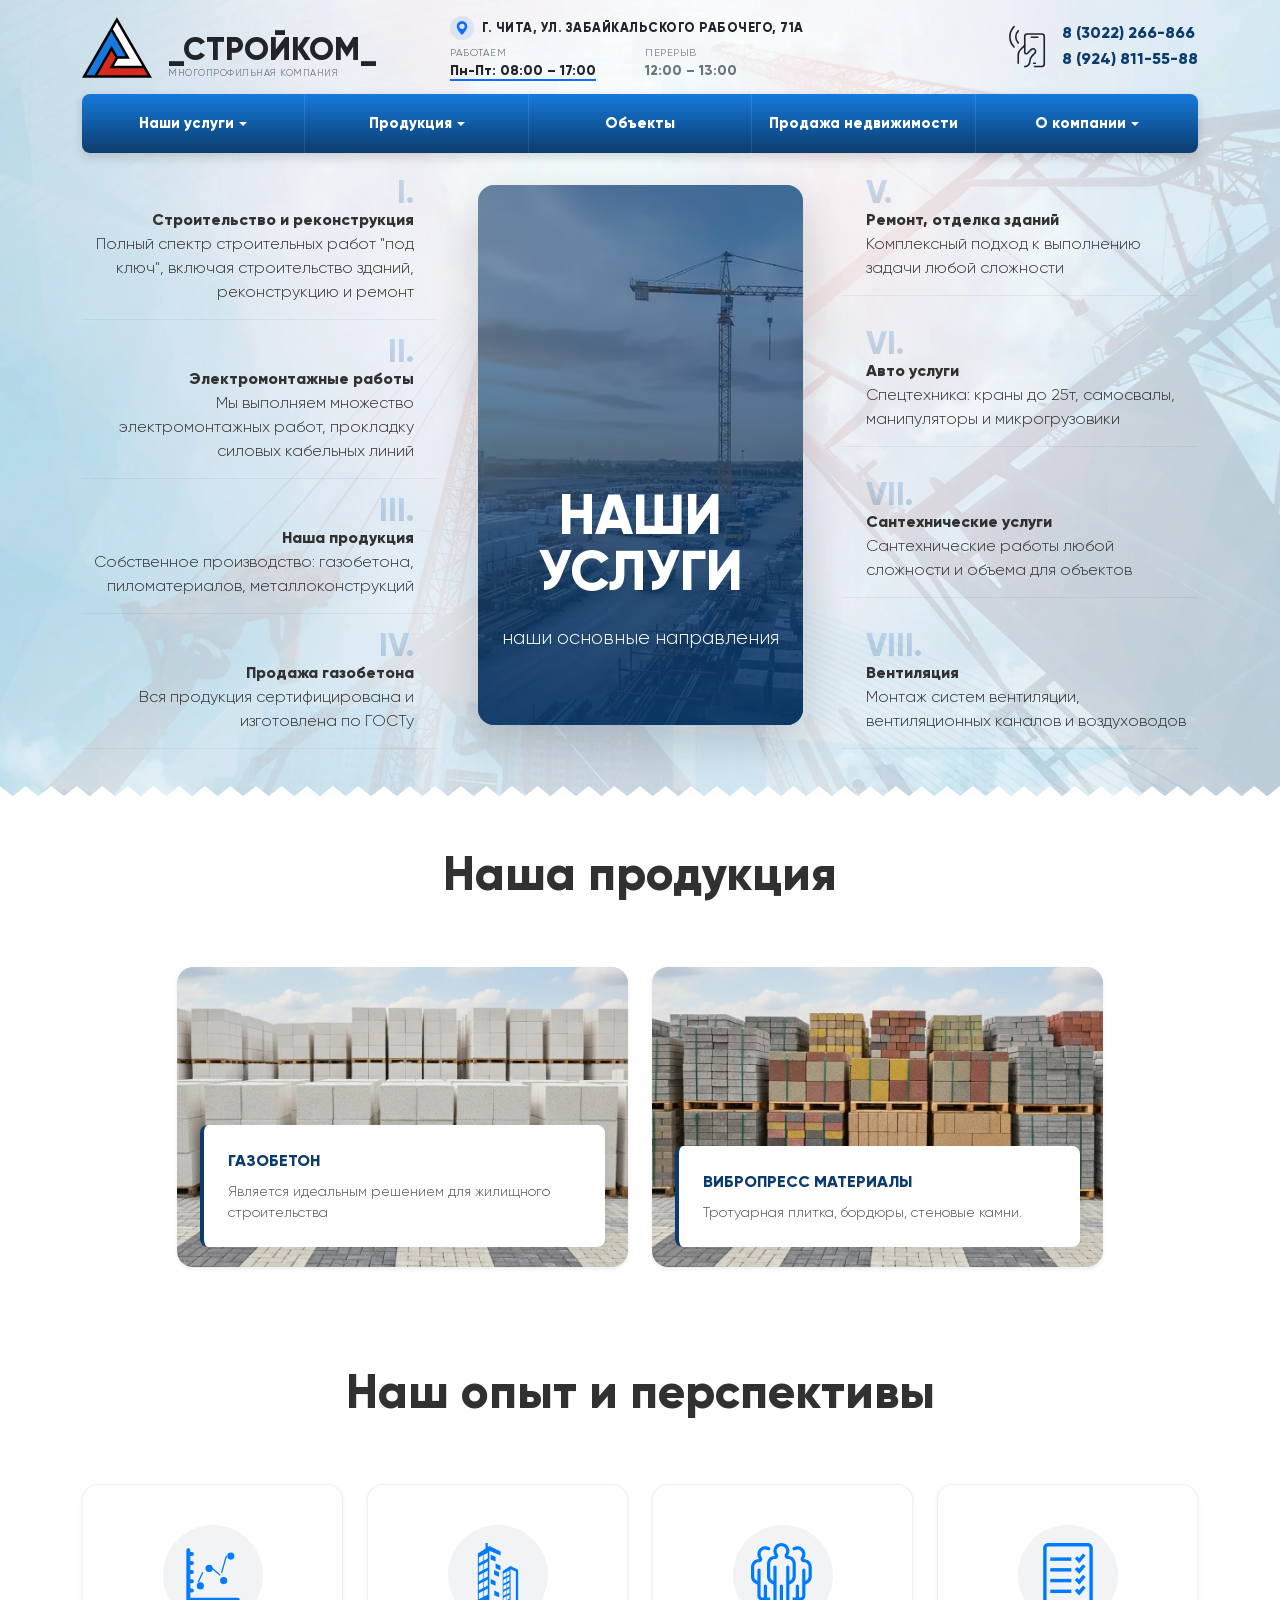
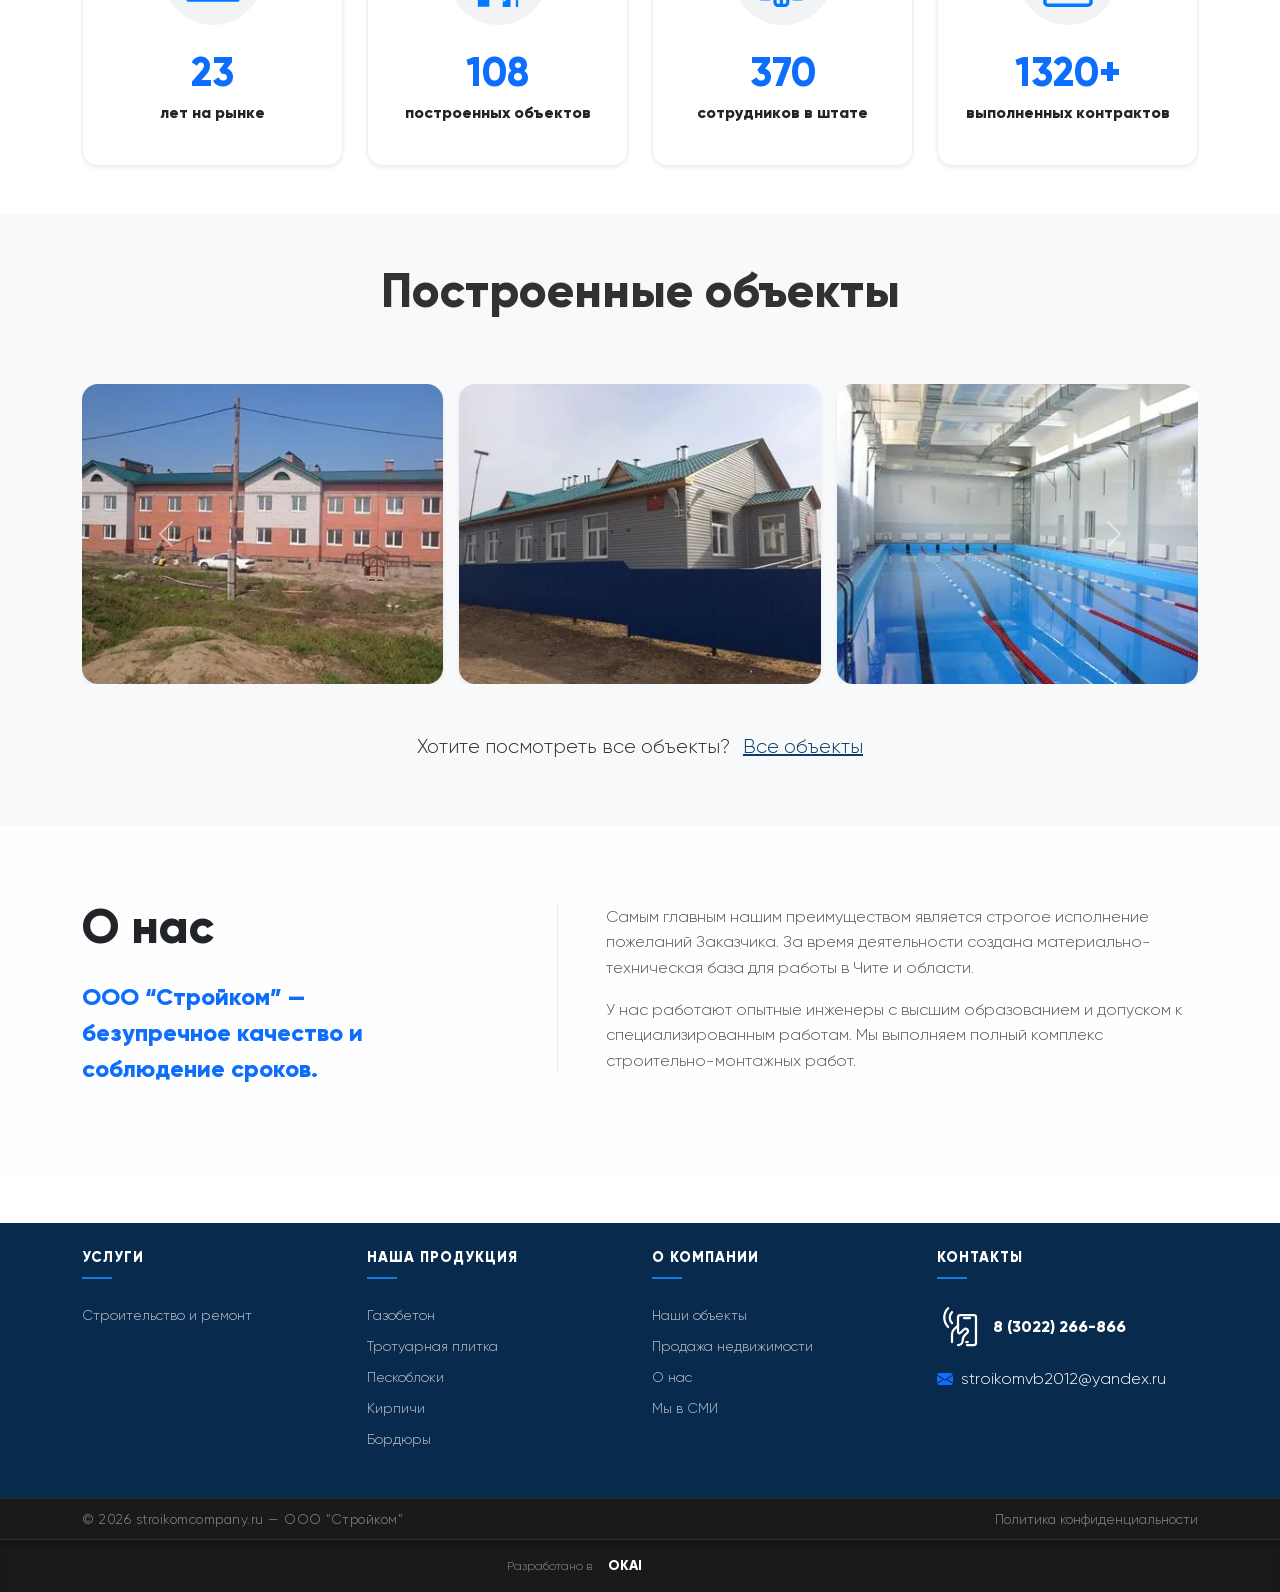
==== commit b847e28a: "Update index.html" ====
--- a/index.html
+++ b/index.html
@@ -60,7 +60,7 @@
 
                     <div class="ms-3 d-flex flex-column justify-content-center pt-3" style="line-height: 1.1;">
                         <span class="fw-bold text-dark"
-                            style="font-size: 2rem; letter-spacing: 0px; text-transform: uppercase;">СТРОЙКОМ</span>
+                            style="font-size: 2rem; letter-spacing: 0px; text-transform: uppercase;">_СТРОЙКОМ_</span>
                         <span class="text-muted text-uppercase"
                             style="font-size: 0.6rem; letter-spacing: 0.5px; font-weight: 300; white-space: nowrap;">многопрофильная
                             компания</span>
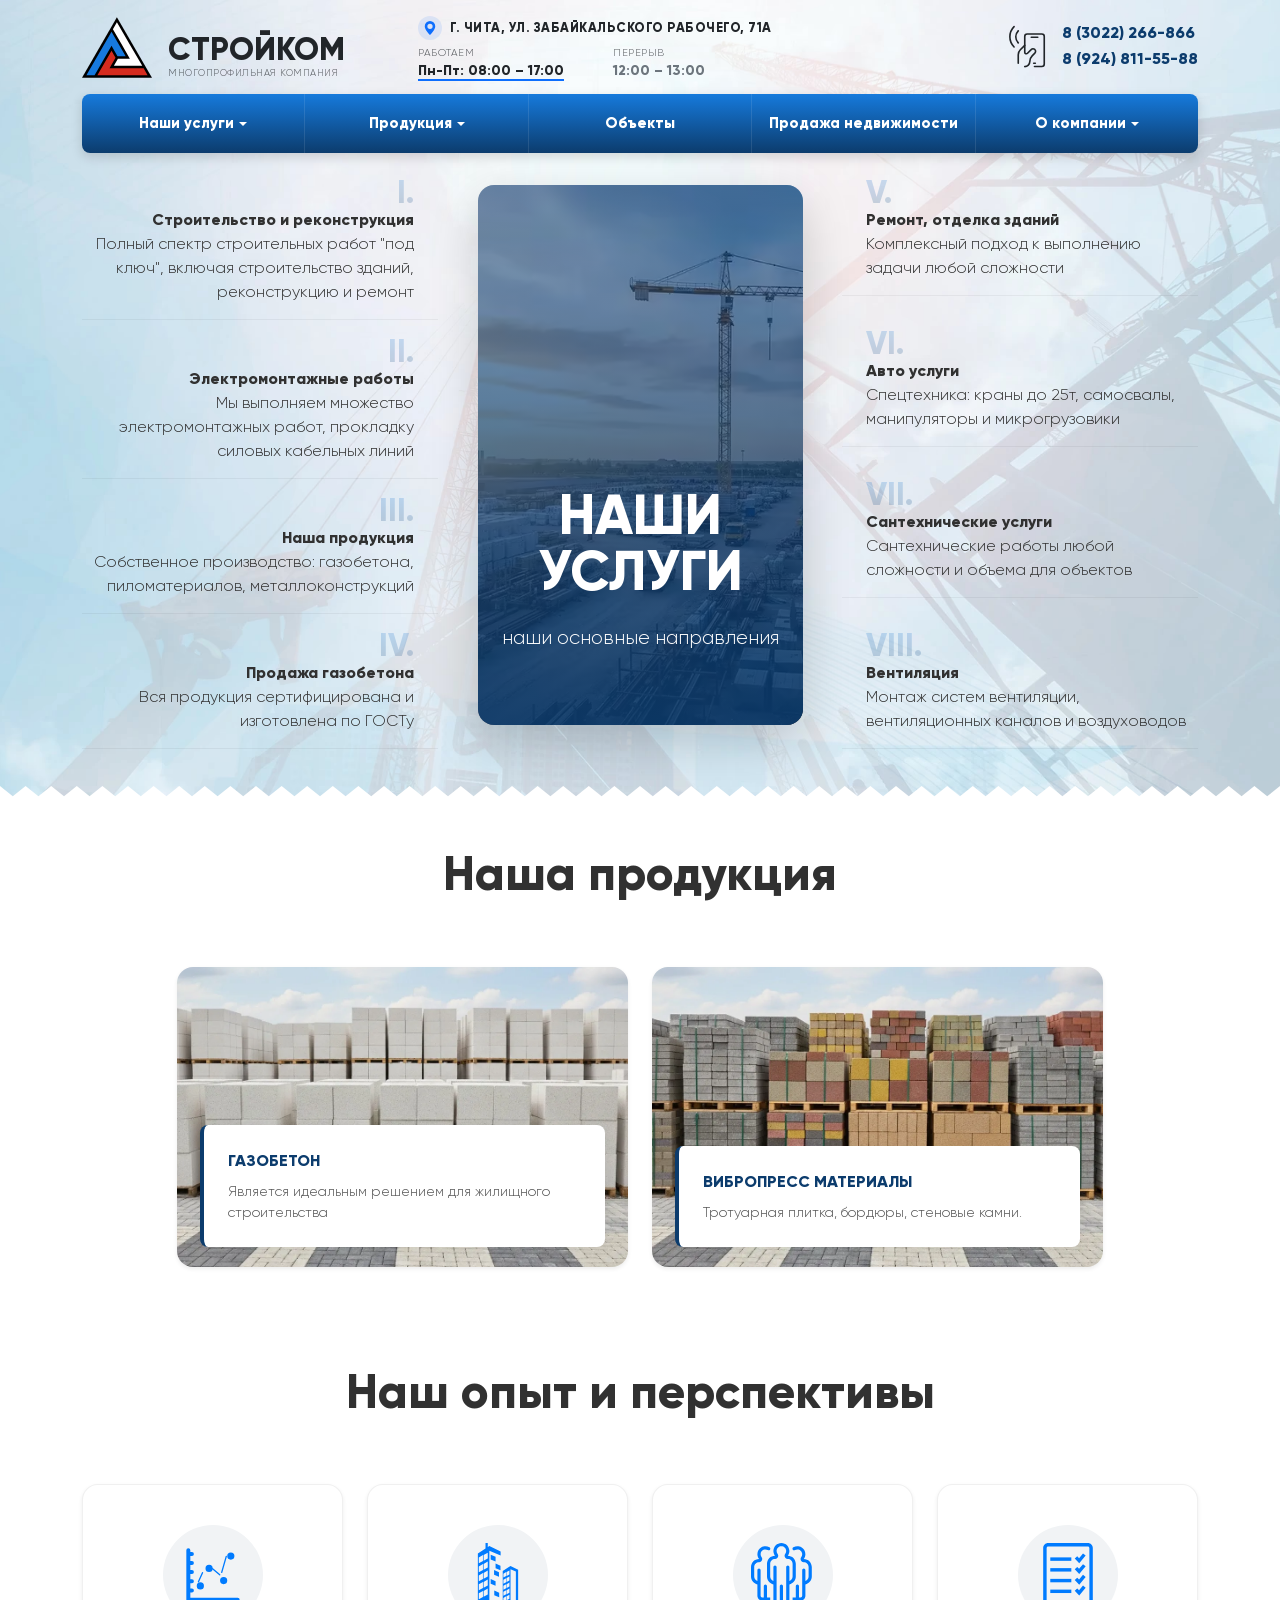
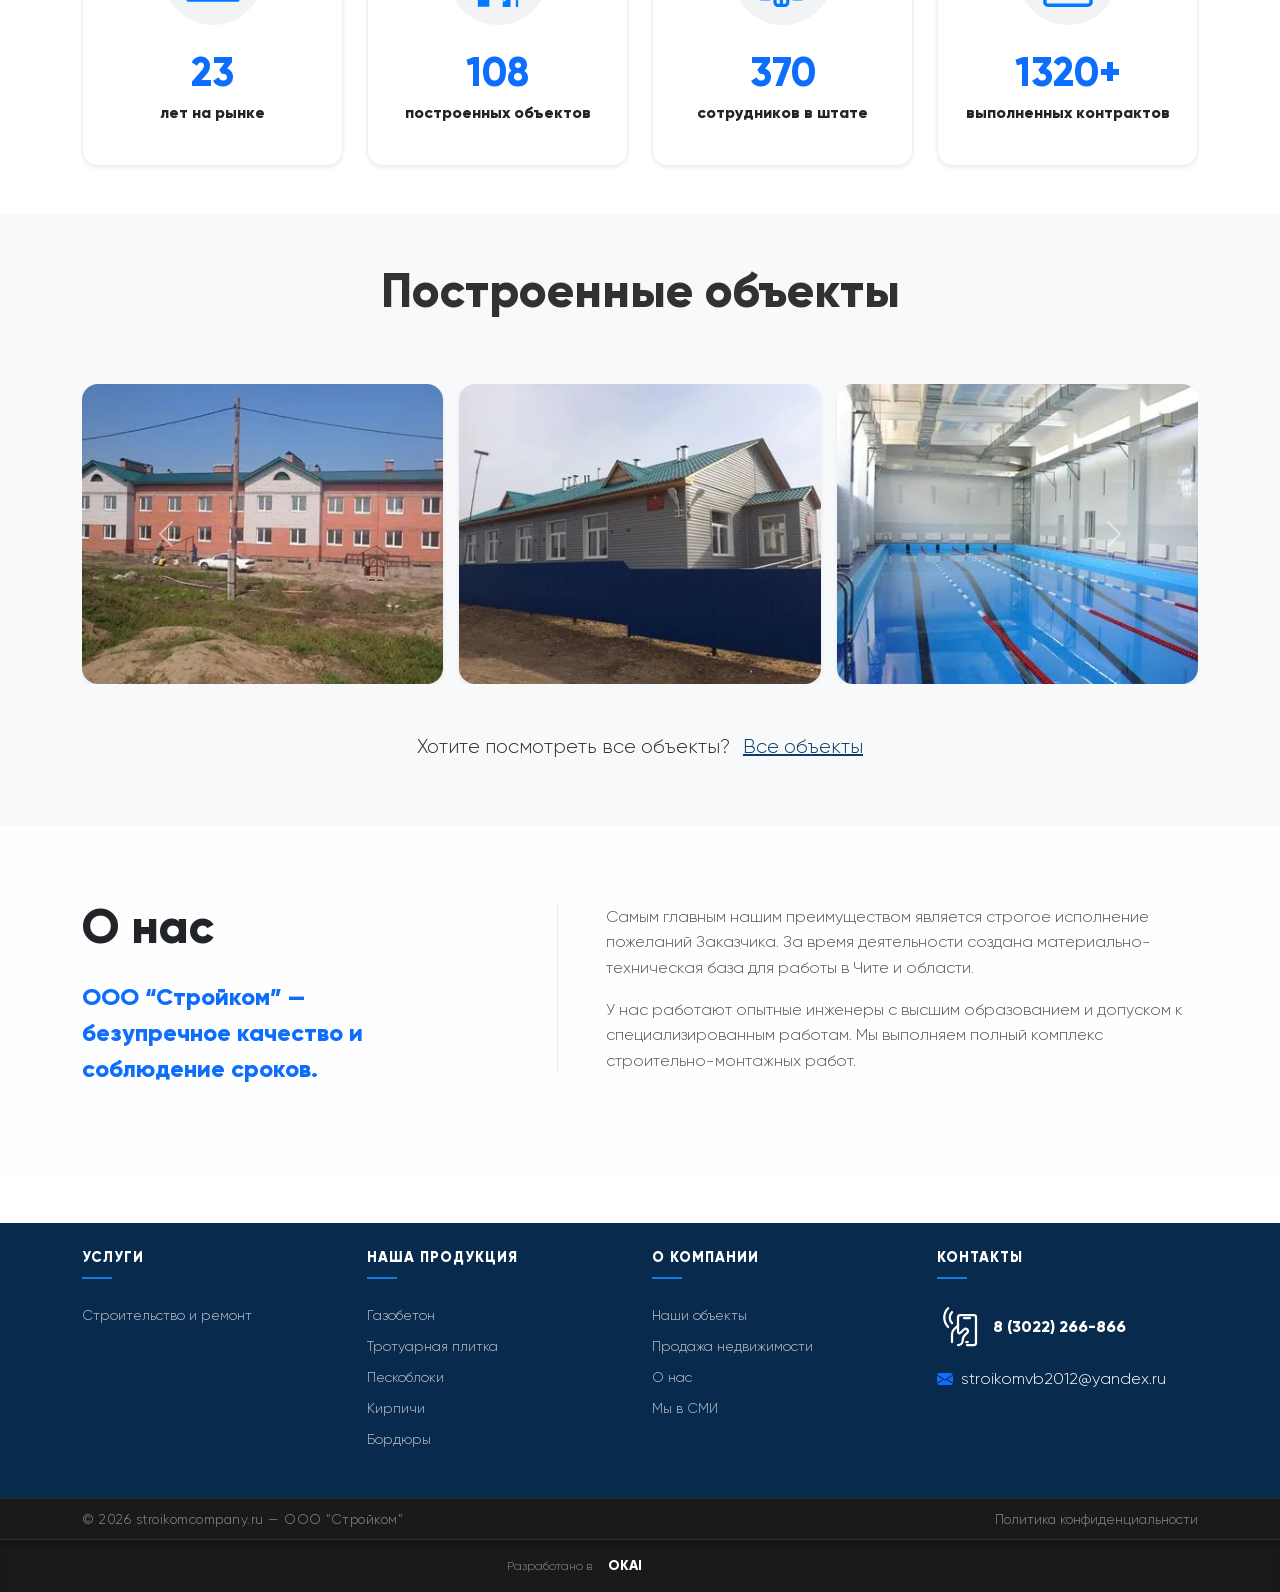
==== commit a4865bdc: "Update index.html" ====
--- a/index.html
+++ b/index.html
@@ -5,7 +5,7 @@
     <meta charset="utf-8"> 
     <meta name="viewport" content="width=device-width, initial-scale=1">
     <meta http-equiv="x-ua-compatible" content="ie=edge">
-    <title>Строительство под ключ в Чите и Забайкальском крае | Производство газобетона, аренда спецтехники</title>
+    <title>- - Строительство под ключ в Чите и Забайкальском крае | Производство газобетона, аренда спецтехники</title>
     <meta name="Keywords" content="строительство под ключ Чита, реконструкция зданий, производство газобетона, аренда спецтехники, электромонтаж, ремонт и отделка, ООО Стройком, Забайкальский край">
     <meta name="description" content="ООО Стройком — строительство и реконструкция под ключ в Чите. Производство газобетона, тротуарной плитки. Услуги: электромонтаж, отделка, сантехника, вентиляция, аренда спецтехники. Более 20 лет на рынке.">
     <link rel="icon" href="https://stroikomcompany.ru/favicon.svg" type="image/svg+xml">
@@ -60,7 +60,7 @@
 
                     <div class="ms-3 d-flex flex-column justify-content-center pt-3" style="line-height: 1.1;">
                         <span class="fw-bold text-dark"
-                            style="font-size: 2rem; letter-spacing: 0px; text-transform: uppercase;">_СТРОЙКОМ_</span>
+                            style="font-size: 2rem; letter-spacing: 0px; text-transform: uppercase;">СТРОЙКОМ</span>
                         <span class="text-muted text-uppercase"
                             style="font-size: 0.6rem; letter-spacing: 0.5px; font-weight: 300; white-space: nowrap;">многопрофильная
                             компания</span>
